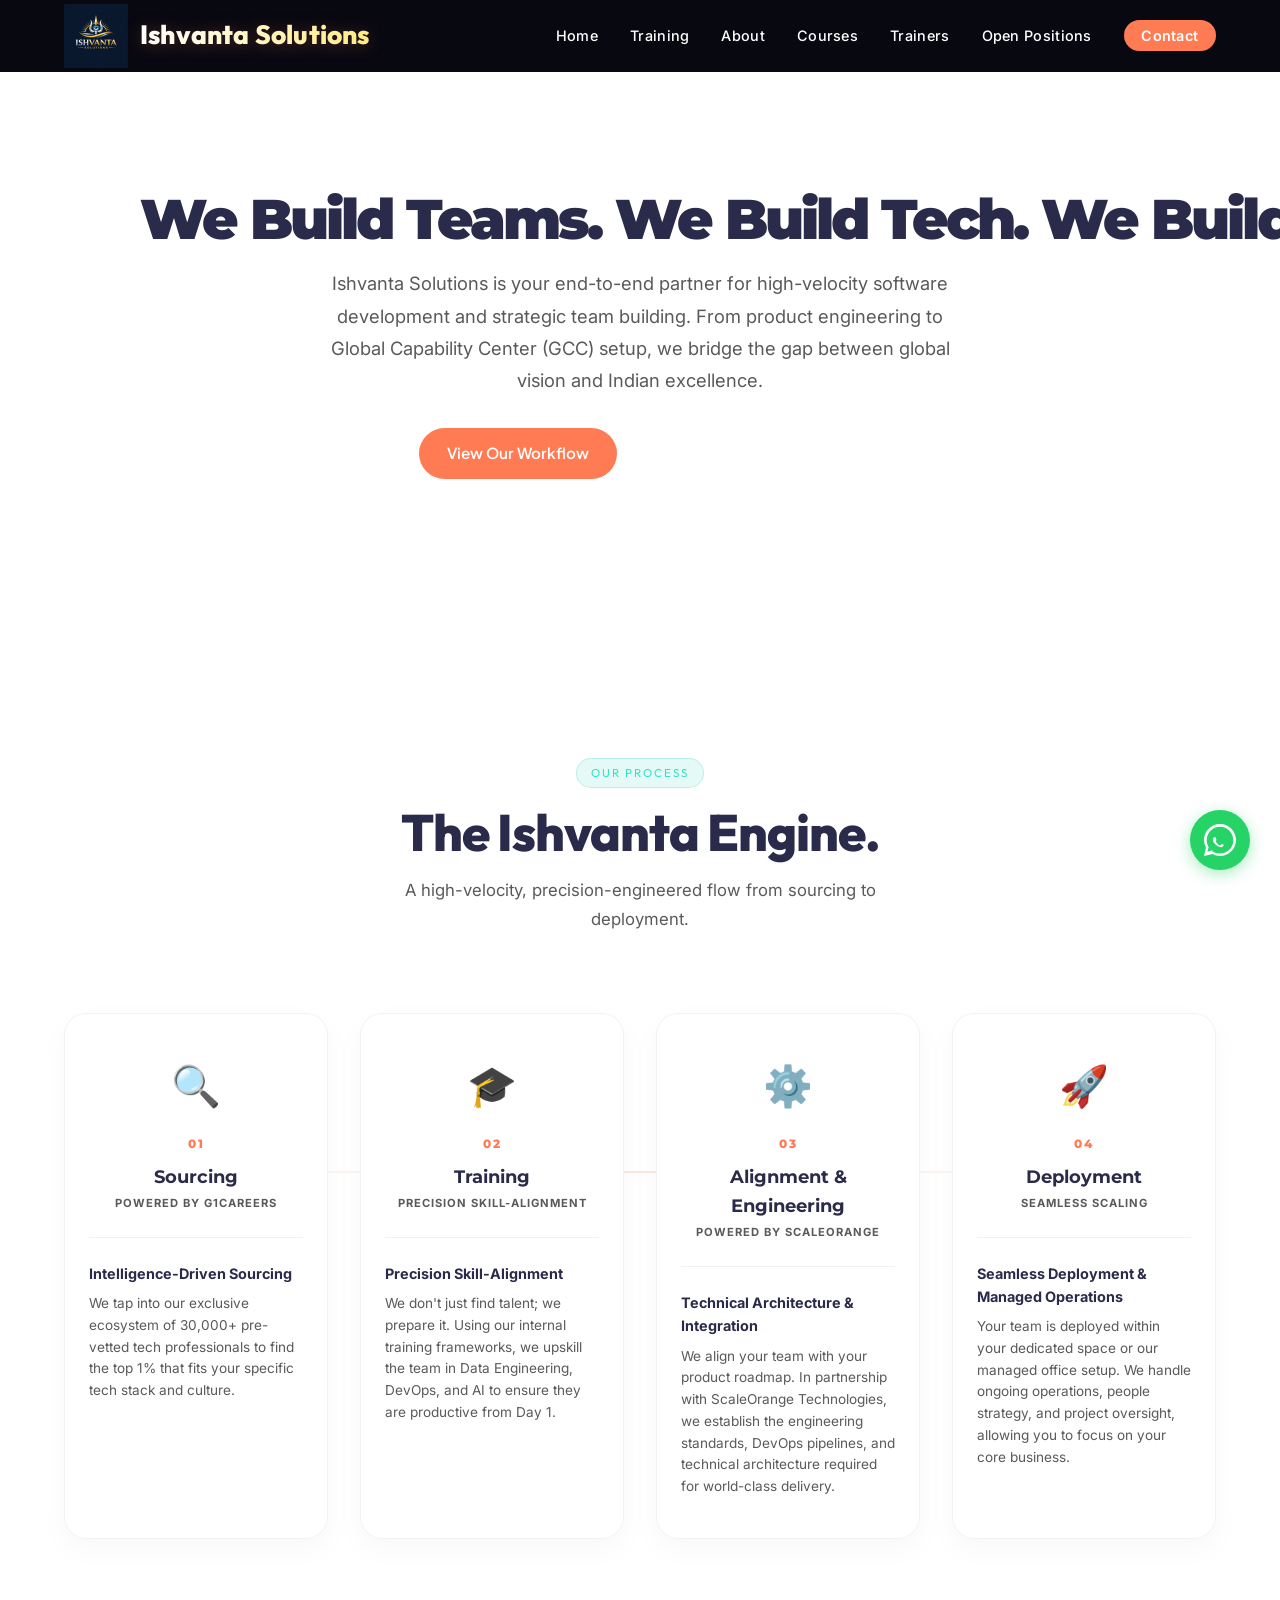
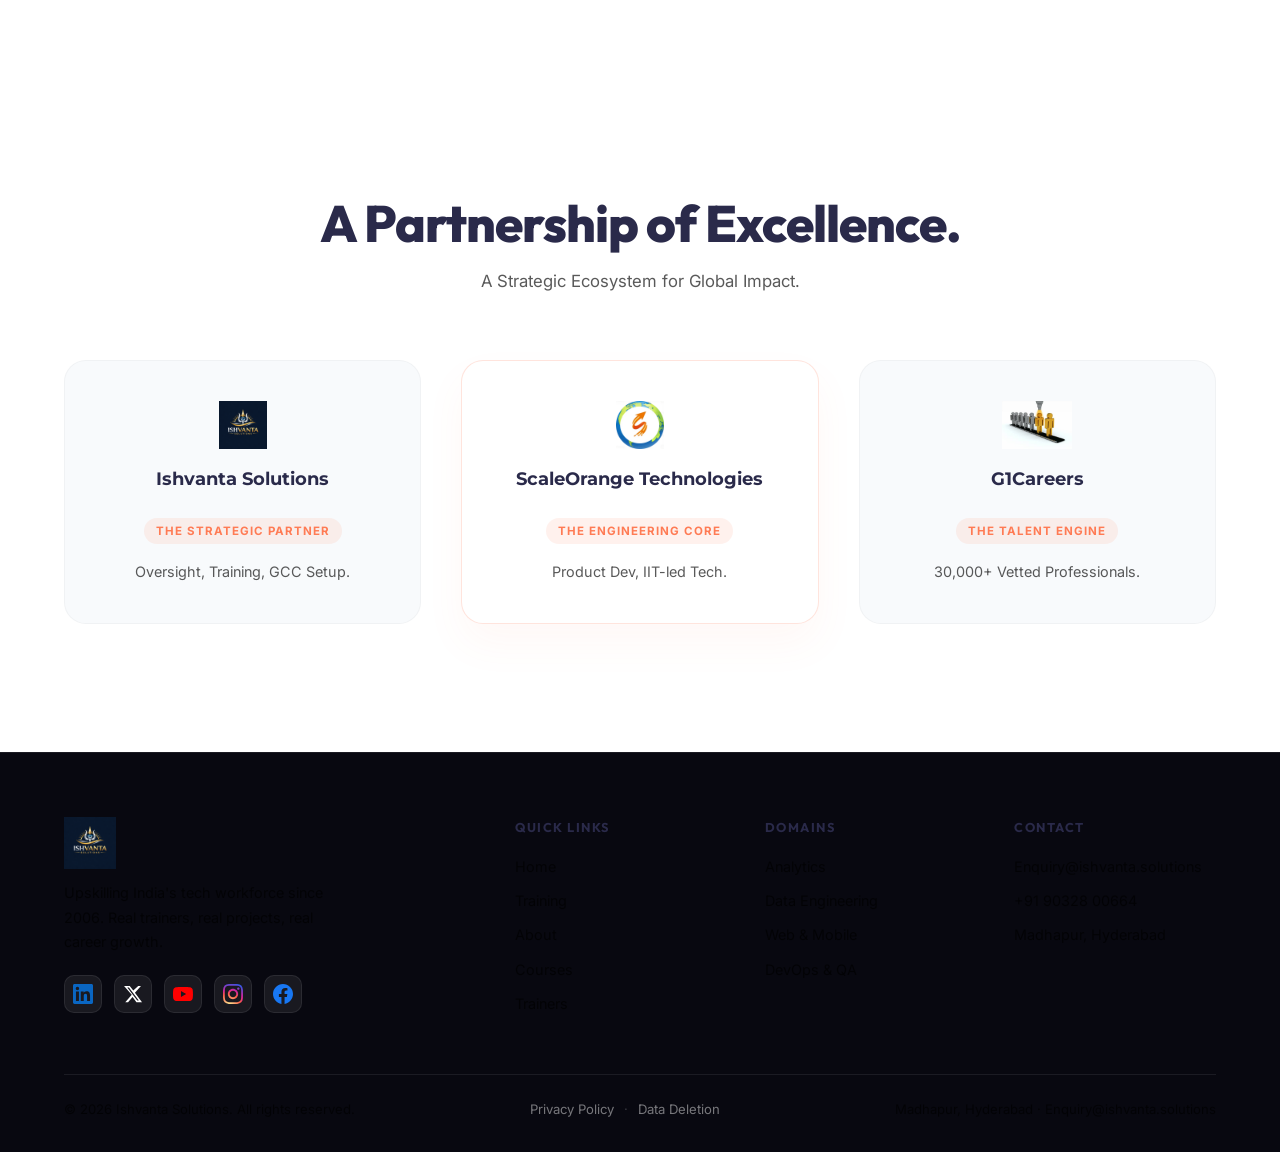
==== ishvanta/index.html @ e95a3961 "Remove video background, add float-left-right animation to headline, and set dark header/footer with" ====
<!DOCTYPE html>
<html lang="en">
<head>
  <meta charset="UTF-8" />
  <meta name="viewport" content="width=device-width, initial-scale=1.0" />

  <!-- Primary SEO -->
  <title>Ishvanta Solutions — We Build Teams. We Build Tech. We Build Success.</title>
  <meta name="description" content="Ishvanta Solutions is your end-to-end partner for high-velocity software development and strategic team building. From product engineering to GCC setup." />
  
  <link rel="icon" type="image/png" href="images/Logo.png" />
  <link rel="stylesheet" href="css/style.css" />
  <link rel="stylesheet" href="css/home.css" />
</head>
<body class="light-theme">
  <div id="nav-placeholder"></div>

  <!-- HERO -->
  <section class="hero b2b-hero">
    <div class="hero-content reveal">
      <h1 class="hero-title b2b-title centered-headline float-left-right">
        We Build Teams. We Build Tech. We Build Success.
      </h1>
      <p class="hero-sub b2b-sub reveal reveal-delay-1 mx-auto">
        Ishvanta Solutions is your end-to-end partner for high-velocity software development and strategic team building. From product engineering to Global Capability Center (GCC) setup, we bridge the gap between global vision and Indian excellence.
      </p>
      <div class="hero-actions reveal reveal-delay-2 flex-center">
        <a href="#workflow" class="btn btn-primary">View Our Workflow</a>
        <a href="pages/contact.html" class="btn btn-outline b2b-outline">Start Your Partnership</a>
      </div>
    </div>
  </section>


  <!-- THE ISHVANTA ENGINE (WORKFLOW) -->
  <section id="workflow" class="section workflow-section reveal">
    <div class="section-center">
      <div class="section-tag">Our Process</div>
      <h2 class="section-title">The Ishvanta Engine.</h2>
      <p class="section-subtitle">A high-velocity, precision-engineered flow from sourcing to deployment.</p>
    </div>
    
    <div class="workflow-container">
      <div class="workflow-step reveal reveal-delay-1">
        <div class="step-icon">🔍</div>
        <div class="step-num">01</div>
        <h4>Sourcing</h4>
        <p class="step-label">Powered by G1Careers</p>
        <div class="step-detail">
          <strong>Intelligence-Driven Sourcing</strong>
          <p>We tap into our exclusive ecosystem of 30,000+ pre-vetted tech professionals to find the top 1% that fits your specific tech stack and culture.</p>
        </div>
      </div>

      <div class="workflow-step reveal reveal-delay-2">
        <div class="step-icon">🎓</div>
        <div class="step-num">02</div>
        <h4>Training</h4>
        <p class="step-label">Precision Skill-Alignment</p>
        <div class="step-detail">
          <strong>Precision Skill-Alignment</strong>
          <p>We don't just find talent; we prepare it. Using our internal training frameworks, we upskill the team in Data Engineering, DevOps, and AI to ensure they are productive from Day 1.</p>
        </div>
      </div>

      <div class="workflow-step reveal reveal-delay-3">
        <div class="step-icon">⚙️</div>
        <div class="step-num">03</div>
        <h4>Alignment & Engineering</h4>
        <p class="step-label">Powered by ScaleOrange</p>
        <div class="step-detail">
          <strong>Technical Architecture & Integration</strong>
          <p>We align your team with your product roadmap. In partnership with ScaleOrange Technologies, we establish the engineering standards, DevOps pipelines, and technical architecture required for world-class delivery.</p>
        </div>
      </div>

      <div class="workflow-step reveal reveal-delay-1">
        <div class="step-icon">🚀</div>
        <div class="step-num">04</div>
        <h4>Deployment</h4>
        <p class="step-label">Seamless Scaling</p>
        <div class="step-detail">
          <strong>Seamless Deployment & Managed Operations</strong>
          <p>Your team is deployed within your dedicated space or our managed office setup. We handle ongoing operations, people strategy, and project oversight, allowing you to focus on your core business.</p>
        </div>
      </div>
      
      <div class="workflow-line"></div>
    </div>
  </section>

  <!-- POWER TRIANGLE (ECOSYSTEM) -->
  <section class="section ecosystem-section reveal">
    <div class="section-center">
      <h2 class="section-title">A Partnership of Excellence.</h2>
      <p class="section-subtitle">A Strategic Ecosystem for Global Impact.</p>
    </div>
    <div class="ecosystem-grid">
      <div class="ecosystem-card reveal reveal-delay-1">
        <div class="ec-header">
          <img src="images/Logo.png" alt="Ishvanta Solutions">
          <h4>Ishvanta Solutions</h4>
        </div>
        <span class="ec-tag">The Strategic Partner</span>
        <p>Oversight, Training, GCC Setup.</p>
      </div>
      
      <div class="ecosystem-card highlight reveal reveal-delay-2">
        <div class="ec-header">
          <img src="images/SO.png" alt="ScaleOrange Technologies">
          <h4>ScaleOrange Technologies</h4>
        </div>
        <span class="ec-tag">The Engineering Core</span>
        <p>Product Dev, IIT-led Tech.</p>
      </div>

      <div class="ecosystem-card reveal reveal-delay-3">
        <div class="ec-header">
          <img src="images/G1.png" alt="G1Careers">
          <h4>G1Careers</h4>
        </div>
        <span class="ec-tag">The Talent Engine</span>
        <p>30,000+ Vetted Professionals.</p>
      </div>
    </div>
  </section>

  <div id="footer-placeholder"></div>
  <script src="js/main.js"></script>
</body>
</html>
---- ishvanta/css/style.css ----
@import url('https://fonts.googleapis.com/css2?family=Inter:wght@300;400;500;600;700;800;900&family=Montserrat:wght@300;400;500;600;700;800;900&family=Outfit:wght@400;500;600;700;800;900&family=Plus+Jakarta+Sans:ital,wght@0,300;0,400;0,500;0,600;1,400&display=swap');

:root {
  --brand-primary: #FF7B54;
  --brand-secondary: #2A2A4A;
  --brand-accent: #2EE5C2;
  --brand-electric: #FFE44D;
  --bg-dark: #1F1F33;
  --bg-card: #282846;
  --bg-light: #FFFFFF;
  --text-main: #1A1A2E;
  --text-muted: #6B6B8A;
  --text-light: #FFFFFF;
  --border-color: rgba(255,255,255,0.08);
  --radius-sm: 8px;
  --radius-md: 14px;
  --radius-lg: 22px;
  --font-display: 'Outfit', sans-serif;
  --font-body: 'Plus Jakarta Sans', sans-serif;
  --nav-height: 72px;
  --transition: 0.25s ease;
}

*, *::before, *::after { box-sizing: border-box; margin: 0; padding: 0; }

html { scroll-behavior: smooth; }

body {
  font-family: var(--font-body);
  background: var(--bg-dark);
  color: var(--text-light);
  line-height: 1.6;
  font-size: 16px;
  overflow-x: hidden;
}

body.light-theme {
  background: #ffffff;
  color: var(--text-main);
  font-family: 'Inter', sans-serif;
}

/* Seamless Sections */
body.light-theme section {
  border: none !important;
  background: transparent !important;
}

/* Global Animations */
@keyframes fadeInUp {
  from { opacity: 0; transform: translateY(30px); }
  to { opacity: 1; transform: translateY(0); }
}

.reveal {
  opacity: 0;
  transform: translateY(40px);
  transition: opacity 1.2s cubic-bezier(0.22, 1, 0.36, 1), 
              transform 1.2s cubic-bezier(0.22, 1, 0.36, 1);
}

.reveal.reveal-active {
  opacity: 1;
  transform: translateY(0);
}

@keyframes floatLeftRight {
  from { opacity: 0; transform: translateX(-50px); }
  to { opacity: 1; transform: translateX(0); }
}

.float-left-right {
  animation: floatLeftRight 1.2s cubic-bezier(0.22, 1, 0.36, 1) forwards;
}



.reveal-delay-1 { transition-delay: 0.15s; }
.reveal-delay-2 { transition-delay: 0.3s; }
.reveal-delay-3 { transition-delay: 0.45s; }


body.light-theme .nav {
  background: #080810 !important;
  color: #ffffff !important;
}

body.light-theme .nav .nav-links a {
  color: #ffffff !important;
}

body.light-theme .footer {
  background: #080810 !important;
  color: #ffffff !important;
}

body.light-theme .footer-brand p,
body.light-theme .footer-col ul li a {
  color: rgba(255,255,255,0.6) !important;
}

body.light-theme .nav:not(.scrolled) .nav-links a {
  color: #ffffff !important;
}


body.light-theme p, 
body.light-theme .hero-sub, 
body.light-theme .section-subtitle, 
body.light-theme .stat-lbl,
body.light-theme .footer-brand p,
body.light-theme .footer-col ul li a,
body.light-theme .category-desc,
body.light-theme .camp-tagline,
body.light-theme .camp-highlights li,
body.light-theme .cohort-tagline,
body.light-theme .cohort-features li {
  color: rgba(0,0,0,0.65) !important;
}

body.light-theme h1,
body.light-theme h2,
body.light-theme h3,
body.light-theme h4,
body.light-theme .stat-num,
body.light-theme .camp-card h3,
body.light-theme .cohort-left h3,
body.light-theme .coming-soon-card h3 {
  color: var(--brand-secondary) !important;
}

body.light-theme .stat-num span {
  color: var(--brand-primary);
}

body.light-theme .camp-card,
body.light-theme .cohort-card,
body.light-theme .coming-soon-card,
body.light-theme .why-card,
body.light-theme .testimonial-card {
  background: rgba(255, 255, 255, 0.7) !important;
  backdrop-filter: blur(10px);
  -webkit-backdrop-filter: blur(10px);
  border: 1px solid rgba(0, 0, 0, 0.05) !important;
  box-shadow: 0 10px 30px rgba(0,0,0,0.04) !important;
}

body.light-theme .cohort-left {
  border-right: 1px solid rgba(0, 0, 0, 0.05) !important;
}

body.light-theme .cohort-meta .meta-pill {
  background: rgba(0, 0, 0, 0.05) !important;
  color: rgba(0, 0, 0, 0.6) !important;
  border-color: rgba(0, 0, 0, 0.08) !important;
}

body.light-theme .btn-enquiry-outline {
  color: var(--brand-secondary) !important;
  border-color: rgba(0, 0, 0, 0.2) !important;
}





a { text-decoration: none; color: inherit; }

img { max-width: 100%; display: block; }

/* ── NAV ── */
.nav {
  position: fixed;
  top: 0; left: 0; right: 0;
  height: var(--nav-height);
  display: flex;
  align-items: center;
  justify-content: space-between;
  padding: 0 5%;
  z-index: 100;
  background: transparent;
  backdrop-filter: none;
  border-bottom: 1px solid transparent;
  transition: background 0.35s ease, border-color 0.35s ease,
              backdrop-filter 0.35s ease, transform 0.35s ease;
}

.nav.scrolled {
  background: rgba(31,31,51,0.88);
  backdrop-filter: blur(18px);
  -webkit-backdrop-filter: blur(18px);
  border-bottom-color: var(--border-color);
}

.nav.hidden {
  transform: translateY(-100%);
}

.nav-logo {
  gap: 12px;
  font-family: var(--font-display);
  font-size: 1.35rem;
  font-weight: 800;
  letter-spacing: -0.5px;
  display: flex;
  align-items: center;
}

.nav-logo img {
  height: 64px;
  width: auto;
  object-fit: contain;
  display: block;
}

.nav-logo span { color: var(--brand-primary); }

.nav-links {
  display: flex;
  list-style: none;
  gap: 2rem;
  align-items: center;
}

.nav-links a {
  font-size: 0.9rem;
  font-weight: 500;
  color: rgba(255,255,255,0.75);
  transition: color var(--transition);
  letter-spacing: 0.3px;
}

.nav-links a:hover,
.nav-links a.active { color: var(--brand-primary); }

.nav-cta {
  background: var(--brand-primary);
  color: #fff !important;
  padding: 0.45rem 1.1rem;
  border-radius: 50px;
  font-weight: 600 !important;
  transition: opacity var(--transition) !important;
}

.nav-cta:hover { opacity: 0.88; }

.nav-toggle {
  display: none;
  flex-direction: column;
  gap: 5px;
  cursor: pointer;
  background: none;
  border: none;
  padding: 4px;
  z-index: 101;
}

.nav-toggle span {
  display: block;
  width: 24px;
  height: 2px;
  background: #fff;
  border-radius: 2px;
  transition: transform 0.3s ease, opacity 0.3s ease;
}

.nav-toggle.open span:nth-child(1) { transform: translateY(7px) rotate(45deg); }
.nav-toggle.open span:nth-child(2) { opacity: 0; transform: scaleX(0); }
.nav-toggle.open span:nth-child(3) { transform: translateY(-7px) rotate(-45deg); }

/* ── FOOTER ── */
.footer {
  background: #080810;
  border-top: 1px solid var(--border-color);
  padding: 4rem 5% 2rem;
}

.footer-grid {
  display: grid;
  grid-template-columns: 2fr 1fr 1fr 1fr;
  gap: 3rem;
  margin-bottom: 3rem;
}

.footer-brand p {
  color: rgba(255,255,255,0.55);
  font-size: 0.9rem;
  max-width: 280px;
  margin-top: 0.75rem;
  line-height: 1.7;
}

.footer-logo {
  font-family: var(--font-display);
  font-size: 1.3rem;
  font-weight: 800;
}

.footer-logo span { color: var(--brand-primary); }

.footer-col h4 {
  font-family: var(--font-display);
  font-size: 0.8rem;
  letter-spacing: 1.5px;
  text-transform: uppercase;
  color: var(--brand-accent);
  margin-bottom: 1rem;
}

.footer-col ul { list-style: none; }

.footer-col ul li {
  margin-bottom: 0.55rem;
}

.footer-col ul li a {
  color: rgba(255,255,255,0.55);
  font-size: 0.9rem;
  transition: color var(--transition);
}

.footer-col ul li a:hover { color: #fff; }

.footer-social {
  display: flex;
  flex-wrap: wrap;
  gap: 0.75rem;
  margin-top: 1.25rem;
}

.social-icon {
  width: 38px;
  height: 38px;
  border-radius: 10px;
  background: rgba(255,255,255,0.07);
  border: 1px solid rgba(255,255,255,0.08);
  display: flex;
  align-items: center;
  justify-content: center;
  transition: all var(--transition);
  cursor: pointer;
  flex-shrink: 0;
}

.social-icon svg { display: block; }

.social-icon:hover {
  background: rgba(255,255,255,0.15);
  border-color: rgba(255,255,255,0.2);
  transform: translateY(-2px);
}

.footer-bottom {
  border-top: 1px solid var(--border-color);
  padding-top: 1.5rem;
  display: flex;
  justify-content: space-between;
  align-items: center;
  flex-wrap: wrap;
  gap: 1rem;
}

.footer-bottom p {
  color: rgba(255,255,255,0.35);
  font-size: 0.82rem;
}

.footer-legal-links {
  display: flex;
  align-items: center;
  gap: 0.6rem;
  font-size: 0.82rem;
}

.footer-legal-links a {
  color: rgba(255,255,255,0.45);
  transition: color var(--transition);
}

.footer-legal-links a:hover { color: var(--brand-primary); }

.footer-legal-links span { color: rgba(255,255,255,0.2); }

/* ── SHARED PAGE STYLES ── */
.page-hero {
  padding: calc(var(--nav-height) + 4rem) 5% 4rem;
  text-align: center;
}

.section-tag {
  display: inline-block;
  font-family: var(--font-display);
  font-size: 0.72rem;
  letter-spacing: 2px;
  text-transform: uppercase;
  color: var(--brand-accent);
  margin-bottom: 1rem;
  background: rgba(0,201,167,0.1);
  padding: 0.3rem 0.85rem;
  border-radius: 50px;
  border: 1px solid rgba(0,201,167,0.2);
}

.section-title {
  font-family: var(--font-display);
  font-size: clamp(2rem, 5vw, 3.2rem);
  font-weight: 800;
  line-height: 1.1;
  letter-spacing: -1px;
}

.section-title .highlight { color: var(--brand-primary); }

.section-subtitle {
  color: rgba(255,255,255,0.6);
  max-width: 560px;
  margin: 1rem auto 0;
  font-size: 1.05rem;
  line-height: 1.7;
}

.btn {
  display: inline-flex;
  align-items: center;
  gap: 0.5rem;
  padding: 0.75rem 1.75rem;
  border-radius: 50px;
  font-family: var(--font-body);
  font-weight: 600;
  font-size: 0.95rem;
  cursor: pointer;
  transition: all var(--transition);
  border: none;
  text-decoration: none;
}

.btn-primary {
  background: var(--brand-primary);
  color: #fff;
}

.btn-primary:hover {
  background: #FF9B7D;
  transform: translateY(-2px);
  box-shadow: 0 4px 15px rgba(255, 123, 84, 0.4);
}

.btn-outline {
  background: transparent;
  color: #fff;
  border: 1.5px solid rgba(255,255,255,0.3);
}

.btn-outline:hover {
  border-color: #fff;
  background: rgba(255,255,255,0.06);
}

.btn-accent {
  background: var(--brand-accent);
  color: var(--bg-dark);
}

.btn-accent:hover { opacity: 0.88; }

.container { padding: 0 5%; }

.section { padding: 5rem 5%; }

/* ── STAT PILL ── */
.stats-row {
  display: flex;
  gap: 1rem;
  flex-wrap: wrap;
  justify-content: center;
  margin-top: 3rem;
}

.stat-pill {
  background: rgba(255,255,255,0.05);
  border: 1px solid var(--border-color);
  border-radius: var(--radius-md);
  padding: 1rem 1.75rem;
  text-align: center;
  min-width: 130px;
}

.stat-pill .num {
  font-family: var(--font-display);
  font-size: 1.9rem;
  font-weight: 800;
  color: var(--brand-primary);
  line-height: 1;
}

.stat-pill .label {
  font-size: 0.78rem;
  color: rgba(255,255,255,0.5);
  margin-top: 0.3rem;
  letter-spacing: 0.5px;
}

/* ── CARDS ── */
.card {
  background: var(--bg-card);
  border: 1px solid var(--border-color);
  border-radius: var(--radius-md);
  padding: 1.5rem;
  transition: border-color var(--transition), transform var(--transition);
}

.card:hover {
  border-color: rgba(255,123,84,0.5);
  transform: translateY(-3px);
  box-shadow: 0 8px 25px rgba(255, 123, 84, 0.15);
}

/* ── GRID LAYOUTS ── */
.grid-3 {
  display: grid;
  grid-template-columns: repeat(auto-fill, minmax(280px, 1fr));
  gap: 1.5rem;
}

.grid-4 {
  display: grid;
  grid-template-columns: repeat(auto-fill, minmax(220px, 1fr));
  gap: 1.25rem;
}

/* ── BADGE ── */
.badge {
  display: inline-block;
  padding: 0.25rem 0.7rem;
  border-radius: 50px;
  font-size: 0.75rem;
  font-weight: 600;
  letter-spacing: 0.3px;
}

.badge-orange { background: rgba(255,92,43,0.15); color: #FF8C6B; }
.badge-teal   { background: rgba(0,201,167,0.12); color: #00C9A7; }
.badge-gold   { background: rgba(255,215,0,0.12);  color: #FFD700; }
.badge-purple { background: rgba(139,92,246,0.15); color: #A78BFA; }

/* ── RESPONSIVE ── */
@media (max-width: 900px) {
  .footer-grid { grid-template-columns: 1fr 1fr; }
  .section { padding: 4rem 5%; }
}

@media (max-width: 768px) {
  .nav-links {
    display: none;
    flex-direction: column;
    position: fixed;
    top: var(--nav-height);
    left: 0; right: 0;
    background: rgba(15,15,26,0.98);
    backdrop-filter: blur(20px);
    padding: 1.5rem 5% 2rem;
    border-bottom: 1px solid var(--border-color);
    gap: 0.25rem;
    z-index: 99;
  }
  .nav-links.open { display: flex; }
  .nav-links li { width: 100%; }
  .nav-links a {
    display: block;
    padding: 0.75rem 0;
    font-size: 1rem;
    border-bottom: 1px solid var(--border-color);
  }
  .nav-links li:last-child a { border-bottom: none; }
  .nav-cta {
    margin-top: 0.5rem;
    text-align: center;
    border-radius: var(--radius-sm) !important;
    padding: 0.65rem 1rem !important;
    display: block;
  }
  .nav-toggle { display: flex; }
}

@media (max-width: 640px) {
  :root { --nav-height: 64px; }
  .footer-grid { grid-template-columns: 1fr 1fr; gap: 2rem; }
  .footer-bottom { flex-direction: column; text-align: center; }
  .section { padding: 3rem 5%; }
  .btn { font-size: 0.88rem; padding: 0.65rem 1.4rem; }
  .section-subtitle { font-size: 0.95rem; }
  .grid-3 { grid-template-columns: 1fr; }
  .grid-4 { grid-template-columns: 1fr 1fr; }
  .nav-logo img { height: 40px; }
  .footer-logo img { height: 38px !important; }
}

@media (max-width: 420px) {
  .footer-grid { grid-template-columns: 1fr; }
  .grid-4 { grid-template-columns: 1fr; }
  .stat-pill { min-width: 100px; }
  .footer-social { gap: 0.5rem; }
}

/* ── FLOATING WHATSAPP WIDGET ── */
.wa-float {
  position: fixed;
  bottom: 30px;
  right: 30px;
  width: 60px;
  height: 60px;
  background-color: #25d366;
  color: #fff;
  border-radius: 50%;
  display: flex;
  align-items: center;
  justify-content: center;
  box-shadow: 0px 4px 15px rgba(37, 211, 102, 0.4);
  z-index: 1000;
  transition: all 0.3s ease;
}

.wa-float:hover {
  background-color: #20b858;
  transform: translateY(-4px);
  box-shadow: 0px 8px 20px rgba(37, 211, 102, 0.5);
}

@media (max-width: 768px) {
  .wa-float {
    bottom: 20px;
    right: 20px;
    width: 50px;
    height: 50px;
  }
  .wa-float svg {
    width: 26px;
    height: 26px;
  }
}

.brand-text {
  font-family: 'Outfit', sans-serif;
  font-size: 1.65rem;
  font-weight: 800;
  background: linear-gradient(90deg, #ffffff 0%, #ffeb85 50%, #FF7B54 100%);
  background-size: 200% auto;
  -webkit-background-clip: text;
  -webkit-text-fill-color: transparent;
  animation: shine 5s linear infinite;
  display: inline-block;
  letter-spacing: 0.2px;
  filter: drop-shadow(0 2px 8px rgba(255, 123, 84, 0.25));
}

@keyframes shine {
  to {
    background-position: 200% center;
  }
}

@media (max-width: 768px) {
  .brand-text {
    font-size: 1.35rem;
  }
}

@media (max-width: 640px) {
  .brand-text {
    font-size: 1.15rem;
  }
}
---- ishvanta/css/home.css ----
/* ── HERO ── */
.hero {
  min-height: 100vh;
  display: flex;
  align-items: center;
  padding: calc(var(--nav-height) + 3rem) 5% 5rem;
  position: relative;
  overflow: hidden;
  gap: 3rem;
}

.hero-noise {
  position: absolute;
  inset: 0;
  background:
    radial-gradient(ellipse 70% 60% at 65% 50%, rgba(255,92,43,0.10) 0%, transparent 70%),
    radial-gradient(ellipse 40% 40% at 20% 80%, rgba(0,201,167,0.07) 0%, transparent 60%);
  pointer-events: none;
}

.hero-content {
  flex: 1;
  max-width: 580px;
  position: relative;
  z-index: 1;
}

.hero-badge {
  display: inline-flex;
  align-items: center;
  gap: 0.5rem;
  font-size: 0.82rem;
  font-weight: 500;
  color: rgba(255,255,255,0.7);
  background: rgba(255,255,255,0.06);
  border: 1px solid var(--border-color);
  border-radius: 50px;
  padding: 0.35rem 0.9rem;
  margin-bottom: 1.75rem;
}

.pulse-dot {
  width: 8px;
  height: 8px;
  border-radius: 50%;
  background: var(--brand-accent);
  animation: pulse 2s infinite;
}

@keyframes pulse {
  0%, 100% { opacity: 1; transform: scale(1); }
  50%       { opacity: 0.5; transform: scale(1.3); }
}

.hero-title {
  font-family: var(--font-display);
  font-size: clamp(2.8rem, 7vw, 5rem);
  font-weight: 800;
  line-height: 1.0;
  letter-spacing: -2px;
}

.hero-title-accent {
  color: var(--brand-primary);
  display: block;
}

.hero-sub {
  color: rgba(255,255,255,0.6);
  font-size: 1.05rem;
  line-height: 1.75;
  max-width: 480px;
  margin-top: 1.25rem;
}

.hero-actions {
  display: flex;
  gap: 1rem;
  flex-wrap: wrap;
  margin-top: 2rem;
}

/* Hero visual */
.hero-visual {
  flex: 1;
  position: relative;
  min-height: 380px;
  display: flex;
  align-items: center;
  justify-content: center;
}

.hero-globe {
  width: 300px;
  height: 300px;
  border-radius: 50%;
  border: 1px solid rgba(255,92,43,0.2);
  position: relative;
}

.hero-globe::before {
  content: '';
  position: absolute;
  inset: 15px;
  border-radius: 50%;
  border: 1px solid rgba(255,92,43,0.12);
}

.hero-globe::after {
  content: '';
  position: absolute;
  inset: 40px;
  border-radius: 50%;
  background: radial-gradient(circle at 40% 40%, rgba(255,92,43,0.18), rgba(0,201,167,0.08));
  border: 1px solid rgba(255,92,43,0.08);
}

.floating-card {
  position: absolute;
  background: var(--bg-card);
  border: 1px solid var(--border-color);
  border-radius: var(--radius-md);
  padding: 0.75rem 1rem;
  display: flex;
  align-items: center;
  gap: 0.75rem;
  min-width: 170px;
  animation: float 4s ease-in-out infinite;
}

.fc-icon { font-size: 1.4rem; }

.fc-title {
  font-weight: 600;
  font-size: 0.85rem;
  color: #fff;
}

.fc-sub {
  font-size: 0.72rem;
  color: rgba(255,255,255,0.45);
  margin-top: 1px;
}

.fc1 { top: 5%; right: 5%; animation-delay: 0s; }
.fc2 { top: 42%; left: 0; animation-delay: 1.3s; }
.fc3 { bottom: 5%; right: 8%; animation-delay: 2.5s; }

@keyframes float {
  0%, 100% { transform: translateY(0px);  }
  50%       { transform: translateY(-8px); }
}

/* ── TRUST BANNER ── */
.trust-banner {
  padding: 3rem 5%;
  background: rgba(255,255,255,0.02);
  border-top: 1px solid var(--border-color);
  border-bottom: 1px solid var(--border-color);
  text-align: center;
  position: relative;
  overflow: hidden;
  margin-top: -2rem;
}

.trust-title {
  font-family: var(--font-display);
  font-size: 0.85rem;
  font-weight: 600;
  letter-spacing: 3px;
  text-transform: uppercase;
  color: rgba(255,255,255,0.4);
  margin-bottom: 2.5rem;
}

.trust-logos {
  display: flex;
  justify-content: center;
  gap: 2rem;
  flex-wrap: wrap;
}

.trust-logo-card {
  background: linear-gradient(135deg, rgba(255,255,255,0.05) 0%, rgba(255,255,255,0.01) 100%);
  border: 1px solid rgba(255,255,255,0.08);
  border-radius: var(--radius-md);
  padding: 1.5rem 3rem;
  display: flex;
  align-items: center;
  justify-content: center;
  min-width: 260px;
  backdrop-filter: blur(10px);
  -webkit-backdrop-filter: blur(10px);
  box-shadow: 0 10px 30px rgba(0,0,0,0.15), inset 0 1px 0 rgba(255,255,255,0.1);
  transition: all 0.4s ease;
  position: relative;
  overflow: hidden;
}

.trust-logo-card::before {
  content: '';
  position: absolute;
  top: 0; left: -100%;
  width: 50%; height: 100%;
  background: linear-gradient(to right, transparent, rgba(255,255,255,0.1), transparent);
  transform: skewX(-20deg);
  transition: all 0.6s ease;
}

.trust-logo-card:hover {
  transform: translateY(-5px);
  border-color: rgba(255, 123, 84, 0.4);
  box-shadow: 0 15px 35px rgba(255, 123, 84, 0.15), inset 0 1px 0 rgba(255,255,255,0.15);
}

.trust-logo-card:hover::before {
  left: 200%;
}

.trust-logo-text {
  font-family: var(--font-display);
  font-weight: 800;
  font-size: 1.35rem;
  line-height: 1.2;
  background: linear-gradient(135deg, #ffffff 0%, #d1d5db 100%);
  -webkit-background-clip: text;
  -webkit-text-fill-color: transparent;
  letter-spacing: -0.5px;
}

/* ── STATS STRIP ── */
.stats-strip {
  display: flex;
  align-items: center;
  justify-content: center;
  flex-wrap: wrap;
  gap: 0;
  background: rgba(255,255,255,0.03);
  border-top: 1px solid var(--border-color);
  border-bottom: 1px solid var(--border-color);
  padding: 2rem 5%;
}

.stat-item {
  display: flex;
  flex-direction: column;
  align-items: center;
  padding: 0 3rem;
}

.stat-num {
  font-family: var(--font-display);
  font-size: 2.4rem;
  font-weight: 800;
  color: #fff;
  line-height: 1;
}

.stat-num span {
  color: var(--brand-primary);
}

.stat-lbl {
  font-size: 0.8rem;
  color: rgba(255,255,255,0.45);
  margin-top: 0.3rem;
  letter-spacing: 0.5px;
}

.stat-divider {
  width: 1px;
  height: 50px;
  background: var(--border-color);
}

/* ── DOMAINS ── */
.domains-section { background: rgba(255,255,255,0.01); }

.section-center { text-align: center; margin-bottom: 3rem; }

.domains-grid {
  display: grid;
  grid-template-columns: repeat(5, 1fr);
  gap: 1.25rem;
}

.domain-card {
  background: var(--bg-card);
  border: 1px solid var(--border-color);
  border-radius: var(--radius-md);
  padding: 2rem 1.5rem 1.5rem;
  position: relative;
  overflow: hidden;
  transition: all var(--transition);
  display: block;
  cursor: pointer;
}

.domain-card:hover {
  transform: translateY(-4px);
  border-color: var(--brand-primary);
}

.domain-card:hover .dc-arrow { color: var(--brand-primary); }

.dc-number {
  position: absolute;
  top: 1rem;
  right: 1rem;
  font-family: var(--font-display);
  font-size: 0.7rem;
  color: rgba(255,255,255,0.15);
  font-weight: 800;
  letter-spacing: 1px;
}

.dc-icon { font-size: 2rem; margin-bottom: 1rem; }

.domain-card h3 {
  font-family: var(--font-display);
  font-size: 1rem;
  font-weight: 700;
  margin-bottom: 0.5rem;
  color: #fff;
}

.domain-card p {
  font-size: 0.82rem;
  color: rgba(255,255,255,0.5);
  line-height: 1.6;
}

.dc-arrow {
  margin-top: 1.25rem;
  font-size: 1.1rem;
  color: rgba(255,255,255,0.25);
  transition: color var(--transition);
}

.dc-analytics:hover { border-color: #8b5cf6; }
.dc-data:hover      { border-color: #00C9A7; }
.dc-web:hover       { border-color: #FF5C2B; }
.dc-devops:hover    { border-color: #FFD700; }
.dc-qa:hover        { border-color: #ec4899; }

/* ── WHY US ── */
.why-inner {
  display: grid;
  grid-template-columns: 1fr 1fr;
  gap: 5rem;
  align-items: center;
}

.why-right {
  display: grid;
  grid-template-columns: 1fr 1fr;
  gap: 1rem;
}

.why-card {
  background: var(--bg-card);
  border: 1px solid var(--border-color);
  border-radius: var(--radius-md);
  padding: 1.25rem;
  display: flex;
  flex-direction: column;
  gap: 0.75rem;
  transition: border-color var(--transition);
}

.why-card:hover { border-color: rgba(255,92,43,0.3); }

.wc-icon { font-size: 1.6rem; }

.why-card h4 {
  font-family: var(--font-display);
  font-size: 0.95rem;
  font-weight: 700;
  color: #fff;
}

.why-card p {
  font-size: 0.83rem;
  color: rgba(255,255,255,0.5);
  line-height: 1.6;
}

/* ── TRAINER MINI CARDS ── */
.trainer-mini-card {
  background: var(--bg-card);
  border: 1px solid var(--border-color);
  border-radius: var(--radius-md);
  padding: 1.5rem 1.25rem;
  text-align: center;
  transition: all var(--transition);
}

.trainer-mini-card:hover {
  transform: translateY(-3px);
  border-color: rgba(255,92,43,0.3);
}

.tmc-avatar {
  width: 56px;
  height: 56px;
  border-radius: 50%;
  display: flex;
  align-items: center;
  justify-content: center;
  font-family: var(--font-display);
  font-weight: 800;
  font-size: 1rem;
  color: #fff;
  margin: 0 auto 0.85rem;
}

.trainer-mini-card h4 {
  font-family: var(--font-display);
  font-size: 0.95rem;
  font-weight: 700;
  margin-bottom: 0.5rem;
  color: #fff;
}

/* ── TESTIMONIALS ── */
.testimonials-section { background: rgba(255,255,255,0.01); }

.testimonial-card {
  background: var(--bg-card);
  border: 1px solid var(--border-color);
  border-radius: var(--radius-md);
  padding: 1.75rem;
  position: relative;
  transition: all var(--transition);
}

.testimonial-card:hover { border-color: rgba(255,92,43,0.25); }

.tc-quote {
  font-family: Georgia, serif;
  font-size: 3.5rem;
  color: var(--brand-primary);
  line-height: 0.5;
  margin-bottom: 1rem;
}

.testimonial-card > p {
  font-size: 0.9rem;
  color: rgba(255,255,255,0.65);
  line-height: 1.75;
  margin-bottom: 1.5rem;
}

.tc-author {
  display: flex;
  align-items: center;
  gap: 0.75rem;
}

.tc-avatar {
  width: 38px;
  height: 38px;
  border-radius: 50%;
  background: rgba(255,92,43,0.15);
  color: var(--brand-primary);
  font-size: 0.75rem;
  font-weight: 700;
  display: flex;
  align-items: center;
  justify-content: center;
}

.tc-author strong {
  display: block;
  font-size: 0.88rem;
  font-weight: 600;
  color: #fff;
}

.tc-author span {
  font-size: 0.78rem;
  color: rgba(255,255,255,0.4);
}

/* ── CTA BANNER ── */
.cta-banner {
  padding: 5rem 5%;
  text-align: center;
  background: radial-gradient(ellipse 80% 60% at 50% 50%, rgba(255,92,43,0.12) 0%, transparent 70%);
  border-top: 1px solid var(--border-color);
}

.cta-content h2 {
  font-family: var(--font-display);
  font-size: clamp(1.8rem, 4vw, 2.8rem);
  font-weight: 800;
  letter-spacing: -1px;
}

.cta-content p {
  color: rgba(255,255,255,0.55);
  margin: 0.75rem auto 2rem;
  max-width: 420px;
}

.cta-actions {
  display: flex;
  gap: 1rem;
  justify-content: center;
  flex-wrap: wrap;
}

/* ── RESPONSIVE ── */
@media (max-width: 1100px) {
  .domains-grid { grid-template-columns: repeat(3, 1fr); }
  .stat-item { padding: 0 1.8rem; }
}

@media (max-width: 900px) {
  .hero {
    flex-direction: column;
    text-align: center;
    min-height: auto;
    padding-top: calc(var(--nav-height) + 2rem);
    padding-bottom: 3.5rem;
    gap: 2rem;
  }
  .hero-sub { margin: 1rem auto 0; max-width: 100%; }
  .hero-actions { justify-content: center; }
  .hero-visual { min-height: 260px; max-width: 380px; margin: 0 auto; }
  .why-inner { grid-template-columns: 1fr; gap: 2.5rem; }
  .domains-grid { grid-template-columns: repeat(2, 1fr); }
  .why-right { grid-template-columns: 1fr 1fr; }
  .stats-strip { gap: 0.5rem; padding: 1.75rem 5%; }
  .stat-item { padding: 0 1.25rem; }
}

@media (max-width: 768px) {
  .hero-title { letter-spacing: -1px; }
  .domains-grid { grid-template-columns: repeat(2, 1fr); gap: 1rem; }
  .why-right { grid-template-columns: 1fr 1fr; gap: 0.85rem; }
  .cta-banner { padding: 3.5rem 5%; }
  .trainer-mini-card { padding: 1.25rem 1rem; }
}

@media (max-width: 640px) {
  .hero-visual { display: none; }
  .hero-badge { font-size: 0.78rem; }

  /* Stats */
  .stats-strip { flex-wrap: wrap; gap: 0; row-gap: 0; }
  .stat-item { padding: 1rem 1.5rem; width: 50%; }
  .stat-divider { display: none; }
  .stat-num { font-size: 2rem; }
  .stat-lbl { font-size: 0.75rem; }

  /* Domains */
  .domains-grid { grid-template-columns: 1fr 1fr; gap: 0.85rem; }
  .domain-card { padding: 1.5rem 1.1rem 1.1rem; }
  .domain-card p { display: none; }

  /* Why */
  .why-inner { gap: 2rem; }
  .why-right { grid-template-columns: 1fr 1fr; gap: 0.85rem; }
  .why-card { padding: 1rem; }

  /* CTA */
  .cta-banner { padding: 3rem 5%; }
  .cta-actions { flex-direction: column; align-items: center; }
  .cta-actions .btn { width: 100%; max-width: 320px; justify-content: center; }
}

@media (max-width: 420px) {
  .domains-grid { grid-template-columns: 1fr; }
  .stat-item { width: 50%; }
  .why-right { grid-template-columns: 1fr; }
  .hero-actions { flex-direction: column; align-items: center; }
  .hero-actions .btn { width: 100%; max-width: 280px; justify-content: center; }
}

/* ── B2B LIGHT THEME ── */
.light-theme .hero.b2b-hero {
  background: #ffffff;
  min-height: 70vh;
  padding-bottom: 5rem;
  display: flex;
  align-items: center;
  justify-content: center;
  text-align: center;
  position: relative;
  overflow: hidden;
}

.light-theme .hero-content {
  position: relative;
  z-index: 1;
  max-width: 1000px;
}

.centered-headline {
  text-align: center;
  white-space: nowrap;
  font-size: clamp(2rem, 5vw, 3.5rem) !important;
}


.mx-auto { margin-left: auto; margin-right: auto; }
.flex-center { display: flex; justify-content: center; gap: 1.5rem; }

.light-theme .hero-title {
  color: var(--brand-secondary);
  font-family: 'Montserrat', sans-serif;
  letter-spacing: -3px;
  font-weight: 900;
}

.light-theme .hero-sub {
  color: var(--text-muted);
  font-size: 1.15rem;
  max-width: 650px;
}

/* Workflow Section */
.workflow-section {
  background: #fdfdfd;
  padding: 8rem 5%;
  position: relative;
}

.workflow-container {
  display: grid;
  grid-template-columns: repeat(4, 1fr);
  gap: 2rem;
  margin-top: 5rem;
  position: relative;
}

.workflow-step {
  background: #ffffff;
  border: 1px solid rgba(0,0,0,0.05);
  border-radius: var(--radius-lg);
  padding: 2.5rem 1.5rem;
  text-align: center;
  box-shadow: 0 10px 30px rgba(0,0,0,0.03);
  transition: all 0.4s ease;
  z-index: 1;
}

.workflow-step:hover {
  transform: translateY(-10px);
  border-color: var(--brand-primary);
  box-shadow: 0 20px 50px rgba(255, 123, 84, 0.1);
}

.step-icon {
  font-size: 2.5rem;
  margin-bottom: 1rem;
  display: inline-block;
}

.step-num {
  font-family: 'Montserrat', sans-serif;
  font-weight: 800;
  font-size: 0.75rem;
  color: var(--brand-primary);
  letter-spacing: 2px;
  margin-bottom: 0.5rem;
}

.workflow-step h4 {
  font-family: 'Montserrat', sans-serif;
  font-size: 1.15rem;
  color: var(--brand-secondary);
  margin-bottom: 0.25rem;
}

.step-label {
  font-size: 0.7rem;
  font-weight: 700;
  text-transform: uppercase;
  color: var(--brand-primary);
  letter-spacing: 1px;
  margin-bottom: 1.5rem;
}

.step-detail {
  text-align: left;
  border-top: 1px solid rgba(0,0,0,0.05);
  padding-top: 1.5rem;
}

.step-detail strong {
  display: block;
  font-size: 0.9rem;
  color: var(--brand-secondary);
  margin-bottom: 0.5rem;
}

.step-detail p {
  font-size: 0.85rem;
  color: var(--text-muted);
  line-height: 1.6;
}

.workflow-line {
  position: absolute;
  top: 30%;
  left: 5%;
  right: 5%;
  height: 2px;
  background: linear-gradient(to right, transparent, rgba(255, 123, 84, 0.2), transparent);
  z-index: 0;
}

/* Ecosystem Section */
.ecosystem-section {
  padding: 8rem 5%;
  background: #ffffff;
}

.ecosystem-grid {
  display: grid;
  grid-template-columns: repeat(3, 1fr);
  gap: 2.5rem;
  margin-top: 4rem;
}

.ecosystem-card {
  background: #f8fafc;
  border: 1px solid rgba(0,0,0,0.03);
  border-radius: var(--radius-lg);
  padding: 2.5rem;
  text-align: center;
  transition: all 0.3s ease;
}

.ecosystem-card.highlight {
  background: #ffffff;
  border-color: rgba(255, 123, 84, 0.2);
  box-shadow: 0 20px 40px rgba(255, 123, 84, 0.05);
}

.ec-header {
  display: flex;
  flex-direction: column;
  align-items: center;
  gap: 1rem;
  margin-bottom: 1.5rem;
}

.ec-header img {
  height: 48px;
  width: auto;
  object-fit: contain;
}

.ec-header h4 {
  font-family: 'Montserrat', sans-serif;
  font-size: 1.1rem;
  color: var(--brand-secondary);
}

.ec-tag {
  display: inline-block;
  font-size: 0.72rem;
  font-weight: 700;
  text-transform: uppercase;
  color: var(--brand-primary);
  background: rgba(255, 123, 84, 0.1);
  padding: 0.25rem 0.75rem;
  border-radius: 50px;
  margin-bottom: 1rem;
  letter-spacing: 1px;
}

.ecosystem-card p {
  font-size: 0.9rem;
  color: var(--text-muted);
}

@media (max-width: 1024px) {
  .workflow-container {
    grid-template-columns: repeat(2, 1fr);
  }
  .workflow-line {
    display: none;
  }
}

@media (max-width: 768px) {
  .workflow-container, .ecosystem-grid {
    grid-template-columns: 1fr;
  }
}
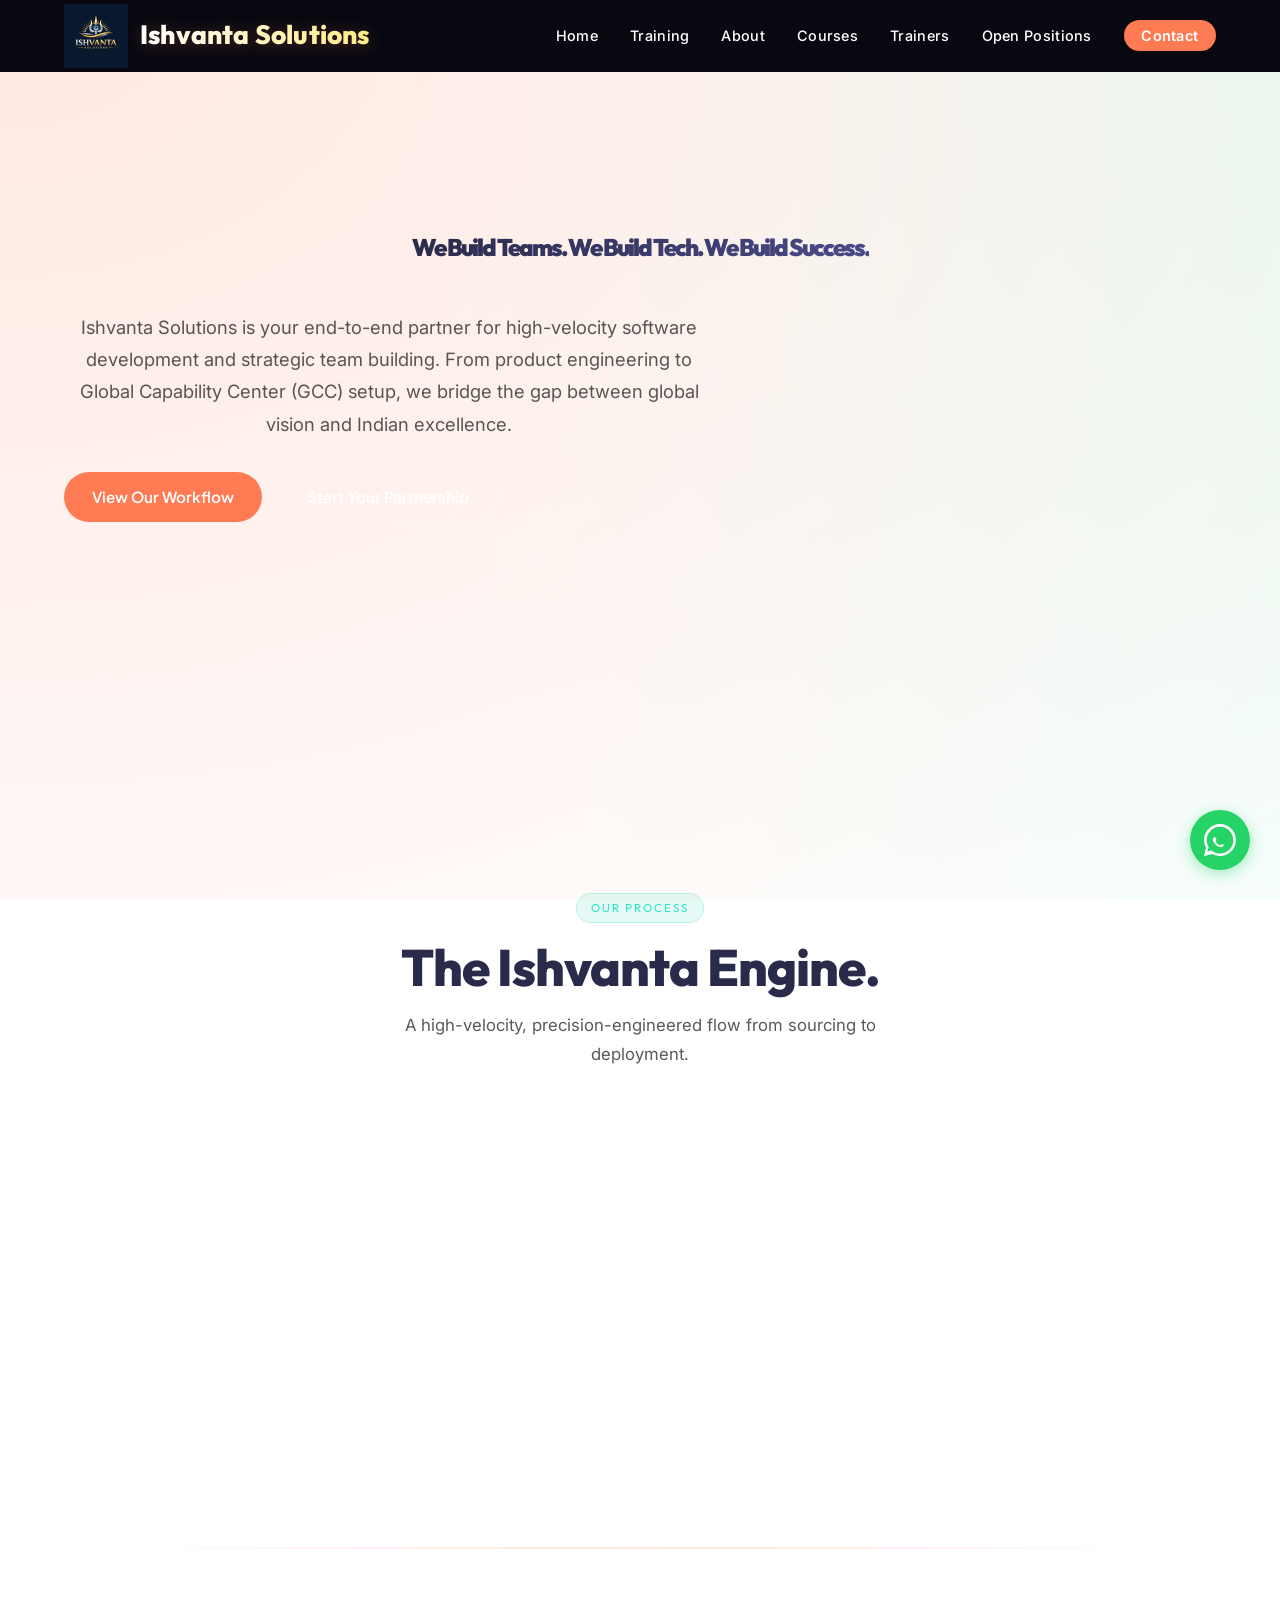
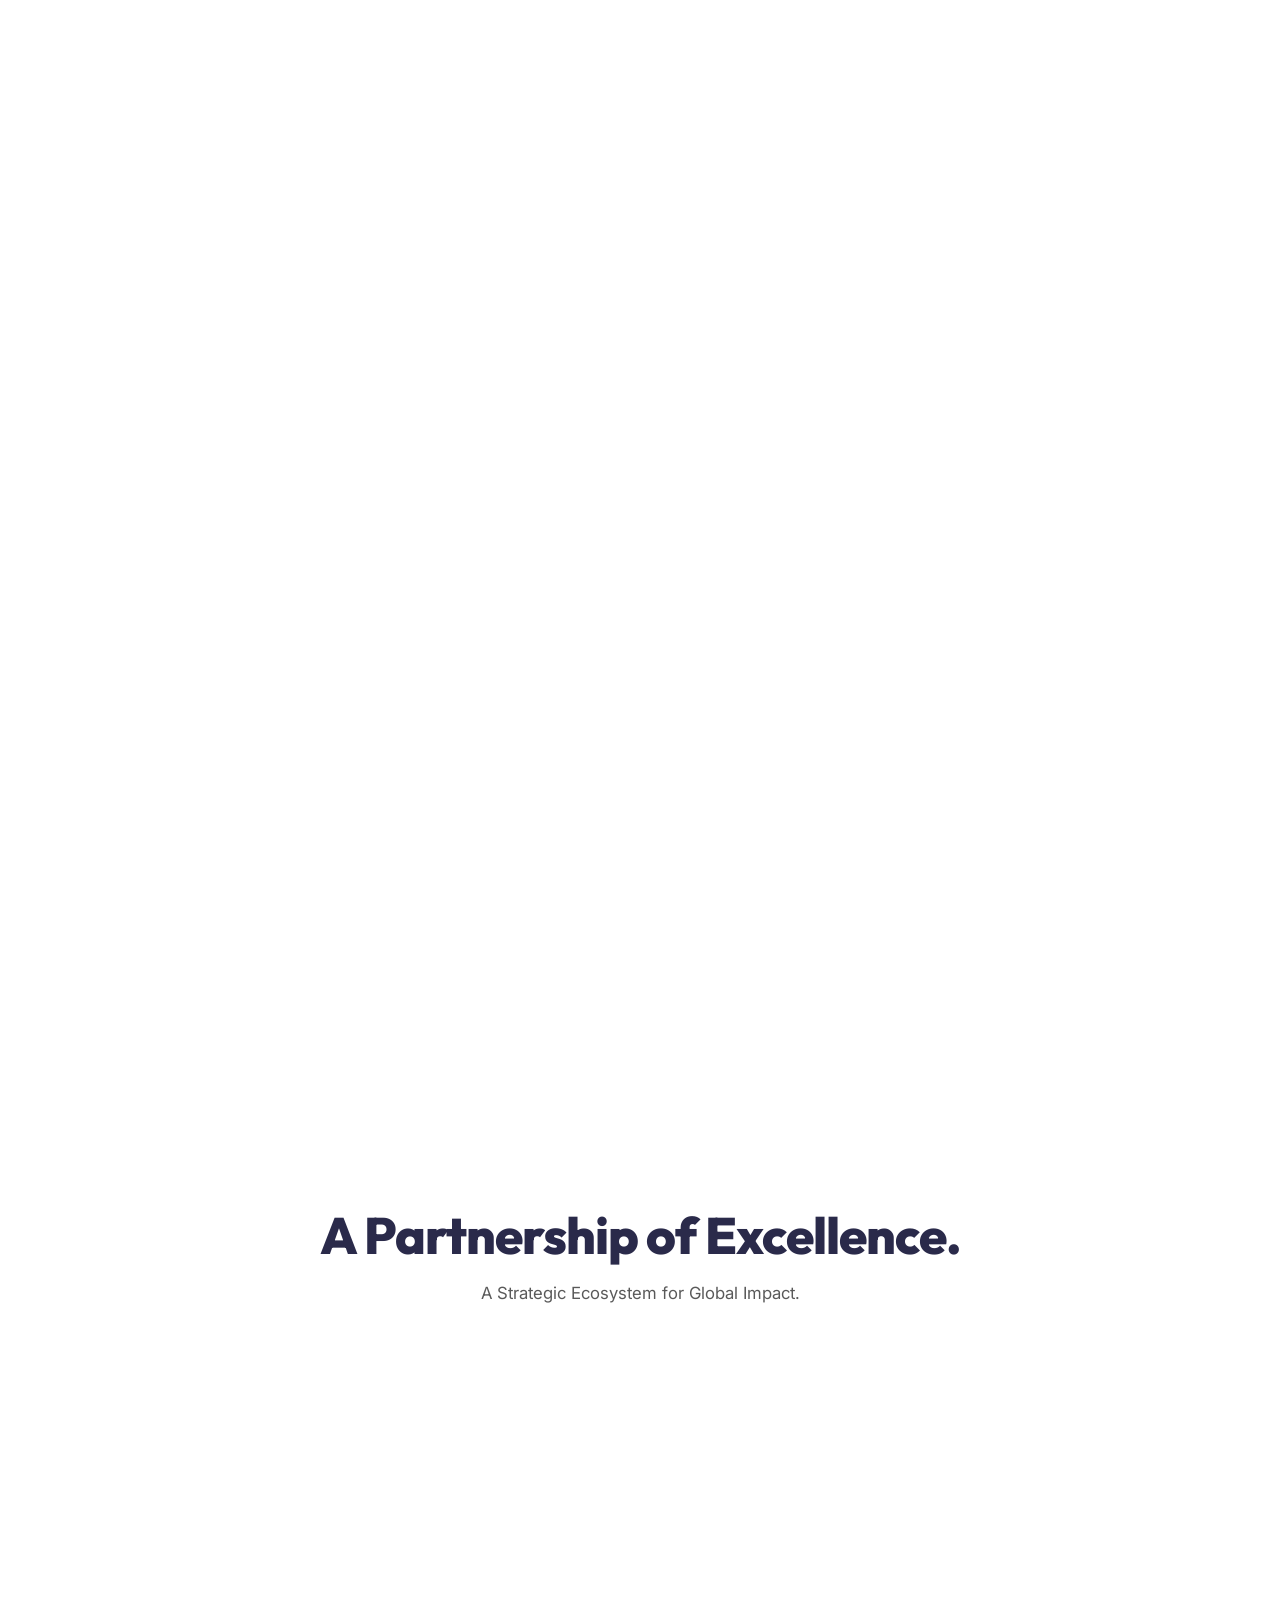
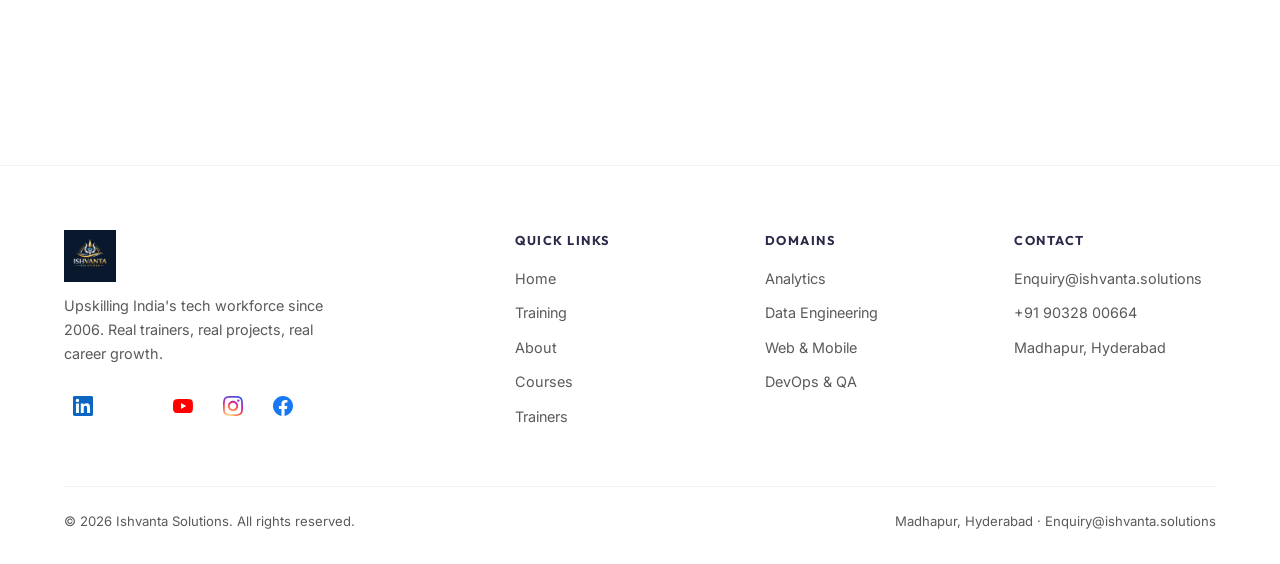
==== commit d65c485a: "Revitalize UI with animated mesh gradient, glassmorphism, and dynamic scaling transitions" ====
--- a/ishvanta/index.html
+++ b/ishvanta/index.html
@@ -18,7 +18,7 @@
   <!-- HERO -->
   <section class="hero b2b-hero">
     <div class="hero-content reveal">
-      <h1 class="hero-title b2b-title centered-headline float-left-right">
+      <h1 class="centered-headline float-left-right">
         We Build Teams. We Build Tech. We Build Success.
       </h1>
       <p class="hero-sub b2b-sub reveal reveal-delay-1 mx-auto">
@@ -40,8 +40,9 @@
       <p class="section-subtitle">A high-velocity, precision-engineered flow from sourcing to deployment.</p>
     </div>
     
-    <div class="workflow-container">
-      <div class="workflow-step reveal reveal-delay-1">
+    <div class="workflow-grid reveal reveal-delay-2">
+      <!-- Stage 01 -->
+      <div class="workflow-step glass-card">
         <div class="step-icon">🔍</div>
         <div class="step-num">01</div>
         <h4>Sourcing</h4>
@@ -52,7 +53,7 @@
         </div>
       </div>
 
-      <div class="workflow-step reveal reveal-delay-2">
+      <div class="workflow-step glass-card reveal reveal-delay-2">
         <div class="step-icon">🎓</div>
         <div class="step-num">02</div>
         <h4>Training</h4>
@@ -63,7 +64,7 @@
         </div>
       </div>
 
-      <div class="workflow-step reveal reveal-delay-3">
+      <div class="workflow-step glass-card reveal reveal-delay-3">
         <div class="step-icon">⚙️</div>
         <div class="step-num">03</div>
         <h4>Alignment & Engineering</h4>
@@ -74,7 +75,7 @@
         </div>
       </div>
 
-      <div class="workflow-step reveal reveal-delay-1">
+      <div class="workflow-step glass-card reveal reveal-delay-1">
         <div class="step-icon">🚀</div>
         <div class="step-num">04</div>
         <h4>Deployment</h4>
@@ -96,7 +97,7 @@
       <p class="section-subtitle">A Strategic Ecosystem for Global Impact.</p>
     </div>
     <div class="ecosystem-grid">
-      <div class="ecosystem-card reveal reveal-delay-1">
+      <div class="ecosystem-card glass-card reveal reveal-delay-1">
         <div class="ec-header">
           <img src="images/Logo.png" alt="Ishvanta Solutions">
           <h4>Ishvanta Solutions</h4>
@@ -105,7 +106,7 @@
         <p>Oversight, Training, GCC Setup.</p>
       </div>
       
-      <div class="ecosystem-card highlight reveal reveal-delay-2">
+      <div class="ecosystem-card glass-card highlight reveal reveal-delay-2">
         <div class="ec-header">
           <img src="images/SO.png" alt="ScaleOrange Technologies">
           <h4>ScaleOrange Technologies</h4>
@@ -114,7 +115,7 @@
         <p>Product Dev, IIT-led Tech.</p>
       </div>
 
-      <div class="ecosystem-card reveal reveal-delay-3">
+      <div class="ecosystem-card glass-card reveal reveal-delay-3">
         <div class="ec-header">
           <img src="images/G1.png" alt="G1Careers">
           <h4>G1Careers</h4>
--- a/ishvanta/css/style.css
+++ b/ishvanta/css/style.css
@@ -36,8 +36,22 @@
 
 body.light-theme {
   background: #ffffff;
+  background-image: 
+    radial-gradient(at 0% 0%, hsla(14,100%,94%,1) 0, transparent 50%), 
+    radial-gradient(at 50% 0%, hsla(167,82%,94%,1) 0, transparent 50%), 
+    radial-gradient(at 100% 0%, hsla(48,100%,94%,1) 0, transparent 50%),
+    radial-gradient(at 50% 50%, hsla(0,0%,100%,1) 0, transparent 100%);
+  background-attachment: fixed;
+  background-size: 200% 200%;
+  animation: meshGradient 20s ease infinite;
   color: var(--text-main);
   font-family: 'Inter', sans-serif;
+}
+
+@keyframes meshGradient {
+  0% { background-position: 0% 50%; }
+  50% { background-position: 100% 50%; }
+  100% { background-position: 0% 50%; }
 }
 
 /* Seamless Sections */
@@ -47,22 +61,18 @@
 }
 
 /* Global Animations */
-@keyframes fadeInUp {
-  from { opacity: 0; transform: translateY(30px); }
-  to { opacity: 1; transform: translateY(0); }
-}
-
 .reveal {
   opacity: 0;
-  transform: translateY(40px);
-  transition: opacity 1.2s cubic-bezier(0.22, 1, 0.36, 1), 
-              transform 1.2s cubic-bezier(0.22, 1, 0.36, 1);
+  transform: translateY(30px) scale(0.98);
+  transition: opacity 1.2s cubic-bezier(0.16, 1, 0.3, 1), 
+              transform 1.2s cubic-bezier(0.16, 1, 0.3, 1);
 }
 
 .reveal.reveal-active {
   opacity: 1;
-  transform: translateY(0);
-}
+  transform: translateY(0) scale(1);
+}
+
 
 @keyframes floatLeftRight {
   from { opacity: 0; transform: translateX(-50px); }
@@ -90,14 +100,30 @@
 }
 
 body.light-theme .footer {
-  background: #080810 !important;
-  color: #ffffff !important;
+  background: #ffffff !important;
+  color: var(--text-main) !important;
+  border-top: 1px solid rgba(0,0,0,0.05) !important;
 }
 
 body.light-theme .footer-brand p,
-body.light-theme .footer-col ul li a {
-  color: rgba(255,255,255,0.6) !important;
-}
+body.light-theme .footer-col ul li a,
+body.light-theme .footer-col h4,
+body.light-theme .footer-logo,
+body.light-theme .footer-logo span {
+  color: rgba(0,0,0,0.7) !important;
+}
+
+body.light-theme .footer-col h4 {
+  color: var(--brand-secondary) !important;
+  opacity: 1;
+}
+
+body.light-theme .footer-bottom {
+  border-top: 1px solid rgba(0,0,0,0.05) !important;
+  color: rgba(0,0,0,0.5) !important;
+}
+
+
 
 body.light-theme .nav:not(.scrolled) .nav-links a {
   color: #ffffff !important;
@@ -114,7 +140,18 @@
 body.light-theme .camp-tagline,
 body.light-theme .camp-highlights li,
 body.light-theme .cohort-tagline,
-body.light-theme .cohort-features li {
+body.light-theme .cohort-features li,
+body.light-theme .domain-card p,
+body.light-theme .why-card p,
+body.light-theme .testimonial-card p,
+body.light-theme .contact-info p,
+body.light-theme .contact-detail .cd-info span,
+body.light-theme .contact-detail .cd-info a,
+body.light-theme .founder-info p,
+body.light-theme .values-card p,
+body.light-theme .ec-tag,
+body.light-theme .ecosystem-card p,
+body.light-theme .step-detail p {
   color: rgba(0,0,0,0.65) !important;
 }
 
@@ -125,25 +162,52 @@
 body.light-theme .stat-num,
 body.light-theme .camp-card h3,
 body.light-theme .cohort-left h3,
-body.light-theme .coming-soon-card h3 {
+body.light-theme .coming-soon-card h3,
+body.light-theme .domain-card h3,
+body.light-theme .why-card h4,
+body.light-theme .testimonial-card .tc-author strong,
+body.light-theme .contact-info h2,
+body.light-theme .contact-detail .cd-info strong,
+body.light-theme .founder-info h2,
+body.light-theme .values-card h3,
+body.light-theme .ecosystem-card h4,
+body.light-theme .step-num,
+body.light-theme .workflow-step h4,
+body.light-theme .step-detail strong {
   color: var(--brand-secondary) !important;
 }
 
 body.light-theme .stat-num span {
   color: var(--brand-primary);
+}
+
+body.light-theme .domain-card {
+  background: #ffffff !important;
+  border: 1px solid rgba(0,0,0,0.05) !important;
+  box-shadow: 0 4px 20px rgba(0,0,0,0.02) !important;
+}
+
+body.light-theme .domain-card:hover {
+  border-color: var(--brand-primary) !important;
+  box-shadow: 0 10px 30px rgba(255, 123, 84, 0.1) !important;
 }
 
 body.light-theme .camp-card,
 body.light-theme .cohort-card,
 body.light-theme .coming-soon-card,
 body.light-theme .why-card,
-body.light-theme .testimonial-card {
+body.light-theme .testimonial-card,
+body.light-theme .partner-box,
+body.light-theme .pillar-card,
+body.light-theme .workflow-step,
+body.light-theme .ecosystem-card {
   background: rgba(255, 255, 255, 0.7) !important;
   backdrop-filter: blur(10px);
   -webkit-backdrop-filter: blur(10px);
   border: 1px solid rgba(0, 0, 0, 0.05) !important;
   box-shadow: 0 10px 30px rgba(0,0,0,0.04) !important;
 }
+
 
 body.light-theme .cohort-left {
   border-right: 1px solid rgba(0, 0, 0, 0.05) !important;
--- a/ishvanta/css/home.css
+++ b/ishvanta/css/home.css
@@ -580,32 +580,61 @@
 
 /* ── B2B LIGHT THEME ── */
 .light-theme .hero.b2b-hero {
-  background: #ffffff;
-  min-height: 70vh;
-  padding-bottom: 5rem;
+  background: transparent;
+  min-height: 85vh;
   display: flex;
   align-items: center;
   justify-content: center;
   text-align: center;
   position: relative;
   overflow: hidden;
+  padding-top: var(--nav-height);
 }
 
 .light-theme .hero-content {
   position: relative;
   z-index: 1;
-  max-width: 1000px;
+  max-width: 1200px;
 }
 
 .centered-headline {
   text-align: center;
-  white-space: nowrap;
-  font-size: clamp(2rem, 5vw, 3.5rem) !important;
-}
-
-
-.mx-auto { margin-left: auto; margin-right: auto; }
-.flex-center { display: flex; justify-content: center; gap: 1.5rem; }
+  font-family: var(--font-display);
+  font-weight: 900;
+  letter-spacing: -2px;
+  line-height: 1;
+  margin-bottom: 2rem;
+  background: linear-gradient(135deg, var(--brand-secondary) 0%, #4a4a8a 100%);
+  -webkit-background-clip: text;
+  -webkit-text-fill-color: transparent;
+}
+
+@keyframes floatLeftRight {
+  0% { opacity: 0; transform: translateX(-100px) skewX(-10deg); filter: blur(10px); }
+  100% { opacity: 1; transform: translateX(0) skewX(0); filter: blur(0); }
+}
+
+.float-left-right {
+  display: inline-block;
+  animation: floatLeftRight 1.5s cubic-bezier(0.16, 1, 0.3, 1) forwards;
+}
+
+.glass-card {
+  background: rgba(255, 255, 255, 0.6) !important;
+  backdrop-filter: blur(12px);
+  -webkit-backdrop-filter: blur(12px);
+  border: 1px solid rgba(255, 255, 255, 0.7) !important;
+  box-shadow: 0 20px 40px rgba(0,0,0,0.04) !important;
+  border-radius: var(--radius-lg);
+  transition: all 0.4s cubic-bezier(0.16, 1, 0.3, 1);
+}
+
+.glass-card:hover {
+  transform: translateY(-8px) scale(1.02);
+  background: rgba(255, 255, 255, 0.8) !important;
+  box-shadow: 0 30px 60px rgba(255, 123, 84, 0.1) !important;
+}
+
 
 .light-theme .hero-title {
   color: var(--brand-secondary);
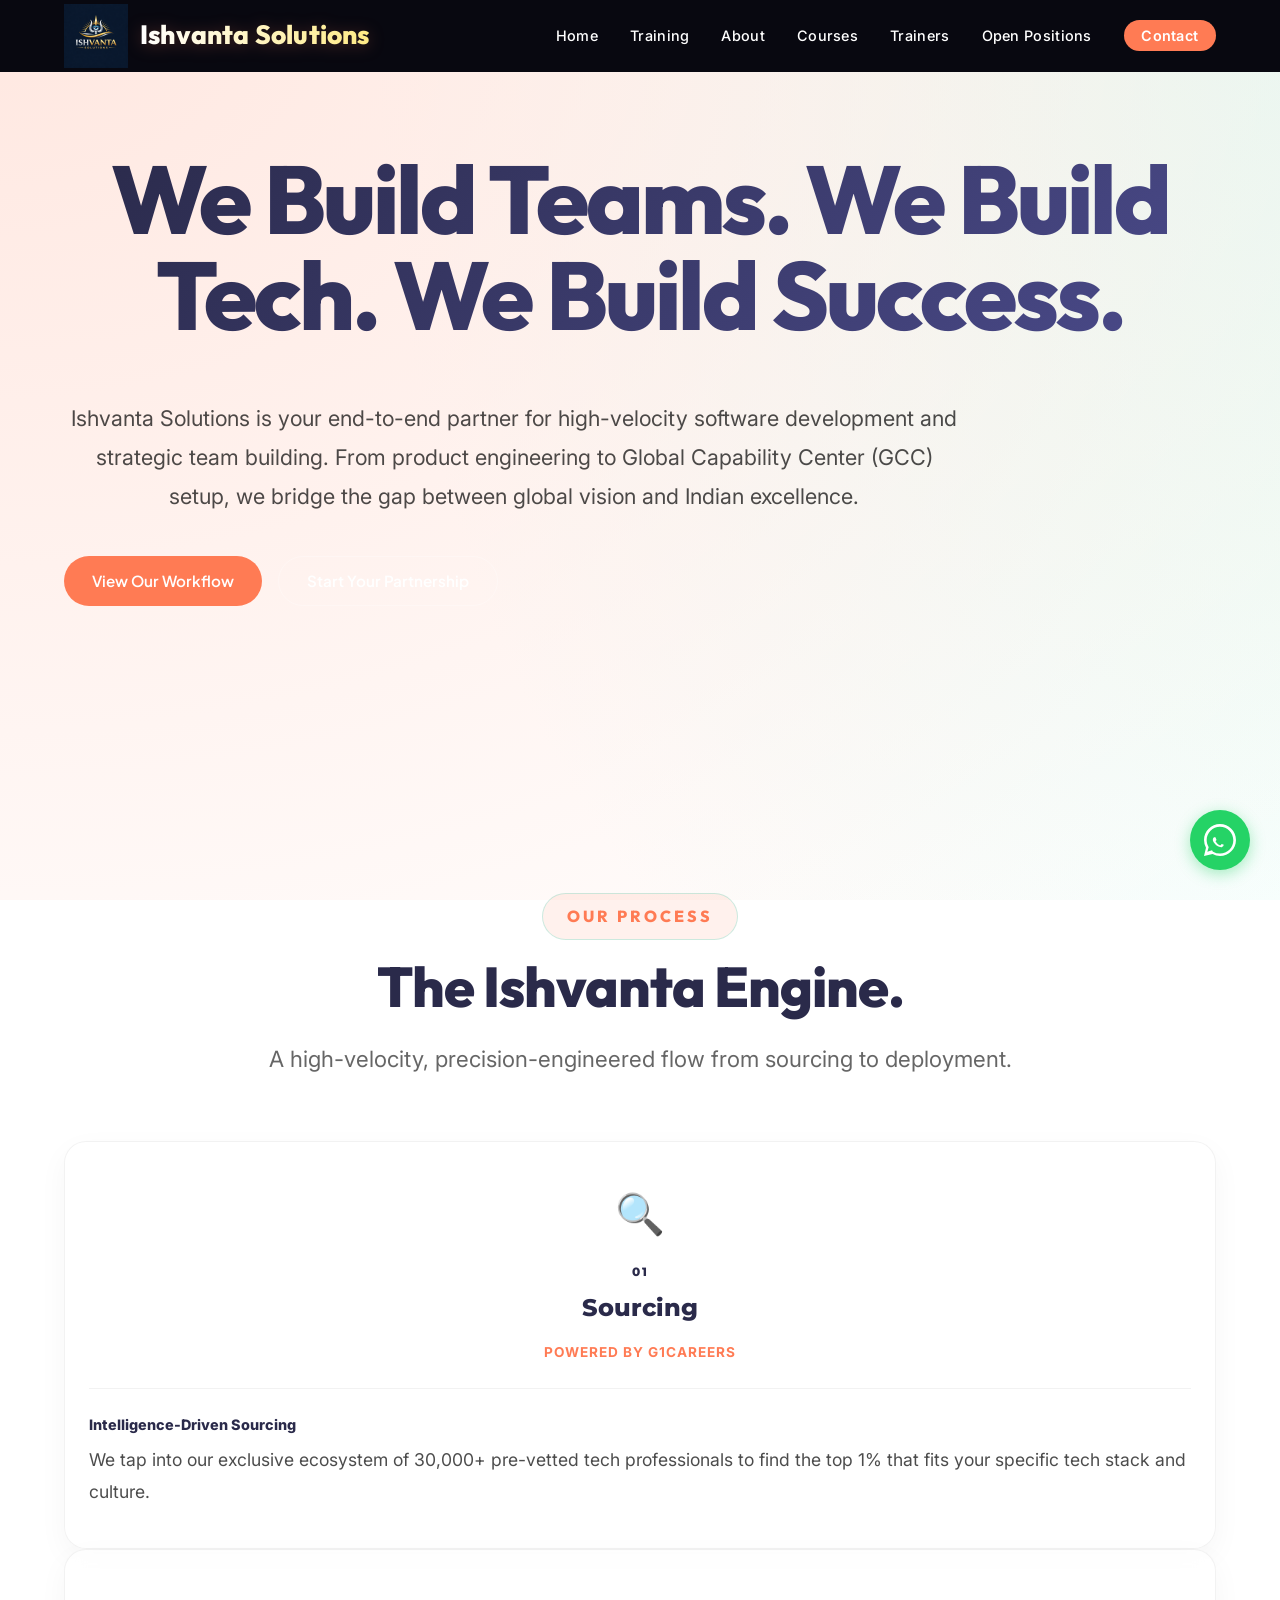
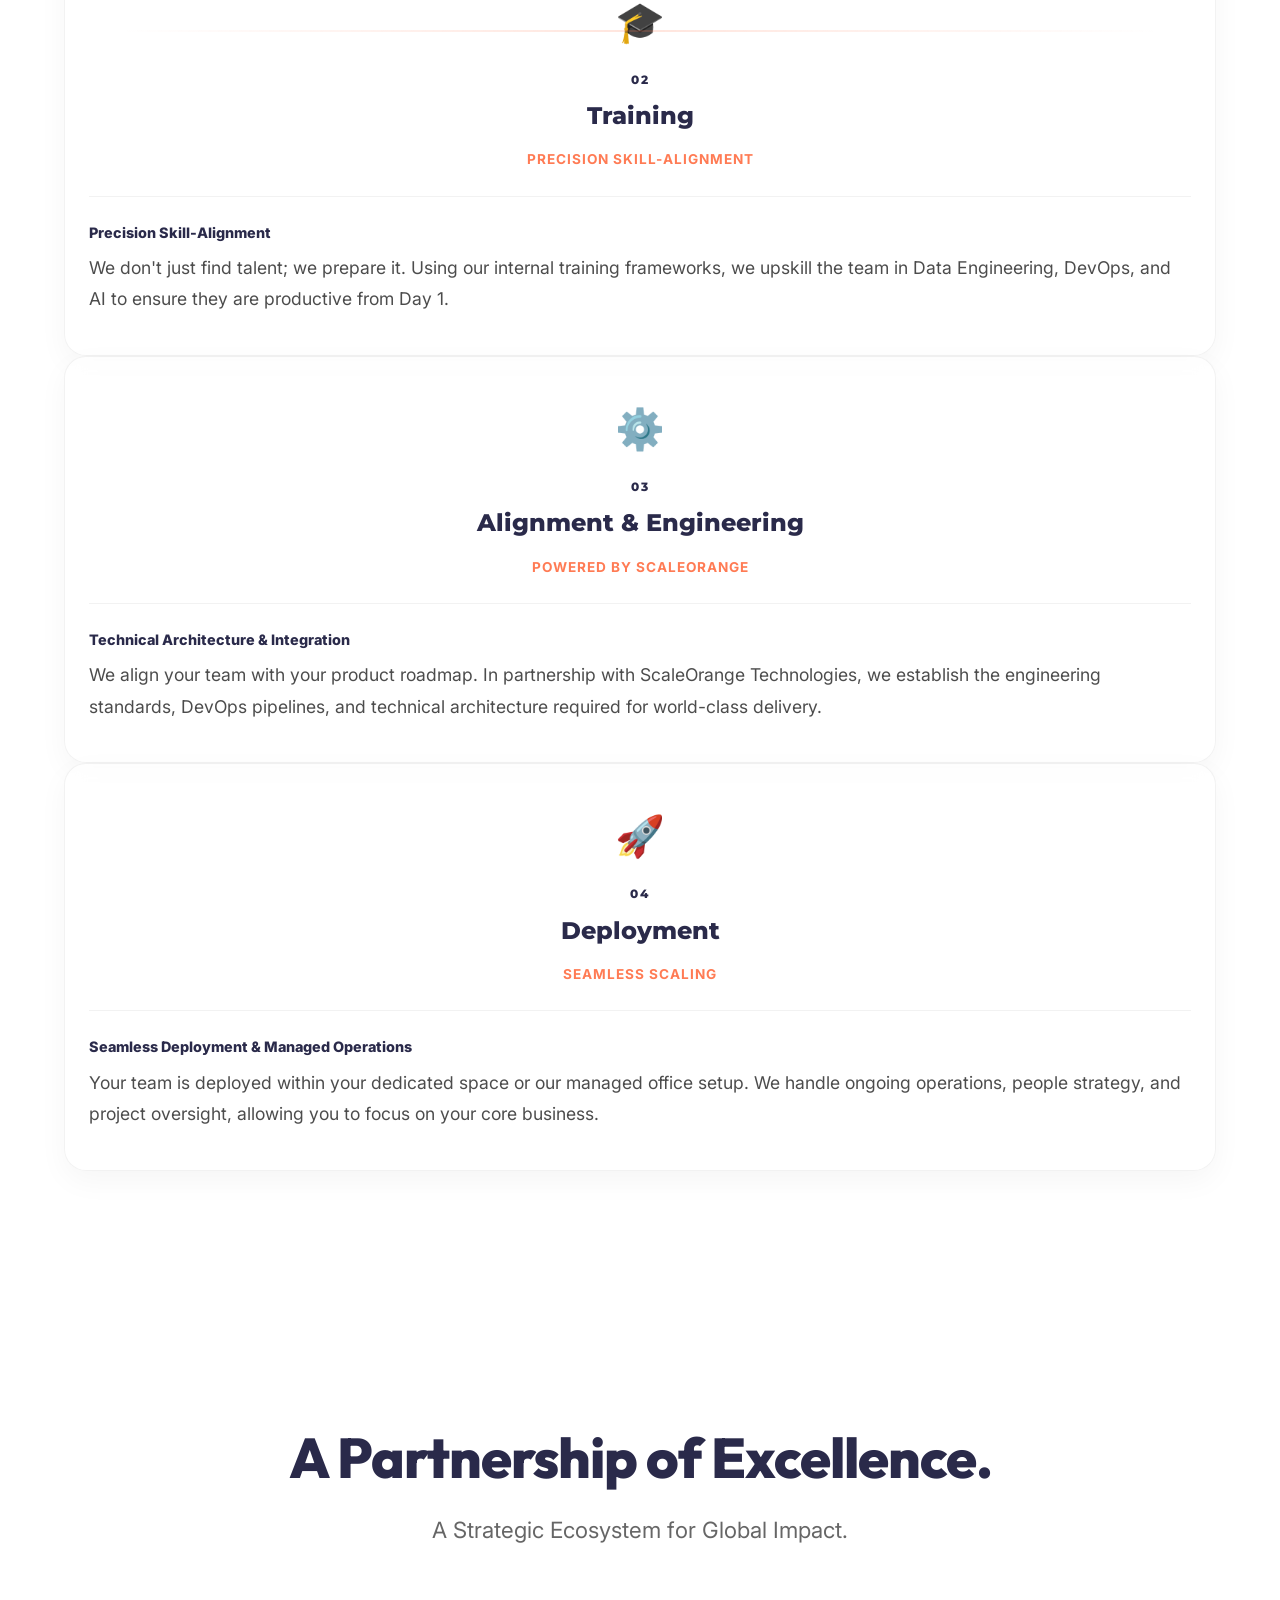
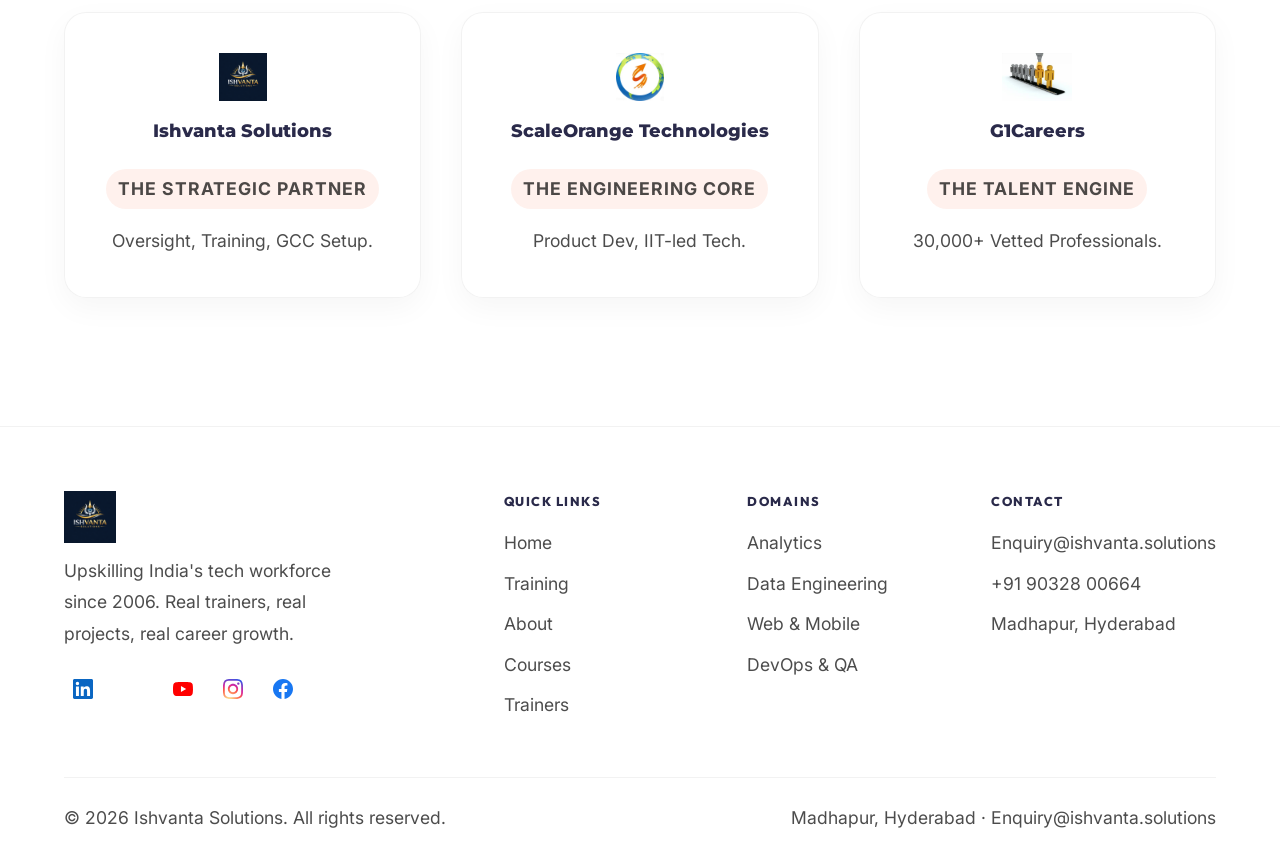
==== commit 188f79c8: "Overhaul landing page for maximum impact: massive headlines, larger body fonts, and fixed job card v" ====
--- a/ishvanta/index.html
+++ b/ishvanta/index.html
@@ -21,7 +21,7 @@
       <h1 class="centered-headline float-left-right">
         We Build Teams. We Build Tech. We Build Success.
       </h1>
-      <p class="hero-sub b2b-sub reveal reveal-delay-1 mx-auto">
+      <p class="hero-sub b2b-sub reveal reveal-delay-1 mx-auto" style="font-size: 1.35rem; max-width: 900px; margin-top: 1rem; margin-bottom: 2.5rem;">
         Ishvanta Solutions is your end-to-end partner for high-velocity software development and strategic team building. From product engineering to Global Capability Center (GCC) setup, we bridge the gap between global vision and Indian excellence.
       </p>
       <div class="hero-actions reveal reveal-delay-2 flex-center">
--- a/ishvanta/css/style.css
+++ b/ishvanta/css/style.css
@@ -152,7 +152,9 @@
 body.light-theme .ec-tag,
 body.light-theme .ecosystem-card p,
 body.light-theme .step-detail p {
-  color: rgba(0,0,0,0.65) !important;
+  color: rgba(0,0,0,0.7) !important;
+  font-size: 1.1rem;
+  line-height: 1.8;
 }
 
 body.light-theme h1,
@@ -175,7 +177,18 @@
 body.light-theme .workflow-step h4,
 body.light-theme .step-detail strong {
   color: var(--brand-secondary) !important;
-}
+  font-weight: 800;
+}
+
+body.light-theme h2 {
+  font-size: clamp(2.2rem, 5vw, 3.5rem);
+  margin-bottom: 1.5rem;
+}
+
+body.light-theme h3 {
+  font-size: clamp(1.5rem, 3vw, 2.2rem);
+}
+
 
 body.light-theme .stat-num span {
   color: var(--brand-primary);
@@ -529,7 +542,7 @@
 
 .container { padding: 0 5%; }
 
-.section { padding: 5rem 5%; }
+.section { padding: 8rem 5%; }
 
 /* ── STAT PILL ── */
 .stats-row {
@@ -734,3 +747,35 @@
     font-size: 1.15rem;
   }
 }
+
+/* ── ADDITIONAL LIGHT THEME SCALE OVERRIDES ── */
+body.light-theme .section-tag {
+  background: rgba(255, 123, 84, 0.1) !important;
+  color: var(--brand-primary) !important;
+  font-size: 1rem !important;
+  font-weight: 800 !important;
+  letter-spacing: 3px !important;
+  padding: 0.6rem 1.5rem !important;
+  text-transform: uppercase !important;
+  border-radius: 50px !important;
+}
+
+body.light-theme .section-subtitle {
+  font-size: 1.4rem !important;
+  max-width: 800px !important;
+  margin: 1.5rem auto 4rem !important;
+  line-height: 1.6 !important;
+  color: rgba(0,0,0,0.6) !important;
+}
+
+body.light-theme .workflow-step h4 {
+  font-size: 1.5rem !important;
+  margin-bottom: 0.75rem !important;
+}
+
+body.light-theme .step-label {
+  font-size: 0.85rem !important;
+  font-weight: 700 !important;
+  color: var(--brand-primary) !important;
+}
+
--- a/ishvanta/css/home.css
+++ b/ishvanta/css/home.css
@@ -601,13 +601,16 @@
   text-align: center;
   font-family: var(--font-display);
   font-weight: 900;
-  letter-spacing: -2px;
+  letter-spacing: -3px;
   line-height: 1;
-  margin-bottom: 2rem;
+  margin-bottom: 2.5rem;
+  font-size: clamp(3rem, 8vw, 6rem) !important;
   background: linear-gradient(135deg, var(--brand-secondary) 0%, #4a4a8a 100%);
   -webkit-background-clip: text;
   -webkit-text-fill-color: transparent;
-}
+  filter: drop-shadow(0 10px 20px rgba(0,0,0,0.05));
+}
+
 
 @keyframes floatLeftRight {
   0% { opacity: 0; transform: translateX(-100px) skewX(-10deg); filter: blur(10px); }
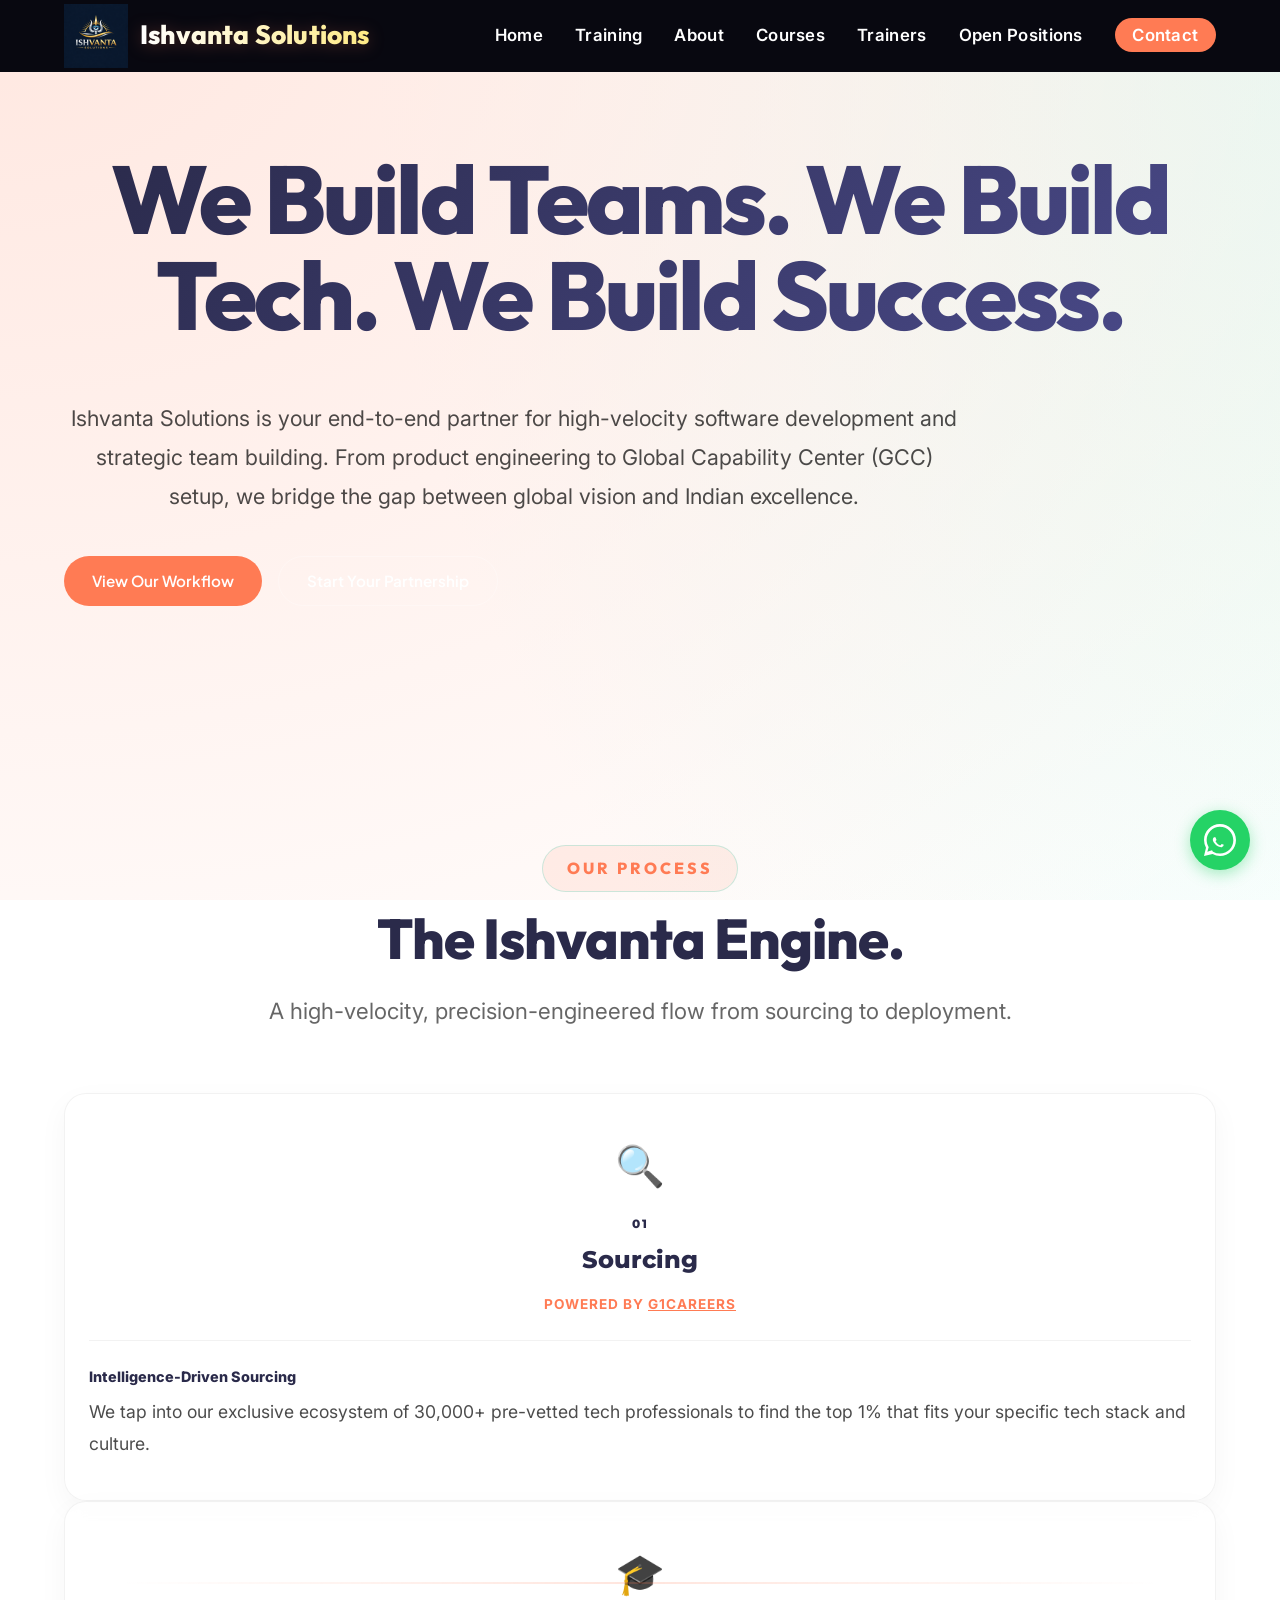
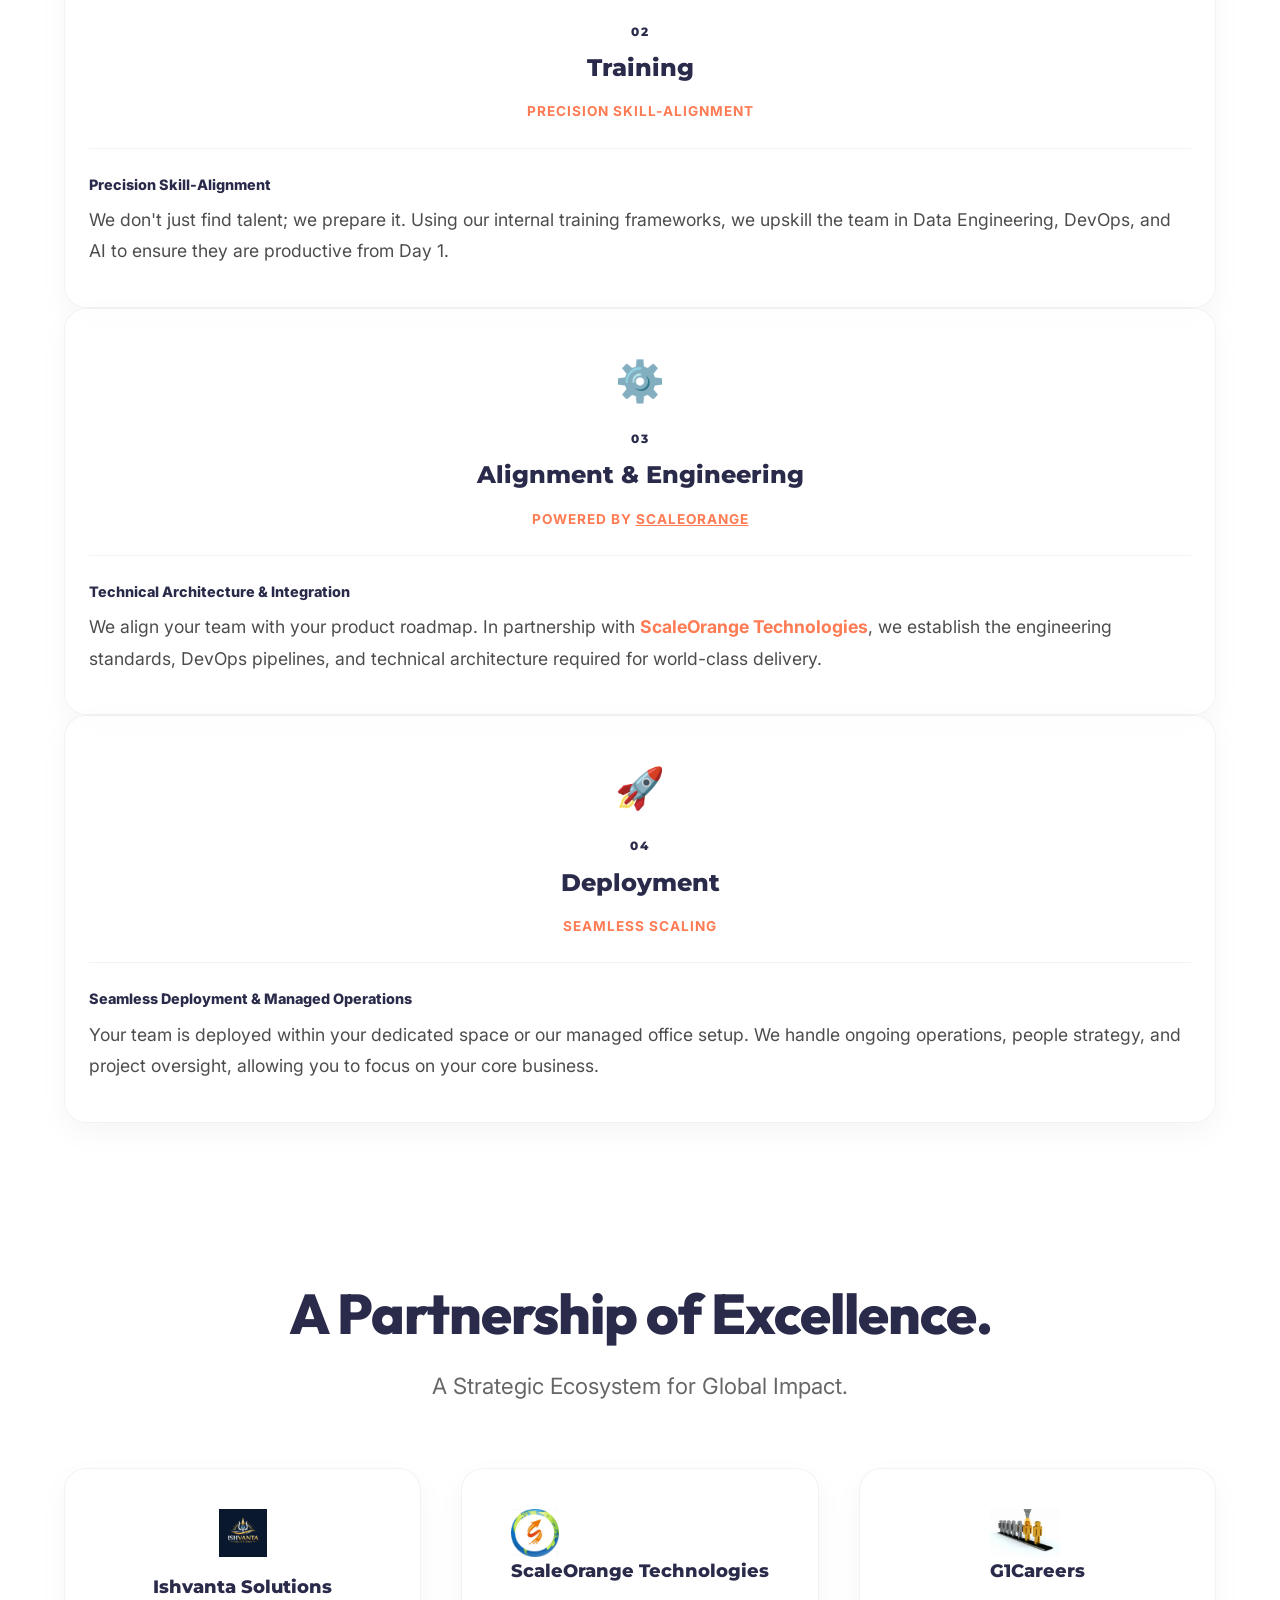
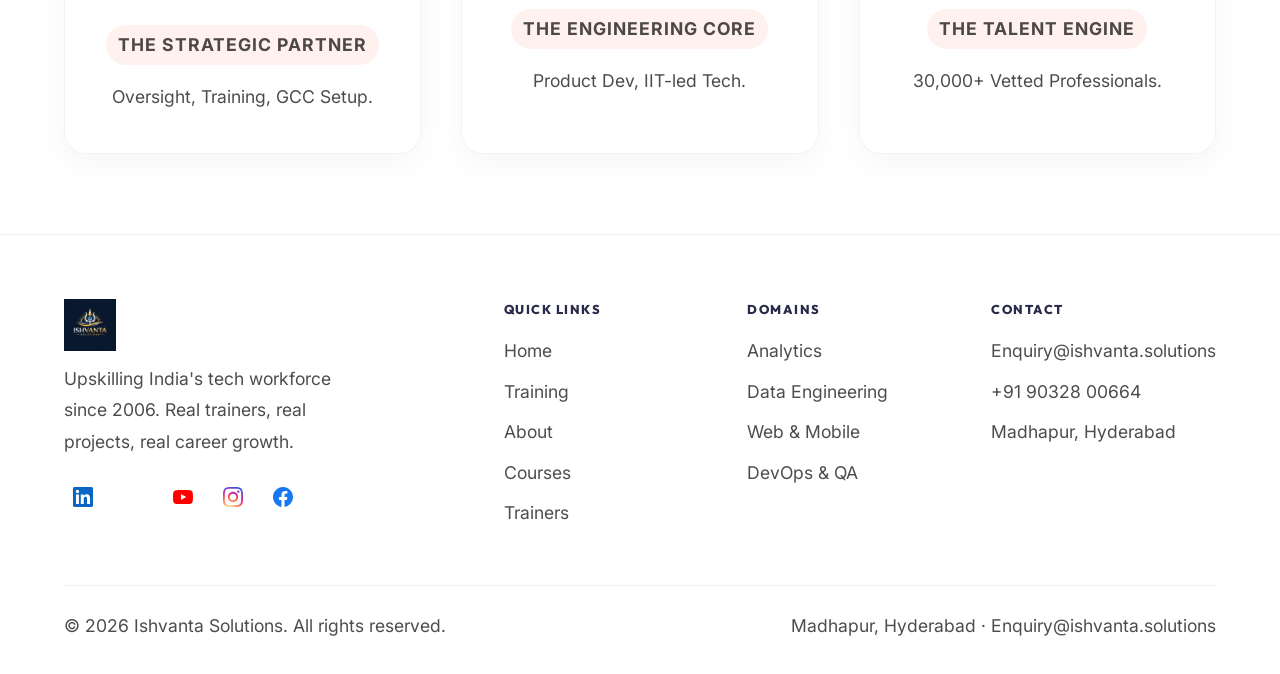
==== commit fc9a7bcb: "Add external links for ScaleOrange and G1Careers in landing page" ====
--- a/ishvanta/index.html
+++ b/ishvanta/index.html
@@ -46,7 +46,7 @@
         <div class="step-icon">🔍</div>
         <div class="step-num">01</div>
         <h4>Sourcing</h4>
-        <p class="step-label">Powered by G1Careers</p>
+        <p class="step-label">Powered by <a href="https://www.G1Careers.com" target="_blank" style="color: inherit; text-decoration: underline;">G1Careers</a></p>
         <div class="step-detail">
           <strong>Intelligence-Driven Sourcing</strong>
           <p>We tap into our exclusive ecosystem of 30,000+ pre-vetted tech professionals to find the top 1% that fits your specific tech stack and culture.</p>
@@ -68,10 +68,10 @@
         <div class="step-icon">⚙️</div>
         <div class="step-num">03</div>
         <h4>Alignment & Engineering</h4>
-        <p class="step-label">Powered by ScaleOrange</p>
+        <p class="step-label">Powered by <a href="https://www.scaleorange.com" target="_blank" style="color: inherit; text-decoration: underline;">ScaleOrange</a></p>
         <div class="step-detail">
           <strong>Technical Architecture & Integration</strong>
-          <p>We align your team with your product roadmap. In partnership with ScaleOrange Technologies, we establish the engineering standards, DevOps pipelines, and technical architecture required for world-class delivery.</p>
+          <p>We align your team with your product roadmap. In partnership with <a href="https://www.scaleorange.com" target="_blank" style="color: var(--brand-primary); text-decoration: none; font-weight: 700;">ScaleOrange Technologies</a>, we establish the engineering standards, DevOps pipelines, and technical architecture required for world-class delivery.</p>
         </div>
       </div>
 
@@ -108,8 +108,10 @@
       
       <div class="ecosystem-card glass-card highlight reveal reveal-delay-2">
         <div class="ec-header">
-          <img src="images/SO.png" alt="ScaleOrange Technologies">
-          <h4>ScaleOrange Technologies</h4>
+          <a href="https://www.scaleorange.com" target="_blank" style="text-decoration: none; color: inherit;">
+            <img src="images/SO.png" alt="ScaleOrange Technologies">
+            <h4>ScaleOrange Technologies</h4>
+          </a>
         </div>
         <span class="ec-tag">The Engineering Core</span>
         <p>Product Dev, IIT-led Tech.</p>
@@ -117,8 +119,10 @@
 
       <div class="ecosystem-card glass-card reveal reveal-delay-3">
         <div class="ec-header">
-          <img src="images/G1.png" alt="G1Careers">
-          <h4>G1Careers</h4>
+          <a href="https://www.G1Careers.com" target="_blank" style="text-decoration: none; color: inherit;">
+            <img src="images/G1.png" alt="G1Careers">
+            <h4>G1Careers</h4>
+          </a>
         </div>
         <span class="ec-tag">The Talent Engine</span>
         <p>30,000+ Vetted Professionals.</p>
--- a/ishvanta/css/style.css
+++ b/ishvanta/css/style.css
@@ -300,8 +300,8 @@
 }
 
 .nav-links a {
-  font-size: 0.9rem;
-  font-weight: 500;
+  font-size: 1.05rem;
+  font-weight: 600;
   color: rgba(255,255,255,0.75);
   transition: color var(--transition);
   letter-spacing: 0.3px;
@@ -542,7 +542,7 @@
 
 .container { padding: 0 5%; }
 
-.section { padding: 8rem 5%; }
+.section { padding: 5rem 5%; }
 
 /* ── STAT PILL ── */
 .stats-row {
--- a/ishvanta/css/home.css
+++ b/ishvanta/css/home.css
@@ -655,7 +655,7 @@
 /* Workflow Section */
 .workflow-section {
   background: #fdfdfd;
-  padding: 8rem 5%;
+  padding: 5rem 5%;
   position: relative;
 }
 
@@ -746,7 +746,7 @@
 
 /* Ecosystem Section */
 .ecosystem-section {
-  padding: 8rem 5%;
+  padding: 5rem 5%;
   background: #ffffff;
 }
 
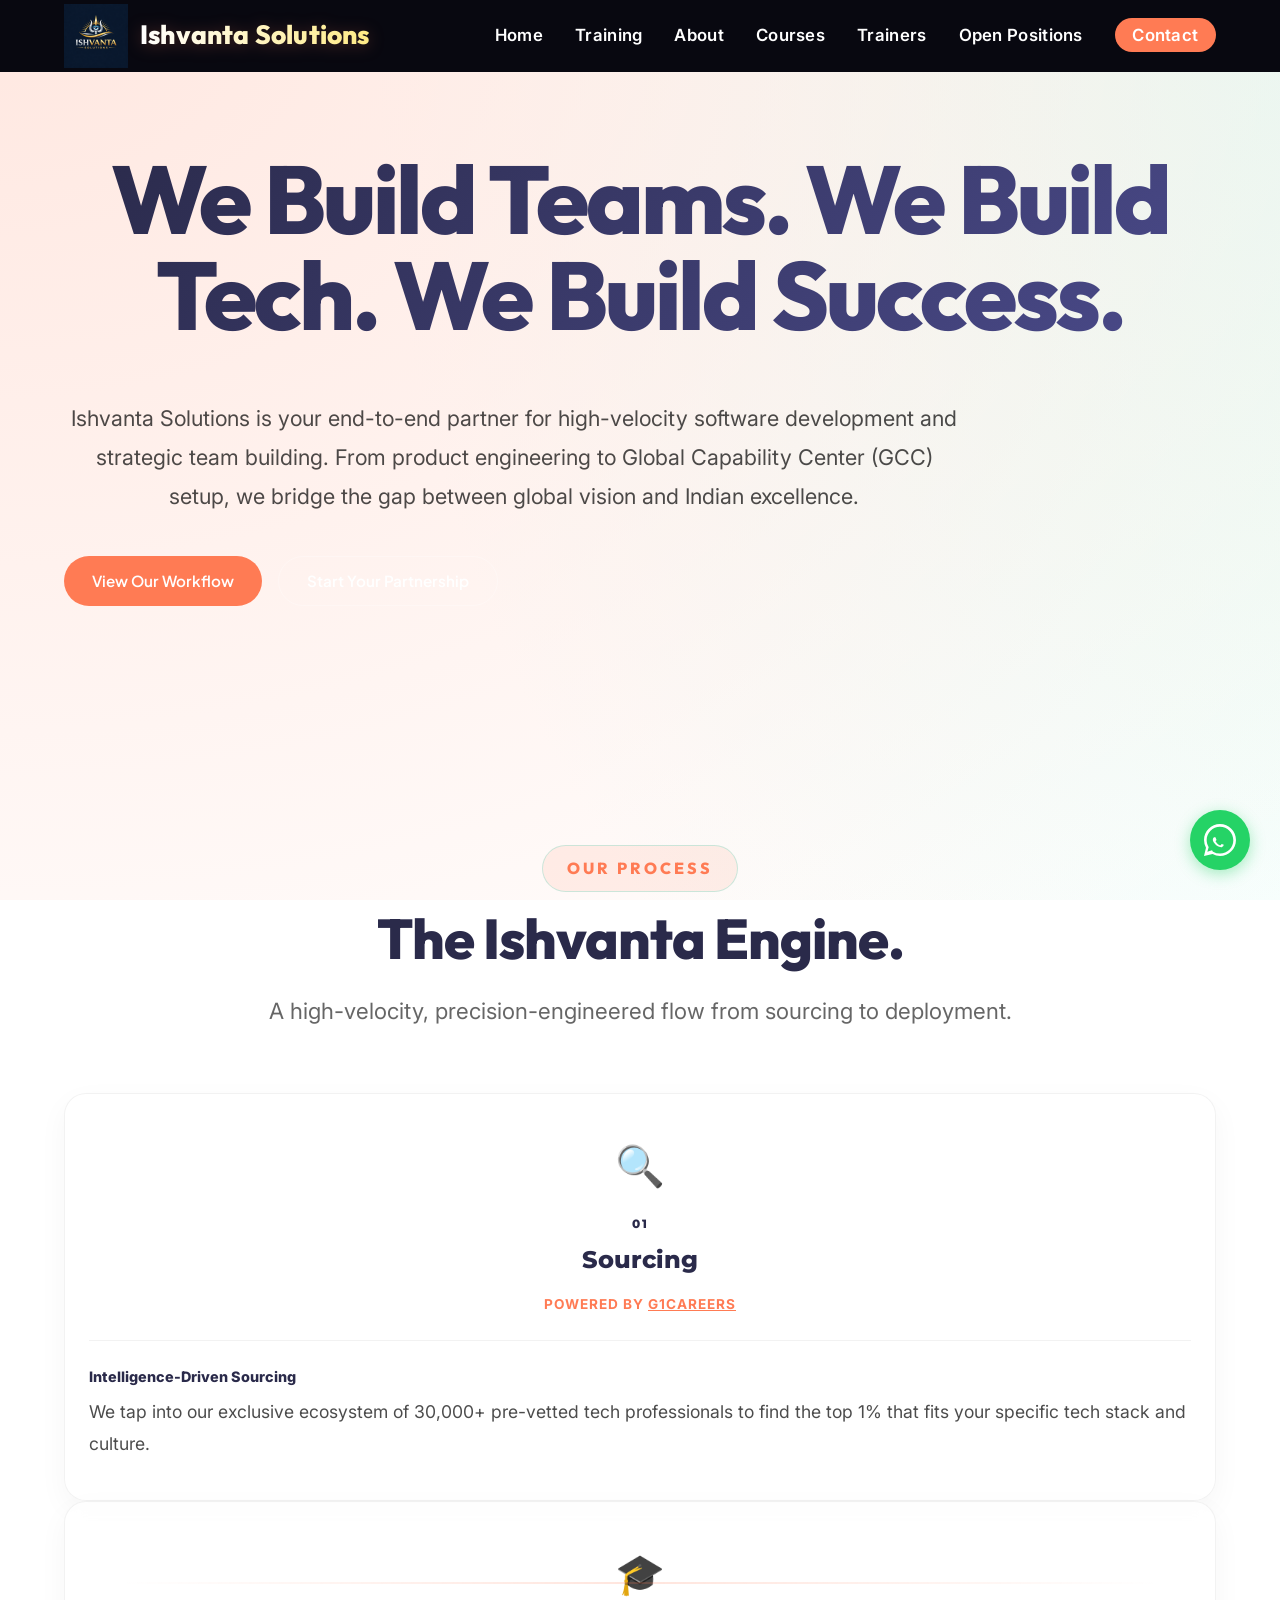
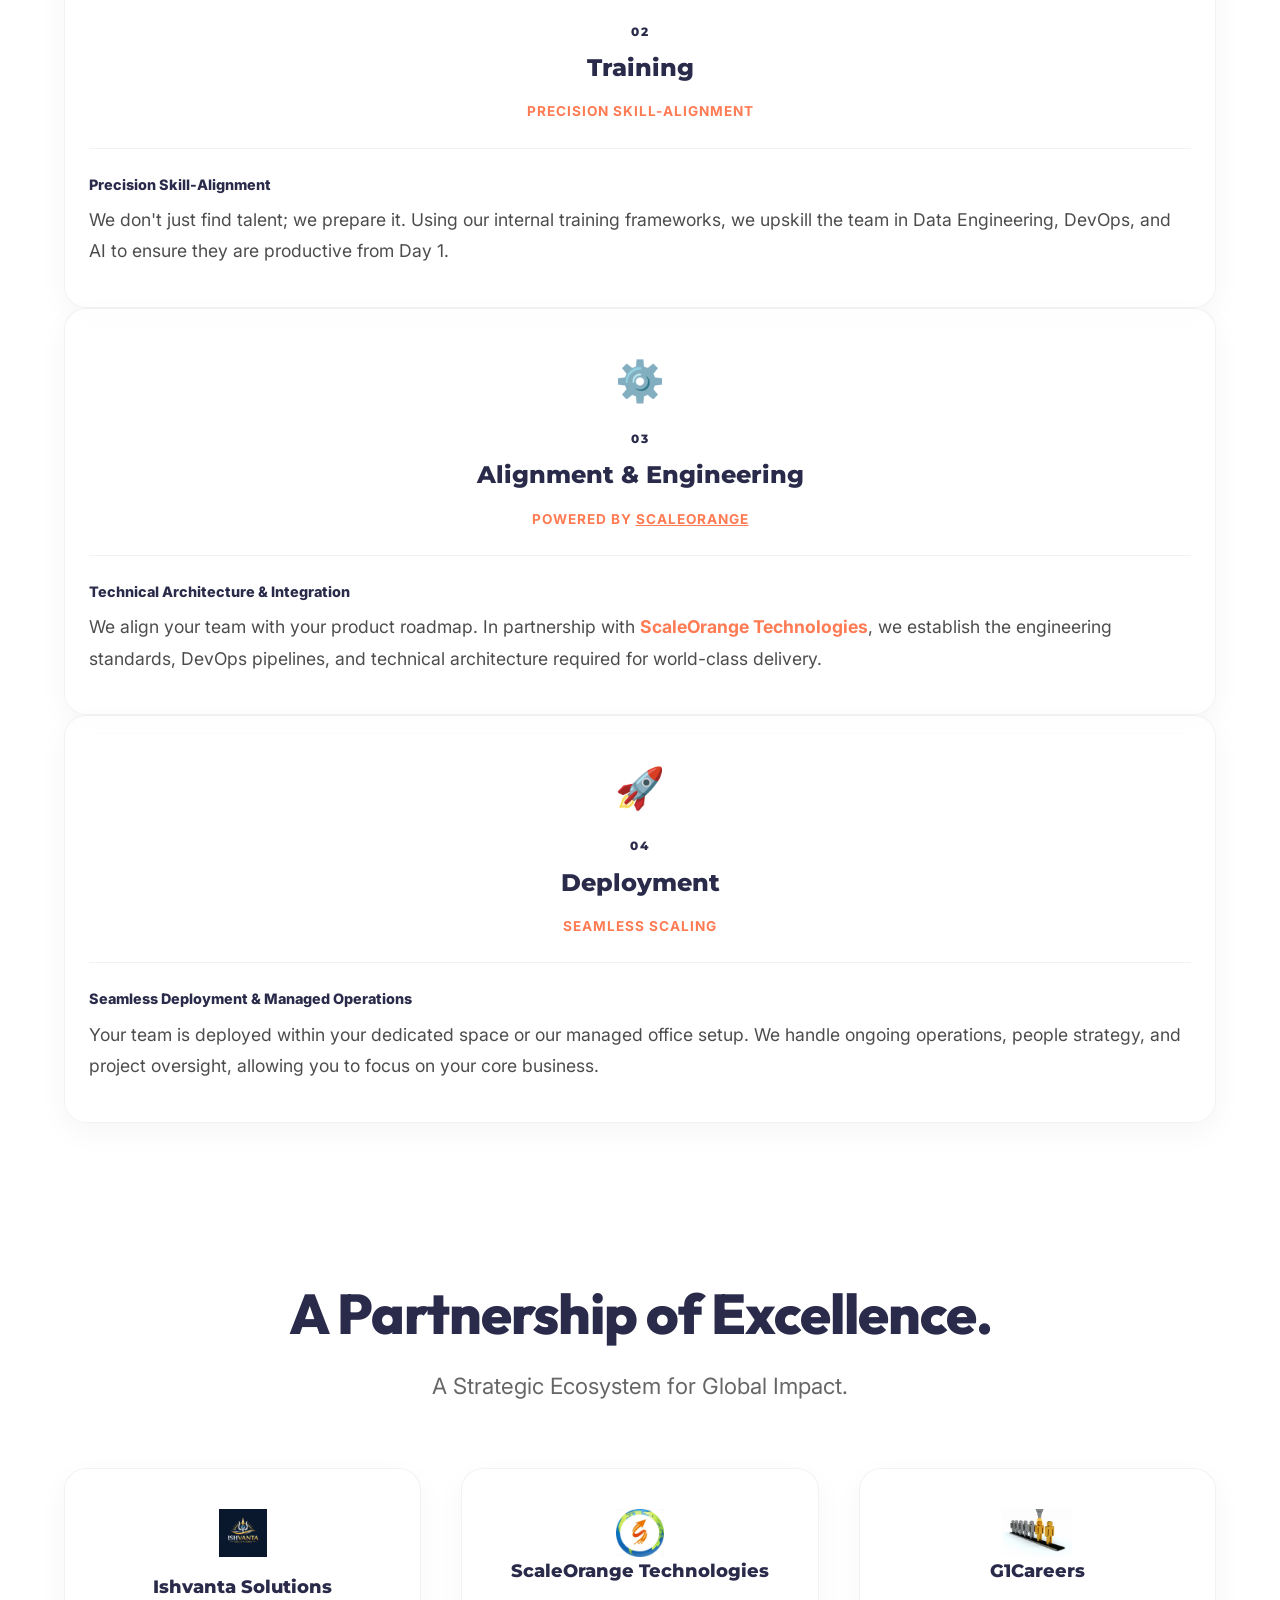
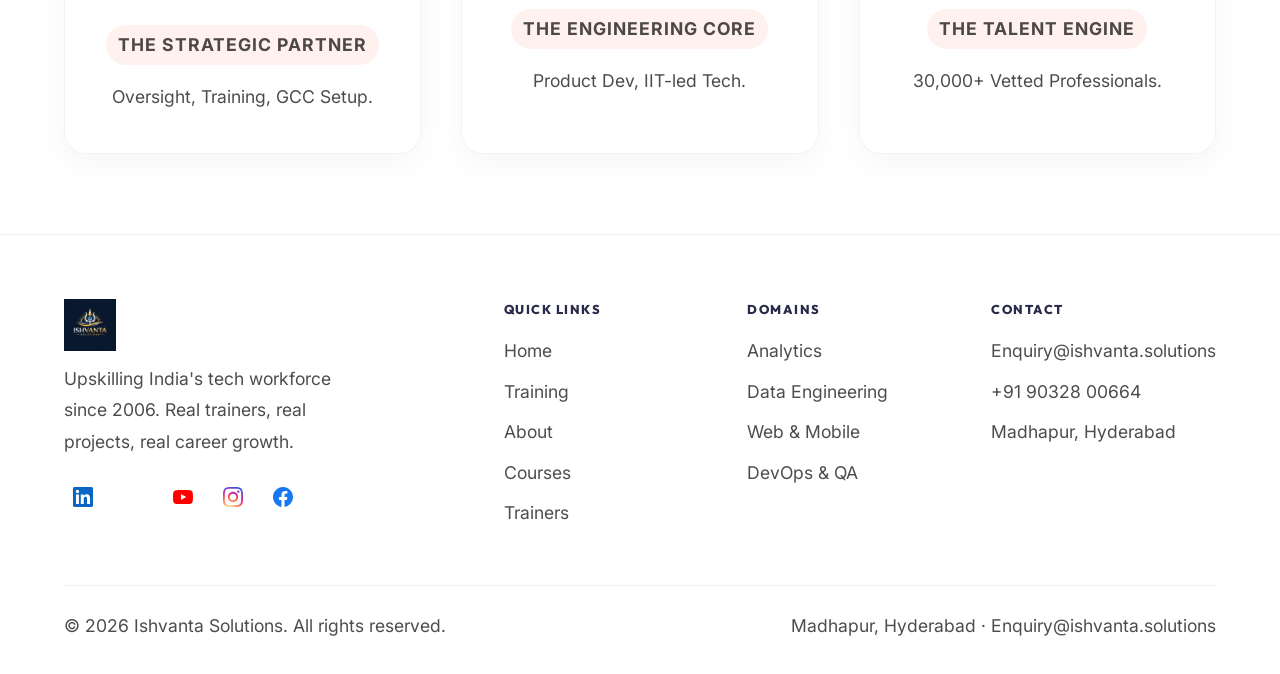
==== commit 3b2513bf: "Update ScaleOrange link and fix logo centering in Ecosystem section" ====
--- a/ishvanta/index.html
+++ b/ishvanta/index.html
@@ -68,10 +68,10 @@
         <div class="step-icon">⚙️</div>
         <div class="step-num">03</div>
         <h4>Alignment & Engineering</h4>
-        <p class="step-label">Powered by <a href="https://www.scaleorange.com" target="_blank" style="color: inherit; text-decoration: underline;">ScaleOrange</a></p>
+        <p class="step-label">Powered by <a href="https://scaleorange.com/" target="_blank" style="color: inherit; text-decoration: underline;">ScaleOrange</a></p>
         <div class="step-detail">
           <strong>Technical Architecture & Integration</strong>
-          <p>We align your team with your product roadmap. In partnership with <a href="https://www.scaleorange.com" target="_blank" style="color: var(--brand-primary); text-decoration: none; font-weight: 700;">ScaleOrange Technologies</a>, we establish the engineering standards, DevOps pipelines, and technical architecture required for world-class delivery.</p>
+          <p>We align your team with your product roadmap. In partnership with <a href="https://scaleorange.com/" target="_blank" style="color: var(--brand-primary); text-decoration: none; font-weight: 700;">ScaleOrange Technologies</a>, we establish the engineering standards, DevOps pipelines, and technical architecture required for world-class delivery.</p>
         </div>
       </div>
 
@@ -108,7 +108,7 @@
       
       <div class="ecosystem-card glass-card highlight reveal reveal-delay-2">
         <div class="ec-header">
-          <a href="https://www.scaleorange.com" target="_blank" style="text-decoration: none; color: inherit;">
+          <a href="https://scaleorange.com/" target="_blank" style="text-decoration: none; color: inherit; display: flex; flex-direction: column; align-items: center; text-align: center;">
             <img src="images/SO.png" alt="ScaleOrange Technologies">
             <h4>ScaleOrange Technologies</h4>
           </a>
@@ -119,7 +119,7 @@
 
       <div class="ecosystem-card glass-card reveal reveal-delay-3">
         <div class="ec-header">
-          <a href="https://www.G1Careers.com" target="_blank" style="text-decoration: none; color: inherit;">
+          <a href="https://www.G1Careers.com" target="_blank" style="text-decoration: none; color: inherit; display: flex; flex-direction: column; align-items: center; text-align: center;">
             <img src="images/G1.png" alt="G1Careers">
             <h4>G1Careers</h4>
           </a>
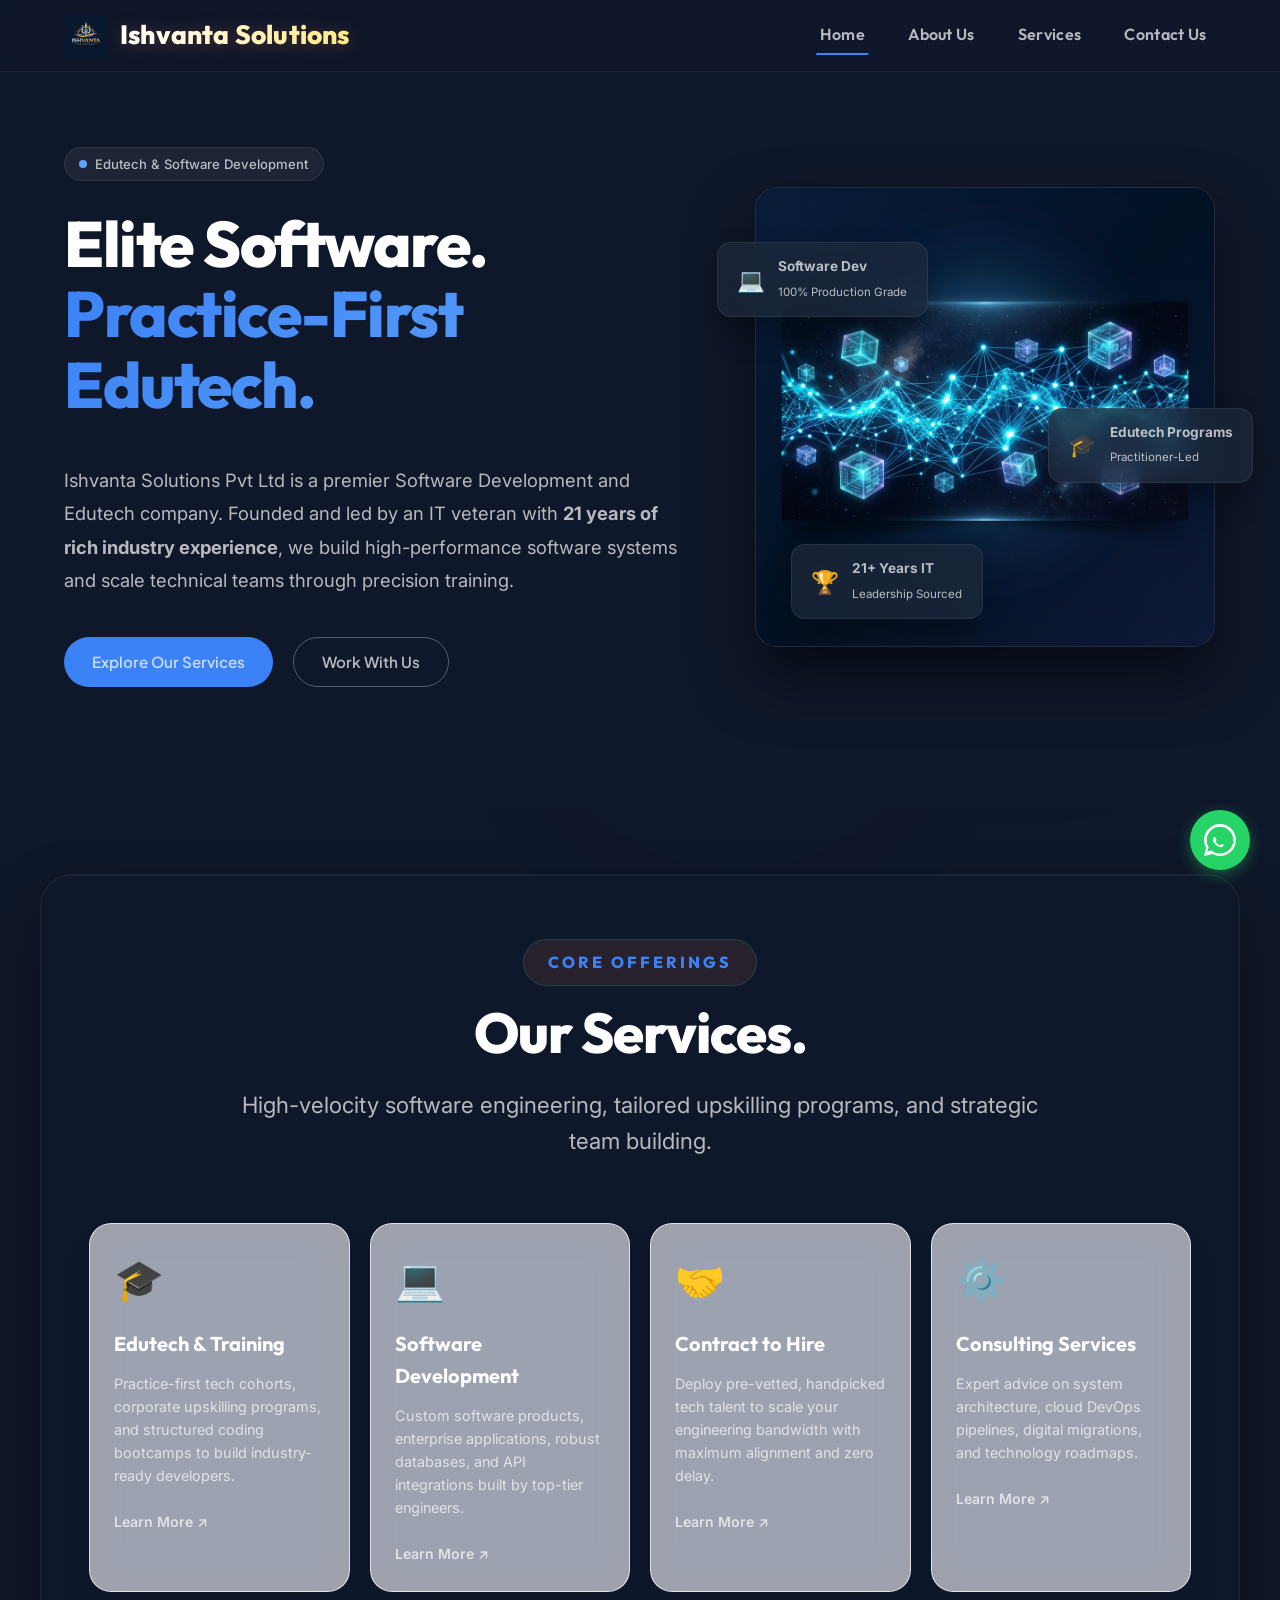
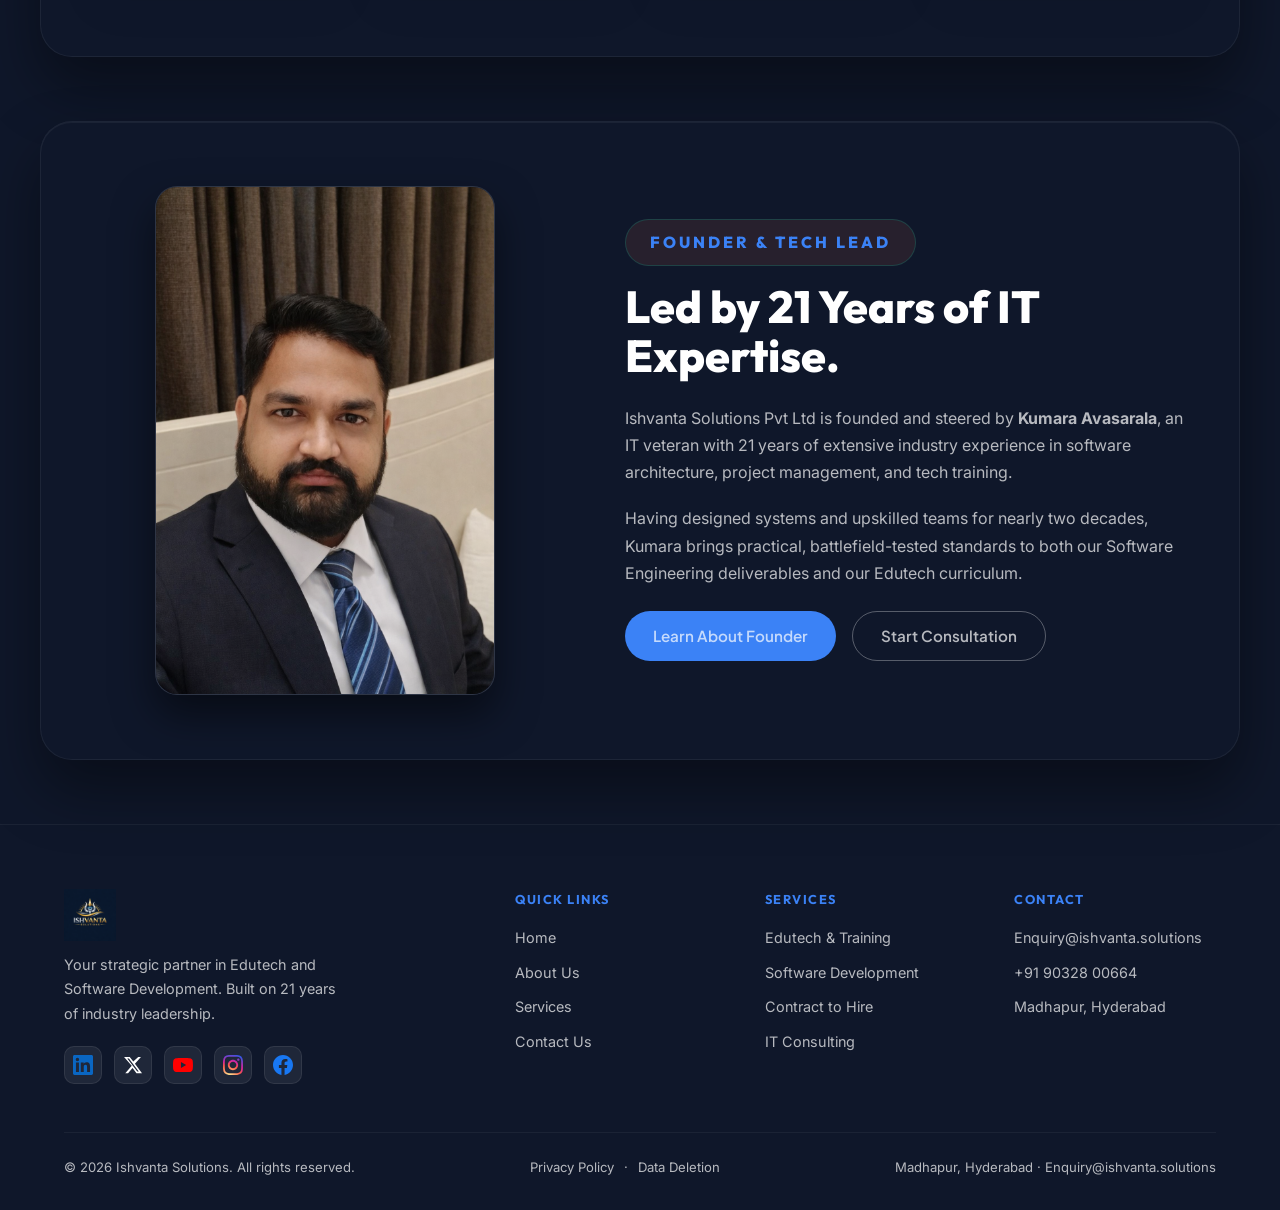
==== commit 63408ea9: "feat: premium redesign - remove ScaleOrange & G1Careers, fix nav consistency, glassmorphic overhaul " ====
--- a/ishvanta/index.html
+++ b/ishvanta/index.html
@@ -13,122 +13,134 @@
   <link rel="stylesheet" href="css/home.css" />
 </head>
 <body class="light-theme">
+  <!-- Glowing background blobs -->
+  <div class="glow-blob-container">
+    <div class="glow-blob glow-blob-1"></div>
+    <div class="glow-blob glow-blob-2"></div>
+    <div class="glow-blob glow-blob-3"></div>
+  </div>
+
   <div id="nav-placeholder"></div>
 
   <!-- HERO -->
-  <section class="hero b2b-hero">
+  <section class="hero index-hero">
     <div class="hero-content reveal">
-      <h1 class="centered-headline float-left-right">
-        We Build Teams. We Build Tech. We Build Success.
+      <div class="hero-badge reveal">
+        <span class="pulse-dot"></span>
+        <span>Edutech &amp; Software Development</span>
+      </div>
+      <h1 class="hero-title float-left-right">
+        Elite Software.<br/><span class="hero-title-accent">Practice-First Edutech.</span>
       </h1>
-      <p class="hero-sub b2b-sub reveal reveal-delay-1 mx-auto" style="font-size: 1.35rem; max-width: 900px; margin-top: 1rem; margin-bottom: 2.5rem;">
-        Ishvanta Solutions is your end-to-end partner for high-velocity software development and strategic team building. From product engineering to Global Capability Center (GCC) setup, we bridge the gap between global vision and Indian excellence.
+      <p class="hero-sub reveal reveal-delay-1">
+        Ishvanta Solutions Pvt Ltd is a premier Software Development and Edutech company. Founded and led by an IT veteran with <strong>21 years of rich industry experience</strong>, we build high-performance software systems and scale technical teams through precision training.
       </p>
-      <div class="hero-actions reveal reveal-delay-2 flex-center">
-        <a href="#workflow" class="btn btn-primary">View Our Workflow</a>
-        <a href="pages/contact.html" class="btn btn-outline b2b-outline">Start Your Partnership</a>
+      <div class="hero-actions reveal reveal-delay-2">
+        <a href="#services" class="btn btn-primary">Explore Our Services</a>
+        <a href="pages/contact.html" class="btn btn-outline">Work With Us</a>
+      </div>
+    </div>
+    
+    <!-- Hero Right visual (WOW glass showcase) -->
+    <div class="hero-visual reveal reveal-delay-1">
+      <div class="visual-wrapper">
+        <img src="images/ai_hero_visual.png" alt="Futuristic Tech Visual" class="main-hero-img">
+        <div class="glow-overlay"></div>
+      </div>
+      <!-- Floating Badges -->
+      <div class="floating-badge fb-1">
+        <div class="fb-icon">💻</div>
+        <div class="fb-text">
+          <strong>Software Dev</strong>
+          <span>100% Production Grade</span>
+        </div>
+      </div>
+      <div class="floating-badge fb-2">
+        <div class="fb-icon">🎓</div>
+        <div class="fb-text">
+          <strong>Edutech Programs</strong>
+          <span>Practitioner-Led</span>
+        </div>
+      </div>
+      <div class="floating-badge fb-3">
+        <div class="fb-icon">🏆</div>
+        <div class="fb-text">
+          <strong>21+ Years IT</strong>
+          <span>Leadership Sourced</span>
+        </div>
+      </div>
+    </div>
+  </section>
+
+  <!-- CORE SERVICES -->
+  <section id="services" class="floating-section services-section reveal">
+    <div class="section-center">
+      <div class="section-tag">Core Offerings</div>
+      <h2 class="section-title">Our Services.</h2>
+      <p class="section-subtitle">High-velocity software engineering, tailored upskilling programs, and strategic team building.</p>
+    </div>
+    
+    <div class="grid-4 reveal reveal-delay-2" style="margin-top: 3rem;">
+      <!-- Service 1 -->
+      <div class="card glass-card">
+        <div style="font-size: 2.5rem; margin-bottom: 1rem;">🎓</div>
+        <h4 style="font-family: var(--font-display); font-size: 1.25rem; font-weight: 700; margin-bottom: 0.75rem;">Edutech &amp; Training</h4>
+        <p style="font-size: 0.9rem; line-height: 1.6; color: rgba(255,255,255,0.7);">Practice-first tech cohorts, corporate upskilling programs, and structured coding bootcamps to build industry-ready developers.</p>
+        <a href="pages/services.html#edutech" style="display: inline-block; margin-top: 1.5rem; font-weight: 600; color: var(--brand-primary); font-size: 0.88rem;">Learn More ↗</a>
+      </div>
+
+      <!-- Service 2 -->
+      <div class="card glass-card">
+        <div style="font-size: 2.5rem; margin-bottom: 1rem;">💻</div>
+        <h4 style="font-family: var(--font-display); font-size: 1.25rem; font-weight: 700; margin-bottom: 0.75rem;">Software Development</h4>
+        <p style="font-size: 0.9rem; line-height: 1.6; color: rgba(255,255,255,0.7);">Custom software products, enterprise applications, robust databases, and API integrations built by top-tier engineers.</p>
+        <a href="pages/services.html#software" style="display: inline-block; margin-top: 1.5rem; font-weight: 600; color: var(--brand-primary); font-size: 0.88rem;">Learn More ↗</a>
+      </div>
+
+      <!-- Service 3 -->
+      <div class="card glass-card">
+        <div style="font-size: 2.5rem; margin-bottom: 1rem;">🤝</div>
+        <h4 style="font-family: var(--font-display); font-size: 1.25rem; font-weight: 700; margin-bottom: 0.75rem;">Contract to Hire</h4>
+        <p style="font-size: 0.9rem; line-height: 1.6; color: rgba(255,255,255,0.7);">Deploy pre-vetted, handpicked tech talent to scale your engineering bandwidth with maximum alignment and zero delay.</p>
+        <a href="pages/services.html#contract-to-hire" style="display: inline-block; margin-top: 1.5rem; font-weight: 600; color: var(--brand-primary); font-size: 0.88rem;">Learn More ↗</a>
+      </div>
+
+      <!-- Service 4 -->
+      <div class="card glass-card">
+        <div style="font-size: 2.5rem; margin-bottom: 1rem;">⚙️</div>
+        <h4 style="font-family: var(--font-display); font-size: 1.25rem; font-weight: 700; margin-bottom: 0.75rem;">Consulting Services</h4>
+        <p style="font-size: 0.9rem; line-height: 1.6; color: rgba(255,255,255,0.7);">Expert advice on system architecture, cloud DevOps pipelines, digital migrations, and technology roadmaps.</p>
+        <a href="pages/services.html#consulting" style="display: inline-block; margin-top: 1.5rem; font-weight: 600; color: var(--brand-primary); font-size: 0.88rem;">Learn More ↗</a>
+      </div>
+    </div>
+  </section>
+
+  <!-- FOUNDER SECTION -->
+  <section id="founder" class="floating-section founder-section reveal">
+    <div class="about-grid" style="display: grid; grid-template-columns: 1fr 1.2fr; gap: 4rem; align-items: center;">
+      <div class="founder-visual" style="position: relative; display: flex; justify-content: center;">
+        <div style="border-radius: var(--radius-lg); overflow: hidden; border: 1.5px solid rgba(255,255,255,0.1); background: rgba(255,255,255,0.03); max-width: 340px; box-shadow: 0 20px 40px rgba(0,0,0,0.5);">
+          <img src="images/Kumara.png" alt="Kumara Avasarala" style="width: 100%; height: auto; display: block; object-fit: cover;">
+        </div>
+      </div>
+      <div class="founder-info">
+        <div class="section-tag">Founder &amp; Tech Lead</div>
+        <h2 style="font-family: var(--font-display); font-weight: 800; font-size: clamp(2rem, 4vw, 2.8rem); line-height: 1.1; margin-bottom: 1.5rem;">Led by 21 Years of IT Expertise.</h2>
+        <p style="margin-bottom: 1.2rem; line-height: 1.7; color: rgba(255,255,255,0.75);">
+          Ishvanta Solutions Pvt Ltd is founded and steered by <strong>Kumara Avasarala</strong>, an IT veteran with 21 years of extensive industry experience in software architecture, project management, and tech training.
+        </p>
+        <p style="margin-bottom: 1.5rem; line-height: 1.7; color: rgba(255,255,255,0.75);">
+          Having designed systems and upskilled teams for nearly two decades, Kumara brings practical, battlefield-tested standards to both our Software Engineering deliverables and our Edutech curriculum.
+        </p>
+        <div style="display: flex; gap: 1rem; flex-wrap: wrap;">
+          <a href="pages/about.html" class="btn btn-primary">Learn About Founder</a>
+          <a href="pages/contact.html" class="btn btn-outline">Start Consultation</a>
+        </div>
       </div>
     </div>
   </section>
 
 
-  <!-- THE ISHVANTA ENGINE (WORKFLOW) -->
-  <section id="workflow" class="section workflow-section reveal">
-    <div class="section-center">
-      <div class="section-tag">Our Process</div>
-      <h2 class="section-title">The Ishvanta Engine.</h2>
-      <p class="section-subtitle">A high-velocity, precision-engineered flow from sourcing to deployment.</p>
-    </div>
-    
-    <div class="workflow-grid reveal reveal-delay-2">
-      <!-- Stage 01 -->
-      <div class="workflow-step glass-card">
-        <div class="step-icon">🔍</div>
-        <div class="step-num">01</div>
-        <h4>Sourcing</h4>
-        <p class="step-label">Powered by <a href="https://www.G1Careers.com" target="_blank" style="color: inherit; text-decoration: underline;">G1Careers</a></p>
-        <div class="step-detail">
-          <strong>Intelligence-Driven Sourcing</strong>
-          <p>We tap into our exclusive ecosystem of 30,000+ pre-vetted tech professionals to find the top 1% that fits your specific tech stack and culture.</p>
-        </div>
-      </div>
-
-      <div class="workflow-step glass-card reveal reveal-delay-2">
-        <div class="step-icon">🎓</div>
-        <div class="step-num">02</div>
-        <h4>Training</h4>
-        <p class="step-label">Precision Skill-Alignment</p>
-        <div class="step-detail">
-          <strong>Precision Skill-Alignment</strong>
-          <p>We don't just find talent; we prepare it. Using our internal training frameworks, we upskill the team in Data Engineering, DevOps, and AI to ensure they are productive from Day 1.</p>
-        </div>
-      </div>
-
-      <div class="workflow-step glass-card reveal reveal-delay-3">
-        <div class="step-icon">⚙️</div>
-        <div class="step-num">03</div>
-        <h4>Alignment & Engineering</h4>
-        <p class="step-label">Powered by <a href="https://scaleorange.com/" target="_blank" style="color: inherit; text-decoration: underline;">ScaleOrange</a></p>
-        <div class="step-detail">
-          <strong>Technical Architecture & Integration</strong>
-          <p>We align your team with your product roadmap. In partnership with <a href="https://scaleorange.com/" target="_blank" style="color: var(--brand-primary); text-decoration: none; font-weight: 700;">ScaleOrange Technologies</a>, we establish the engineering standards, DevOps pipelines, and technical architecture required for world-class delivery.</p>
-        </div>
-      </div>
-
-      <div class="workflow-step glass-card reveal reveal-delay-1">
-        <div class="step-icon">🚀</div>
-        <div class="step-num">04</div>
-        <h4>Deployment</h4>
-        <p class="step-label">Seamless Scaling</p>
-        <div class="step-detail">
-          <strong>Seamless Deployment & Managed Operations</strong>
-          <p>Your team is deployed within your dedicated space or our managed office setup. We handle ongoing operations, people strategy, and project oversight, allowing you to focus on your core business.</p>
-        </div>
-      </div>
-      
-      <div class="workflow-line"></div>
-    </div>
-  </section>
-
-  <!-- POWER TRIANGLE (ECOSYSTEM) -->
-  <section class="section ecosystem-section reveal">
-    <div class="section-center">
-      <h2 class="section-title">A Partnership of Excellence.</h2>
-      <p class="section-subtitle">A Strategic Ecosystem for Global Impact.</p>
-    </div>
-    <div class="ecosystem-grid">
-      <div class="ecosystem-card glass-card reveal reveal-delay-1">
-        <div class="ec-header">
-          <img src="images/Logo.png" alt="Ishvanta Solutions">
-          <h4>Ishvanta Solutions</h4>
-        </div>
-        <span class="ec-tag">The Strategic Partner</span>
-        <p>Oversight, Training, GCC Setup.</p>
-      </div>
-      
-      <div class="ecosystem-card glass-card highlight reveal reveal-delay-2">
-        <div class="ec-header">
-          <a href="https://scaleorange.com/" target="_blank" style="text-decoration: none; color: inherit; display: flex; flex-direction: column; align-items: center; text-align: center;">
-            <img src="images/SO.png" alt="ScaleOrange Technologies">
-            <h4>ScaleOrange Technologies</h4>
-          </a>
-        </div>
-        <span class="ec-tag">The Engineering Core</span>
-        <p>Product Dev, IIT-led Tech.</p>
-      </div>
-
-      <div class="ecosystem-card glass-card reveal reveal-delay-3">
-        <div class="ec-header">
-          <a href="https://www.G1Careers.com" target="_blank" style="text-decoration: none; color: inherit; display: flex; flex-direction: column; align-items: center; text-align: center;">
-            <img src="images/G1.png" alt="G1Careers">
-            <h4>G1Careers</h4>
-          </a>
-        </div>
-        <span class="ec-tag">The Talent Engine</span>
-        <p>30,000+ Vetted Professionals.</p>
-      </div>
-    </div>
-  </section>
 
   <div id="footer-placeholder"></div>
   <script src="js/main.js"></script>
--- a/ishvanta/css/style.css
+++ b/ishvanta/css/style.css
@@ -1,14 +1,14 @@
 @import url('https://fonts.googleapis.com/css2?family=Inter:wght@300;400;500;600;700;800;900&family=Montserrat:wght@300;400;500;600;700;800;900&family=Outfit:wght@400;500;600;700;800;900&family=Plus+Jakarta+Sans:ital,wght@0,300;0,400;0,500;0,600;1,400&display=swap');
 
 :root {
-  --brand-primary: #FF7B54;
-  --brand-secondary: #2A2A4A;
-  --brand-accent: #2EE5C2;
-  --brand-electric: #FFE44D;
-  --bg-dark: #1F1F33;
-  --bg-card: #282846;
-  --bg-light: #FFFFFF;
-  --text-main: #1A1A2E;
+  --brand-primary: #3B82F6;
+  --brand-secondary: #FFFFFF;
+  --brand-accent: #60A5FA;
+  --brand-electric: #3B82F6;
+  --bg-dark: #0F172A;
+  --bg-card: #1E293B;
+  --bg-light: #0F172A;
+  --text-main: #FFFFFF;
   --text-muted: #6B6B8A;
   --text-light: #FFFFFF;
   --border-color: rgba(255,255,255,0.08);
@@ -35,30 +35,16 @@
 }
 
 body.light-theme {
-  background: #ffffff;
-  background-image: 
-    radial-gradient(at 0% 0%, hsla(14,100%,94%,1) 0, transparent 50%), 
-    radial-gradient(at 50% 0%, hsla(167,82%,94%,1) 0, transparent 50%), 
-    radial-gradient(at 100% 0%, hsla(48,100%,94%,1) 0, transparent 50%),
-    radial-gradient(at 50% 50%, hsla(0,0%,100%,1) 0, transparent 100%);
-  background-attachment: fixed;
-  background-size: 200% 200%;
-  animation: meshGradient 20s ease infinite;
-  color: var(--text-main);
+  background: #0F172A;
+  color: #FFFFFF;
   font-family: 'Inter', sans-serif;
 }
 
-@keyframes meshGradient {
-  0% { background-position: 0% 50%; }
-  50% { background-position: 100% 50%; }
-  100% { background-position: 0% 50%; }
-}
-
-/* Seamless Sections */
 body.light-theme section {
-  border: none !important;
-  background: transparent !important;
-}
+  background: #0F172A !important;
+  color: #FFFFFF !important;
+}
+
 
 /* Global Animations */
 .reveal {
@@ -91,18 +77,16 @@
 
 
 body.light-theme .nav {
-  background: #080810 !important;
+  background: rgba(15, 23, 42, 0.8) !important;
+  backdrop-filter: blur(10px);
   color: #ffffff !important;
-}
-
-body.light-theme .nav .nav-links a {
-  color: #ffffff !important;
+  border-bottom: 1px solid rgba(255,255,255,0.05) !important;
 }
 
 body.light-theme .footer {
-  background: #ffffff !important;
-  color: var(--text-main) !important;
-  border-top: 1px solid rgba(0,0,0,0.05) !important;
+  background: #0F172A !important;
+  color: #FFFFFF !important;
+  border-top: 1px solid rgba(255,255,255,0.05) !important;
 }
 
 body.light-theme .footer-brand p,
@@ -110,52 +94,24 @@
 body.light-theme .footer-col h4,
 body.light-theme .footer-logo,
 body.light-theme .footer-logo span {
-  color: rgba(0,0,0,0.7) !important;
+  color: rgba(255,255,255,0.7) !important;
 }
 
 body.light-theme .footer-col h4 {
-  color: var(--brand-secondary) !important;
-  opacity: 1;
-}
+  color: #3B82F6 !important;
+}
+
 
 body.light-theme .footer-bottom {
-  border-top: 1px solid rgba(0,0,0,0.05) !important;
-  color: rgba(0,0,0,0.5) !important;
-}
-
-
-
-body.light-theme .nav:not(.scrolled) .nav-links a {
-  color: #ffffff !important;
-}
-
-
-body.light-theme p, 
-body.light-theme .hero-sub, 
-body.light-theme .section-subtitle, 
-body.light-theme .stat-lbl,
-body.light-theme .footer-brand p,
-body.light-theme .footer-col ul li a,
-body.light-theme .category-desc,
-body.light-theme .camp-tagline,
-body.light-theme .camp-highlights li,
-body.light-theme .cohort-tagline,
-body.light-theme .cohort-features li,
-body.light-theme .domain-card p,
-body.light-theme .why-card p,
-body.light-theme .testimonial-card p,
-body.light-theme .contact-info p,
-body.light-theme .contact-detail .cd-info span,
-body.light-theme .contact-detail .cd-info a,
-body.light-theme .founder-info p,
-body.light-theme .values-card p,
-body.light-theme .ec-tag,
-body.light-theme .ecosystem-card p,
-body.light-theme .step-detail p {
-  color: rgba(0,0,0,0.7) !important;
-  font-size: 1.1rem;
-  line-height: 1.8;
-}
+  border-top: 1px solid rgba(255,255,255,0.05) !important;
+  color: rgba(255,255,255,0.5) !important;
+}
+
+
+
+/* Removed nav link overrides to unify style */
+
+
 
 body.light-theme h1,
 body.light-theme h2,
@@ -176,9 +132,41 @@
 body.light-theme .step-num,
 body.light-theme .workflow-step h4,
 body.light-theme .step-detail strong {
-  color: var(--brand-secondary) !important;
-  font-weight: 800;
-}
+  color: #FFFFFF !important;
+}
+
+body.light-theme p, 
+body.light-theme span,
+body.light-theme a,
+body.light-theme li,
+body.light-theme strong,
+body.light-theme label,
+body.light-theme .hero-sub, 
+body.light-theme .section-subtitle, 
+body.light-theme .stat-lbl,
+body.light-theme .footer-brand p,
+body.light-theme .footer-col ul li a,
+body.light-theme .footer-bottom,
+body.light-theme .category-desc,
+body.light-theme .camp-tagline,
+body.light-theme .camp-highlights li,
+body.light-theme .cohort-tagline,
+body.light-theme .cohort-features li,
+body.light-theme .domain-card p,
+body.light-theme .why-card p,
+body.light-theme .testimonial-card p,
+body.light-theme .contact-info p,
+body.light-theme .contact-detail .cd-info span,
+body.light-theme .contact-detail .cd-info a,
+body.light-theme .founder-info p,
+body.light-theme .values-card p,
+body.light-theme .ec-tag,
+body.light-theme .ecosystem-card p,
+body.light-theme .step-detail p {
+  color: rgba(255,255,255,0.7) !important;
+}
+
+
 
 body.light-theme h2 {
   font-size: clamp(2.2rem, 5vw, 3.5rem);
@@ -195,14 +183,14 @@
 }
 
 body.light-theme .domain-card {
-  background: #ffffff !important;
-  border: 1px solid rgba(0,0,0,0.05) !important;
-  box-shadow: 0 4px 20px rgba(0,0,0,0.02) !important;
+  background: #1E293B !important;
+  border: 1px solid rgba(255,255,255,0.05) !important;
+  box-shadow: 0 4px 20px rgba(0,0,0,0.2) !important;
 }
 
 body.light-theme .domain-card:hover {
-  border-color: var(--brand-primary) !important;
-  box-shadow: 0 10px 30px rgba(255, 123, 84, 0.1) !important;
+  border-color: #3B82F6 !important;
+  box-shadow: 0 10px 30px rgba(59, 130, 246, 0.1) !important;
 }
 
 body.light-theme .camp-card,
@@ -214,17 +202,19 @@
 body.light-theme .pillar-card,
 body.light-theme .workflow-step,
 body.light-theme .ecosystem-card {
-  background: rgba(255, 255, 255, 0.7) !important;
+  background: rgba(30, 41, 59, 0.7) !important;
   backdrop-filter: blur(10px);
   -webkit-backdrop-filter: blur(10px);
-  border: 1px solid rgba(0, 0, 0, 0.05) !important;
-  box-shadow: 0 10px 30px rgba(0,0,0,0.04) !important;
-}
+  border: 1px solid rgba(255, 255, 255, 0.05) !important;
+  box-shadow: 0 10px 30px rgba(0,0,0,0.2) !important;
+}
+
 
 
 body.light-theme .cohort-left {
-  border-right: 1px solid rgba(0, 0, 0, 0.05) !important;
-}
+  border-right: 1px solid rgba(255, 255, 255, 0.05) !important;
+}
+
 
 body.light-theme .cohort-meta .meta-pill {
   background: rgba(0, 0, 0, 0.05) !important;
@@ -249,7 +239,8 @@
 .nav {
   position: fixed;
   top: 0; left: 0; right: 0;
-  height: var(--nav-height);
+  height: 72px !important;
+  min-height: 72px !important;
   display: flex;
   align-items: center;
   justify-content: space-between;
@@ -275,19 +266,21 @@
 
 .nav-logo {
   gap: 12px;
-  font-family: var(--font-display);
-  font-size: 1.35rem;
+  font-family: 'Outfit', sans-serif;
+  font-size: 1.2rem;
   font-weight: 800;
   letter-spacing: -0.5px;
   display: flex;
   align-items: center;
+  flex-shrink: 0;
 }
 
 .nav-logo img {
-  height: 64px;
+  height: 44px !important;
   width: auto;
   object-fit: contain;
   display: block;
+  flex-shrink: 0;
 }
 
 .nav-logo span { color: var(--brand-primary); }
@@ -295,31 +288,42 @@
 .nav-links {
   display: flex;
   list-style: none;
-  gap: 2rem;
+  gap: 1.5rem;
   align-items: center;
 }
 
 .nav-links a {
-  font-size: 1.05rem;
-  font-weight: 600;
-  color: rgba(255,255,255,0.75);
-  transition: color var(--transition);
+  font-family: 'Outfit', sans-serif !important;
+  font-size: 1rem !important;
+  font-weight: 600 !important;
+  color: rgba(255, 255, 255, 0.75);
+  transition: all var(--transition);
   letter-spacing: 0.3px;
+  position: relative;
+  padding: 0.4rem 0.6rem;
+  white-space: nowrap;
+  text-decoration: none !important;
 }
 
 .nav-links a:hover,
-.nav-links a.active { color: var(--brand-primary); }
-
-.nav-cta {
+.nav-links a.active {
+  color: var(--brand-primary);
+}
+
+.nav-links a::after {
+  content: '';
+  position: absolute;
+  bottom: -4px; left: 50%;
+  width: 0; height: 2px;
   background: var(--brand-primary);
-  color: #fff !important;
-  padding: 0.45rem 1.1rem;
-  border-radius: 50px;
-  font-weight: 600 !important;
-  transition: opacity var(--transition) !important;
-}
-
-.nav-cta:hover { opacity: 0.88; }
+  transition: all 0.3s ease;
+  transform: translateX(-50%);
+}
+
+.nav-links a:hover::after,
+.nav-links a.active::after {
+  width: 80%;
+}
 
 .nav-toggle {
   display: none;
@@ -648,14 +652,6 @@
     font-size: 1rem;
     border-bottom: 1px solid var(--border-color);
   }
-  .nav-links li:last-child a { border-bottom: none; }
-  .nav-cta {
-    margin-top: 0.5rem;
-    text-align: center;
-    border-radius: var(--radius-sm) !important;
-    padding: 0.65rem 1rem !important;
-    display: block;
-  }
   .nav-toggle { display: flex; }
 }
 
@@ -765,8 +761,9 @@
   max-width: 800px !important;
   margin: 1.5rem auto 4rem !important;
   line-height: 1.6 !important;
-  color: rgba(0,0,0,0.6) !important;
-}
+  color: rgba(255,255,255,0.7) !important;
+}
+
 
 body.light-theme .workflow-step h4 {
   font-size: 1.5rem !important;
@@ -779,3 +776,114 @@
   color: var(--brand-primary) !important;
 }
 
+/* ── GLOW BLOBS & FLOAT STYLES ── */
+
+:root {
+  --glow-1: rgba(59, 130, 246, 0.15);
+  --glow-2: rgba(99, 102, 241, 0.12);
+  --glow-3: rgba(139, 92, 246, 0.1);
+}
+
+.glow-blob-container {
+  position: fixed;
+  inset: 0;
+  width: 100%;
+  height: 100%;
+  overflow: hidden;
+  z-index: -1;
+  pointer-events: none;
+}
+
+.glow-blob {
+  position: absolute;
+  border-radius: 50%;
+  filter: blur(120px);
+  opacity: 0.6;
+  pointer-events: none;
+}
+
+.glow-blob-1 {
+  top: 10%; left: -5%;
+  width: 45vw; height: 45vw;
+  background: radial-gradient(circle, var(--glow-1) 0%, transparent 70%);
+  animation: moveBlob1 25s ease-in-out infinite alternate;
+}
+
+.glow-blob-2 {
+  bottom: 15%; right: -5%;
+  width: 50vw; height: 50vw;
+  background: radial-gradient(circle, var(--glow-2) 0%, transparent 70%);
+  animation: moveBlob2 30s ease-in-out infinite alternate;
+}
+
+.glow-blob-3 {
+  top: 50%; left: 40%;
+  width: 35vw; height: 35vw;
+  background: radial-gradient(circle, var(--glow-3) 0%, transparent 70%);
+  animation: moveBlob3 20s ease-in-out infinite alternate;
+}
+
+@keyframes moveBlob1 {
+  0% { transform: translate(0, 0) scale(1); }
+  50% { transform: translate(8vw, 12vh) scale(1.1); }
+  100% { transform: translate(-3vw, 5vh) scale(0.95); }
+}
+
+@keyframes moveBlob2 {
+  0% { transform: translate(0, 0) scale(1); }
+  50% { transform: translate(-10vw, -10vh) scale(0.9); }
+  100% { transform: translate(5vw, 6vh) scale(1.15); }
+}
+
+@keyframes moveBlob3 {
+  0% { transform: translate(0, 0) scale(1); }
+  50% { transform: translate(-5vw, 15vh) scale(1.05); }
+  100% { transform: translate(8vw, -8vh) scale(0.9); }
+}
+
+/* Redefine global glass card to dark premium glass */
+.glass-card {
+  background: rgba(30, 41, 59, 0.45) !important;
+  backdrop-filter: blur(20px) saturate(180%) !important;
+  -webkit-backdrop-filter: blur(20px) saturate(180%) !important;
+  border: 1px solid rgba(255, 255, 255, 0.08) !important;
+  border-radius: var(--radius-lg) !important;
+  box-shadow: 0 15px 35px rgba(0, 0, 0, 0.3), inset 0 1px 1px rgba(255, 255, 255, 0.12) !important;
+  transition: all 0.4s cubic-bezier(0.16, 1, 0.3, 1) !important;
+}
+
+.glass-card:hover {
+  transform: translateY(-6px) scale(1.01) !important;
+  background: rgba(30, 41, 59, 0.6) !important;
+  border-color: rgba(59, 130, 246, 0.4) !important;
+  box-shadow: 0 25px 50px rgba(59, 130, 246, 0.15), inset 0 1px 1px rgba(255, 255, 255, 0.2) !important;
+}
+
+/* Floating panel section layout utility */
+.floating-section {
+  max-width: 1200px;
+  margin: 4rem auto;
+  padding: 4rem 3rem;
+  background: rgba(30, 41, 59, 0.25) !important;
+  backdrop-filter: blur(16px);
+  -webkit-backdrop-filter: blur(16px);
+  border: 1px solid rgba(255, 255, 255, 0.06);
+  border-radius: 32px;
+  box-shadow: 0 30px 60px rgba(0, 0, 0, 0.4), inset 0 1px 0 rgba(255,255,255,0.05);
+  position: relative;
+  overflow: hidden;
+  transition: transform 0.4s ease, box-shadow 0.4s ease;
+}
+
+.floating-section:hover {
+  box-shadow: 0 35px 70px rgba(0, 0, 0, 0.5), inset 0 1px 0 rgba(255,255,255,0.08);
+}
+
+@media (max-width: 900px) {
+  .floating-section {
+    margin: 2rem 5% !important;
+    padding: 3rem 1.5rem !important;
+    border-radius: 24px !important;
+  }
+}
+
--- a/ishvanta/css/home.css
+++ b/ishvanta/css/home.css
@@ -824,3 +824,160 @@
     grid-template-columns: 1fr;
   }
 }
+
+/* ── PREMIUM SPLIT HERO & SHOWCASE ── */
+
+.index-hero {
+  min-height: 90vh;
+  display: grid;
+  grid-template-columns: 1.15fr 0.85fr;
+  align-items: center;
+  gap: 4rem;
+  position: relative;
+  padding-top: calc(var(--nav-height) + 2rem);
+}
+
+.index-hero .hero-content {
+  max-width: 100%;
+}
+
+.index-hero .hero-title {
+  font-family: var(--font-display);
+  font-size: clamp(2.5rem, 5vw, 4rem);
+  font-weight: 800;
+  line-height: 1.1;
+  letter-spacing: -1.5px;
+  color: #ffffff;
+  margin-bottom: 1.5rem;
+}
+
+.index-hero .hero-title-accent {
+  background: linear-gradient(135deg, var(--brand-primary) 0%, #60A5FA 100%);
+  -webkit-background-clip: text;
+  -webkit-text-fill-color: transparent;
+}
+
+.index-hero .hero-sub {
+  font-size: 1.15rem;
+  line-height: 1.8;
+  color: rgba(255, 255, 255, 0.7);
+  margin-bottom: 2.5rem;
+  max-width: 620px;
+}
+
+.index-hero .hero-actions {
+  display: flex;
+  gap: 1.25rem;
+}
+
+/* Visual frame with glass border and shadow */
+.visual-wrapper {
+  position: relative;
+  border-radius: var(--radius-lg);
+  overflow: hidden;
+  border: 1px solid rgba(255, 255, 255, 0.08);
+  box-shadow: 0 30px 60px rgba(0, 0, 0, 0.5);
+  background: rgba(30, 41, 59, 0.3);
+  backdrop-filter: blur(12px);
+  max-width: 460px;
+  width: 100%;
+}
+
+.main-hero-img {
+  width: 100%;
+  height: auto;
+  display: block;
+  object-fit: cover;
+  transition: transform 0.8s cubic-bezier(0.16, 1, 0.3, 1);
+}
+
+.visual-wrapper:hover .main-hero-img {
+  transform: scale(1.03);
+}
+
+.glow-overlay {
+  position: absolute;
+  inset: 0;
+  background: linear-gradient(135deg, rgba(59, 130, 246, 0.1) 0%, transparent 50%, rgba(99, 102, 241, 0.1) 100%);
+  pointer-events: none;
+}
+
+/* Custom Floating Badge/Card */
+.floating-badge {
+  position: absolute;
+  background: rgba(30, 41, 59, 0.75);
+  backdrop-filter: blur(12px);
+  -webkit-backdrop-filter: blur(12px);
+  border: 1px solid rgba(255, 255, 255, 0.08);
+  border-radius: var(--radius-md);
+  padding: 0.8rem 1.2rem;
+  display: flex;
+  align-items: center;
+  gap: 0.85rem;
+  box-shadow: 0 15px 30px rgba(0,0,0,0.3);
+  animation: floatBadge 6s ease-in-out infinite;
+}
+
+.floating-badge strong {
+  display: block;
+  font-size: 0.85rem;
+  color: #ffffff;
+  font-weight: 700;
+}
+
+.floating-badge span {
+  font-size: 0.72rem;
+  color: rgba(255,255,255,0.55);
+}
+
+.floating-badge .fb-icon {
+  font-size: 1.4rem;
+}
+
+.fb-1 { top: 12%; left: -8%; animation-delay: 0s; }
+.fb-2 { top: 48%; right: -8%; animation-delay: 2s; }
+.fb-3 { bottom: 6%; left: 8%; animation-delay: 4s; }
+
+@keyframes floatBadge {
+  0%, 100% { transform: translateY(0px); }
+  50% { transform: translateY(-12px); }
+}
+
+@media (max-width: 1024px) {
+  .index-hero {
+    grid-template-columns: 1.2fr 0.8fr;
+    gap: 2rem;
+  }
+}
+
+@media (max-width: 900px) {
+  .index-hero {
+    grid-template-columns: 1fr;
+    text-align: center;
+    padding-bottom: 4rem;
+  }
+  .index-hero .hero-sub {
+    margin-left: auto;
+    margin-right: auto;
+  }
+  .index-hero .hero-actions {
+    justify-content: center;
+  }
+  .hero-visual {
+    margin: 3rem auto 0;
+    max-width: 400px;
+  }
+  .fb-1 { left: -3%; }
+  .fb-2 { right: -3%; }
+}
+
+@media (max-width: 480px) {
+  .floating-badge {
+    padding: 0.6rem 0.8rem;
+    gap: 0.5rem;
+  }
+  .floating-badge strong { font-size: 0.75rem; }
+  .floating-badge span { font-size: 0.65rem; }
+  .fb-1 { top: 5%; left: -5%; }
+  .fb-2 { top: 50%; right: -5%; }
+}
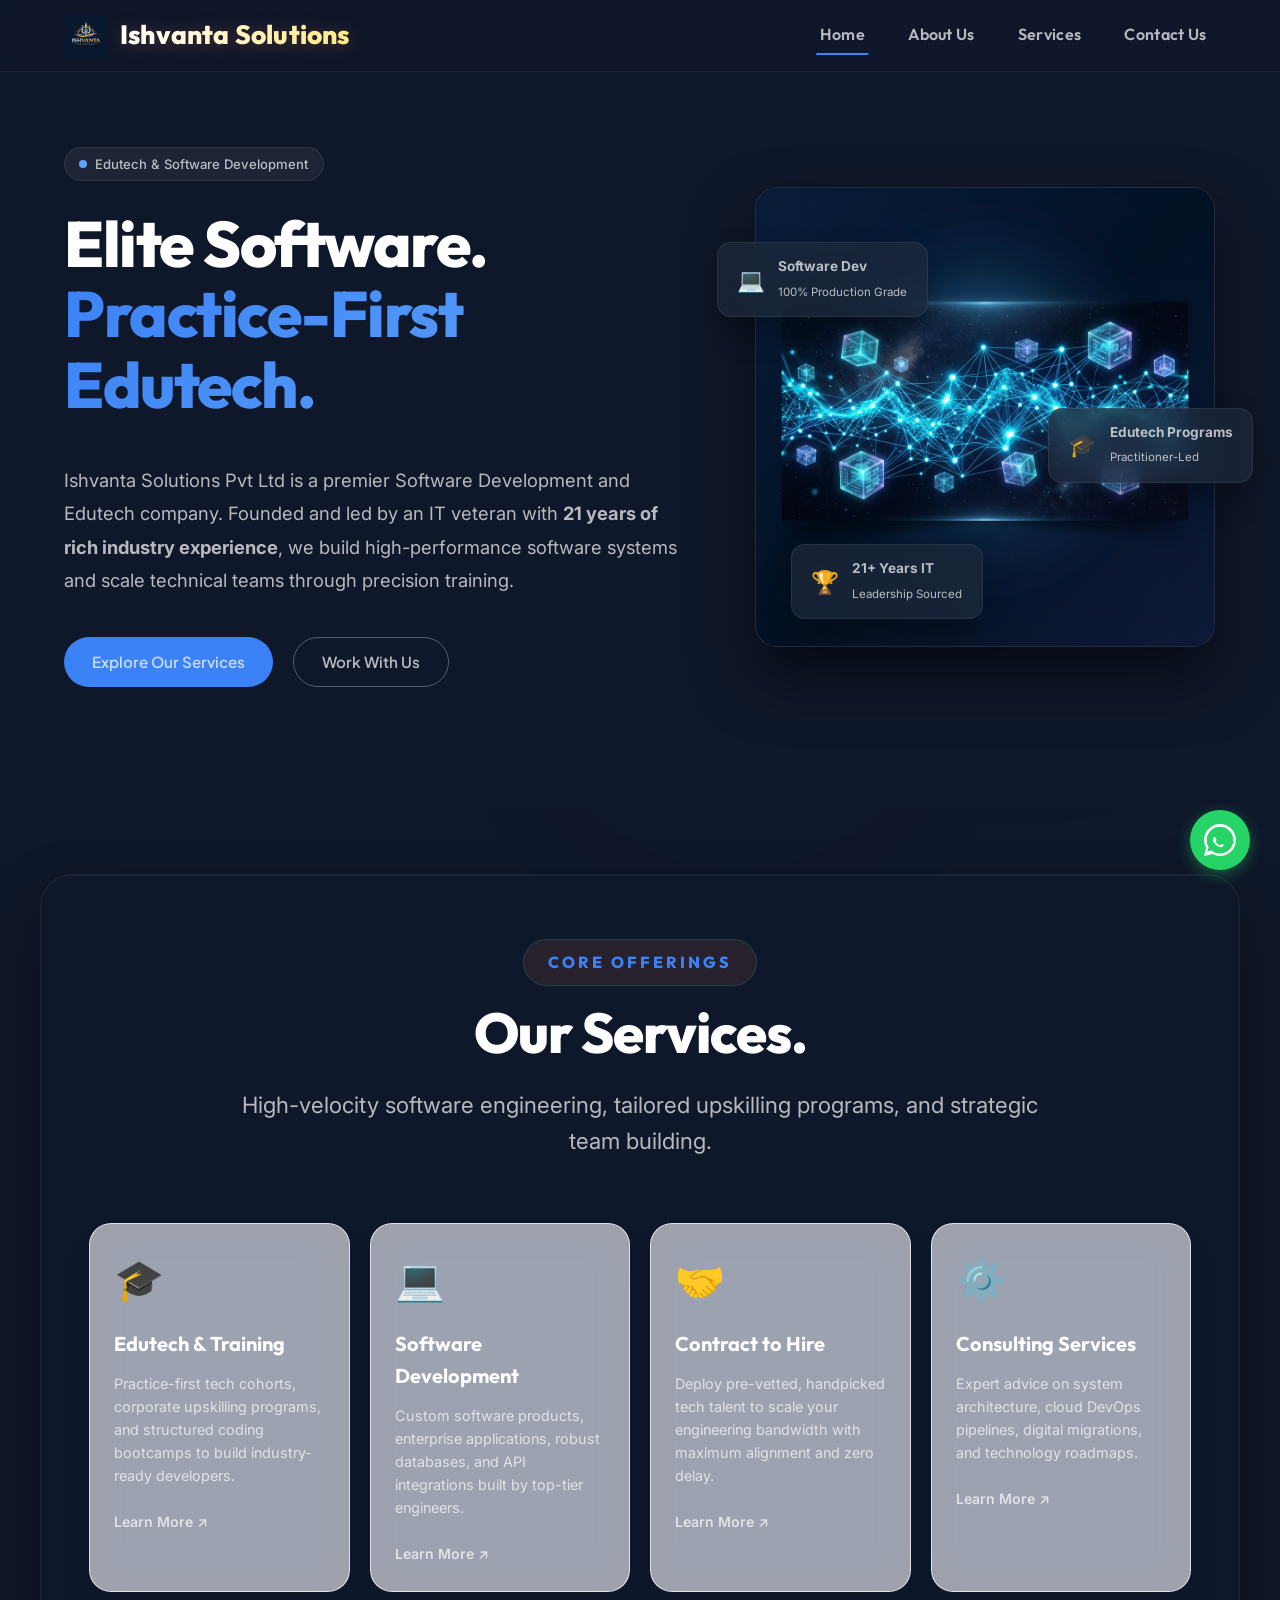
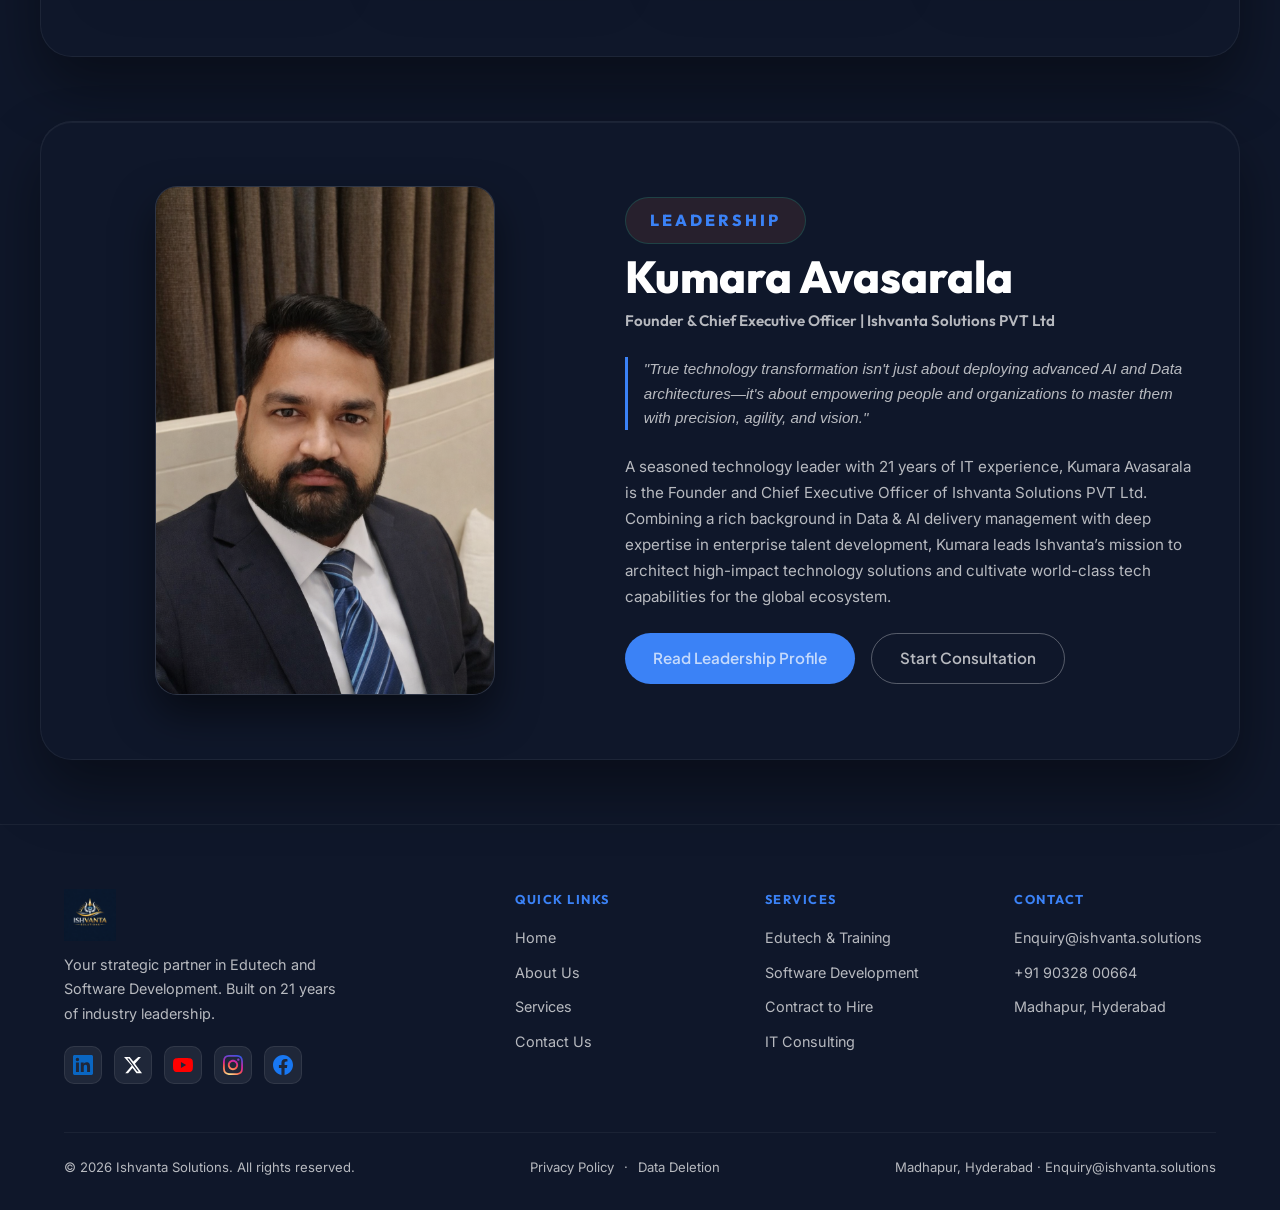
==== commit d226ce9d: "feat: update CEO founder title, quote, executive summary, and leadership profile in index and about " ====
--- a/ishvanta/index.html
+++ b/ishvanta/index.html
@@ -124,16 +124,19 @@
         </div>
       </div>
       <div class="founder-info">
-        <div class="section-tag">Founder &amp; Tech Lead</div>
-        <h2 style="font-family: var(--font-display); font-weight: 800; font-size: clamp(2rem, 4vw, 2.8rem); line-height: 1.1; margin-bottom: 1.5rem;">Led by 21 Years of IT Expertise.</h2>
-        <p style="margin-bottom: 1.2rem; line-height: 1.7; color: rgba(255,255,255,0.75);">
-          Ishvanta Solutions Pvt Ltd is founded and steered by <strong>Kumara Avasarala</strong>, an IT veteran with 21 years of extensive industry experience in software architecture, project management, and tech training.
+        <div class="section-tag" style="margin-bottom: 0.5rem;">Leadership</div>
+        <h2 style="font-family: var(--font-display); font-weight: 800; font-size: clamp(2rem, 4vw, 2.8rem); line-height: 1.1; margin-bottom: 0.5rem; color: #fff;">Kumara Avasarala</h2>
+        <p style="font-size: 0.95rem; color: var(--brand-primary); font-weight: 600; margin-bottom: 1.5rem; font-family: var(--font-display);">Founder &amp; Chief Executive Officer | Ishvanta Solutions PVT Ltd</p>
+        
+        <p style="font-style: italic; color: rgba(255,255,255,0.85); border-left: 3px solid var(--brand-primary); padding-left: 1rem; margin-bottom: 1.5rem; line-height: 1.6; font-size: 0.95rem;">
+          "True technology transformation isn't just about deploying advanced AI and Data architectures—it's about empowering people and organizations to master them with precision, agility, and vision."
         </p>
-        <p style="margin-bottom: 1.5rem; line-height: 1.7; color: rgba(255,255,255,0.75);">
-          Having designed systems and upskilled teams for nearly two decades, Kumara brings practical, battlefield-tested standards to both our Software Engineering deliverables and our Edutech curriculum.
+
+        <p style="margin-bottom: 1.5rem; line-height: 1.7; color: rgba(255,255,255,0.75); font-size: 0.95rem;">
+          A seasoned technology leader with 21 years of IT experience, Kumara Avasarala is the Founder and Chief Executive Officer of Ishvanta Solutions PVT Ltd. Combining a rich background in Data &amp; AI delivery management with deep expertise in enterprise talent development, Kumara leads Ishvanta’s mission to architect high-impact technology solutions and cultivate world-class tech capabilities for the global ecosystem.
         </p>
         <div style="display: flex; gap: 1rem; flex-wrap: wrap;">
-          <a href="pages/about.html" class="btn btn-primary">Learn About Founder</a>
+          <a href="pages/about.html" class="btn btn-primary">Read Leadership Profile</a>
           <a href="pages/contact.html" class="btn btn-outline">Start Consultation</a>
         </div>
       </div>
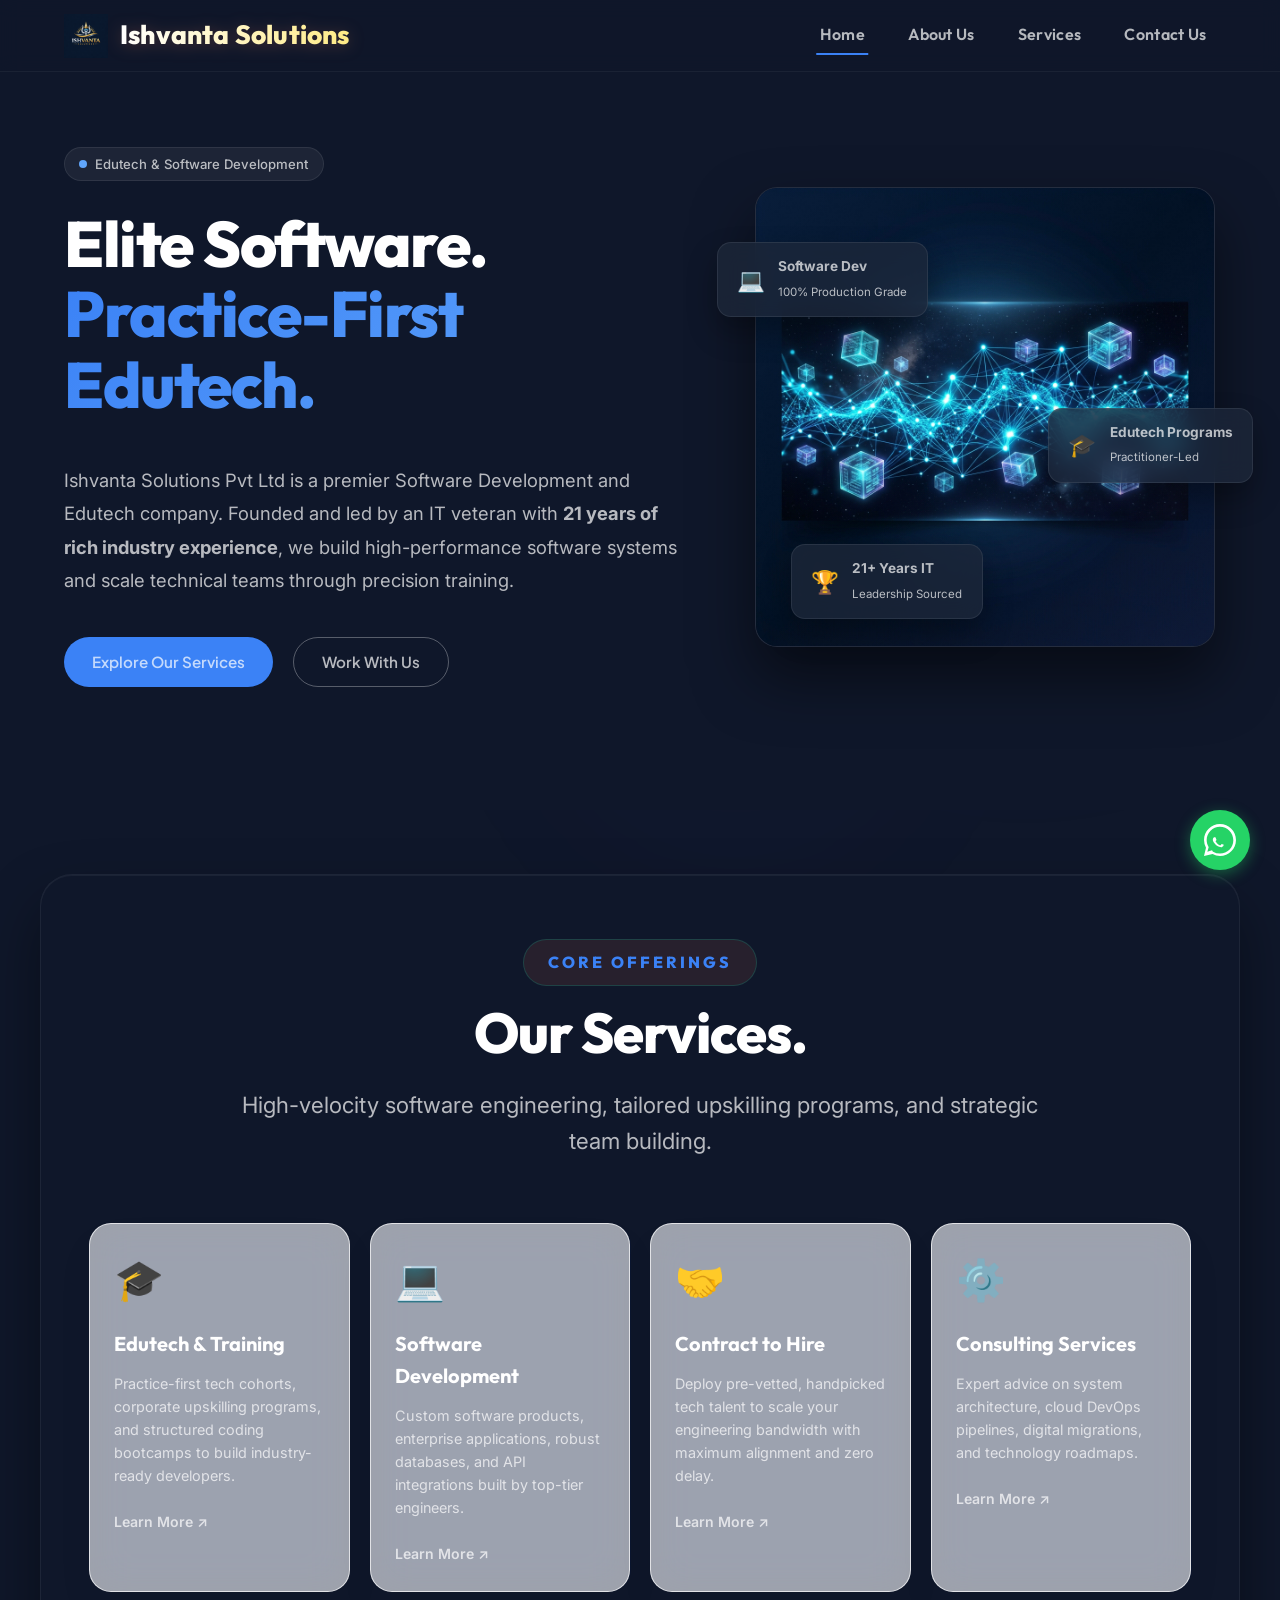
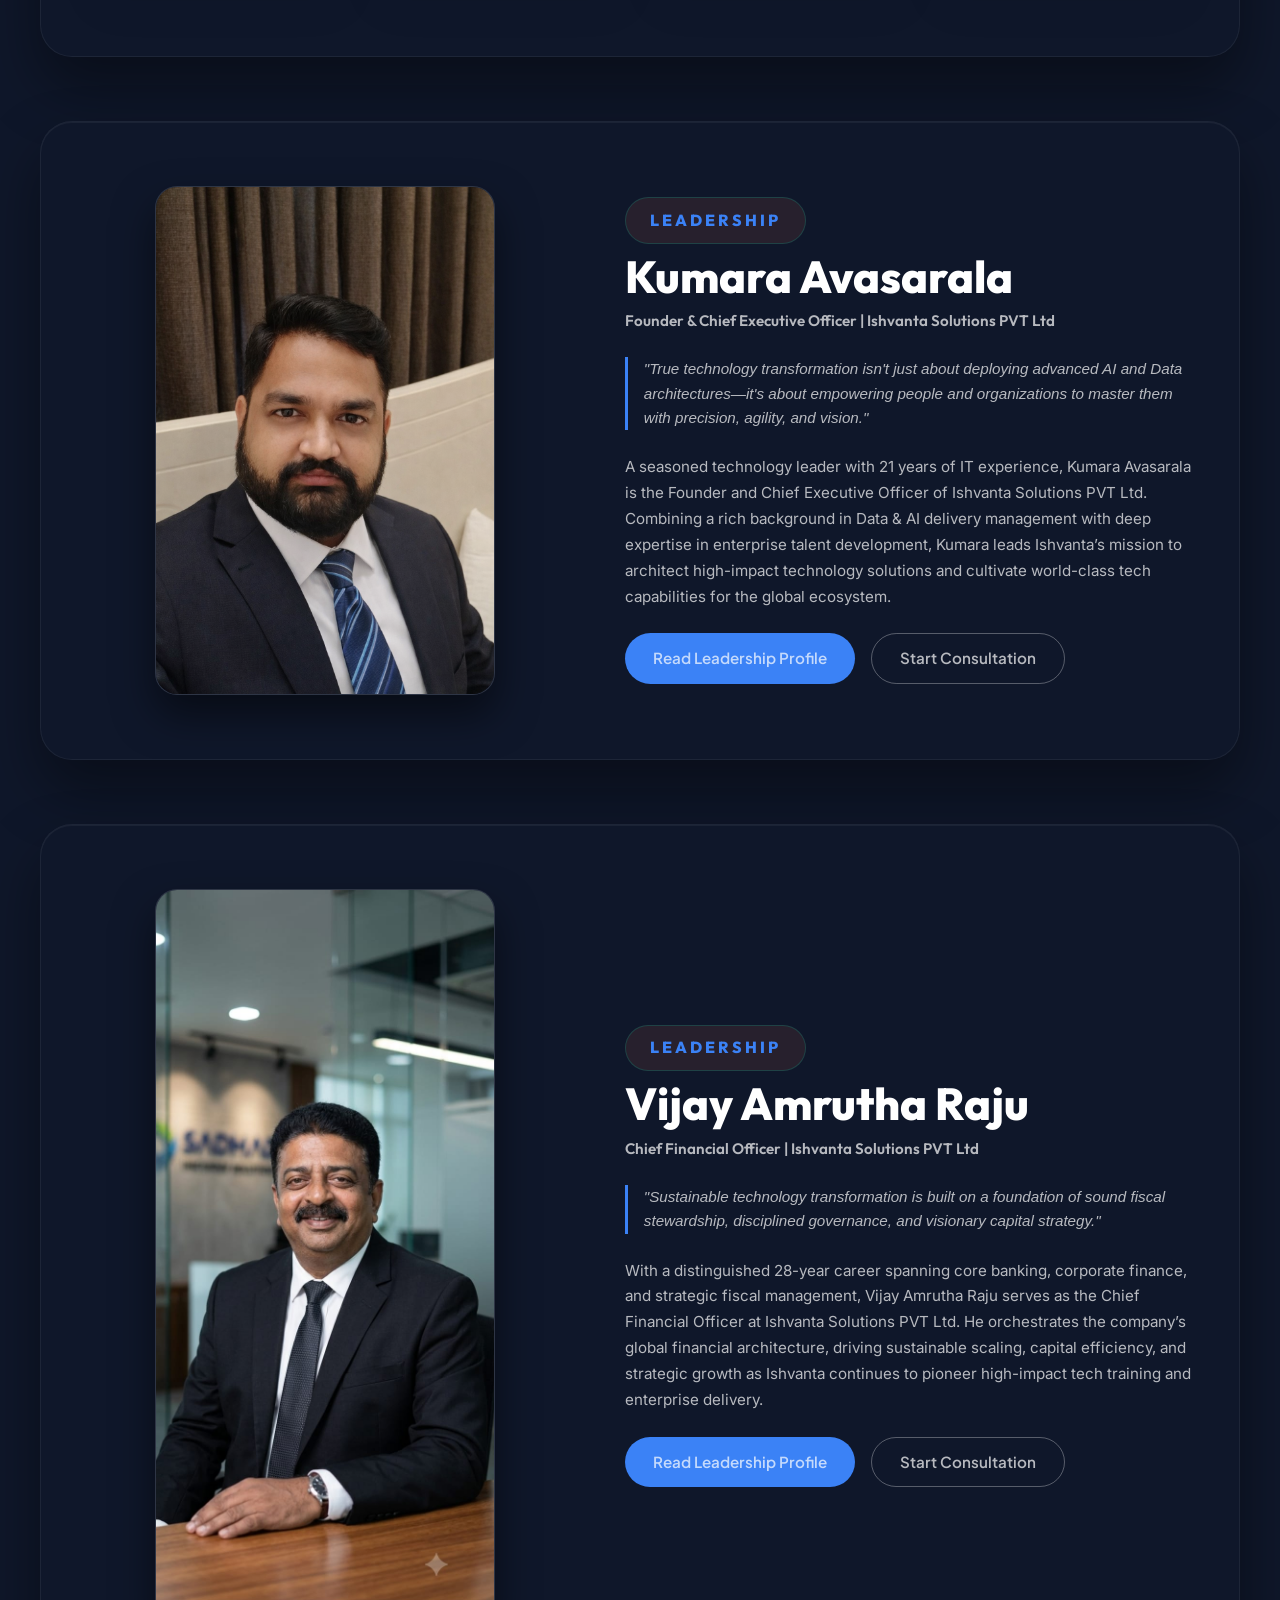
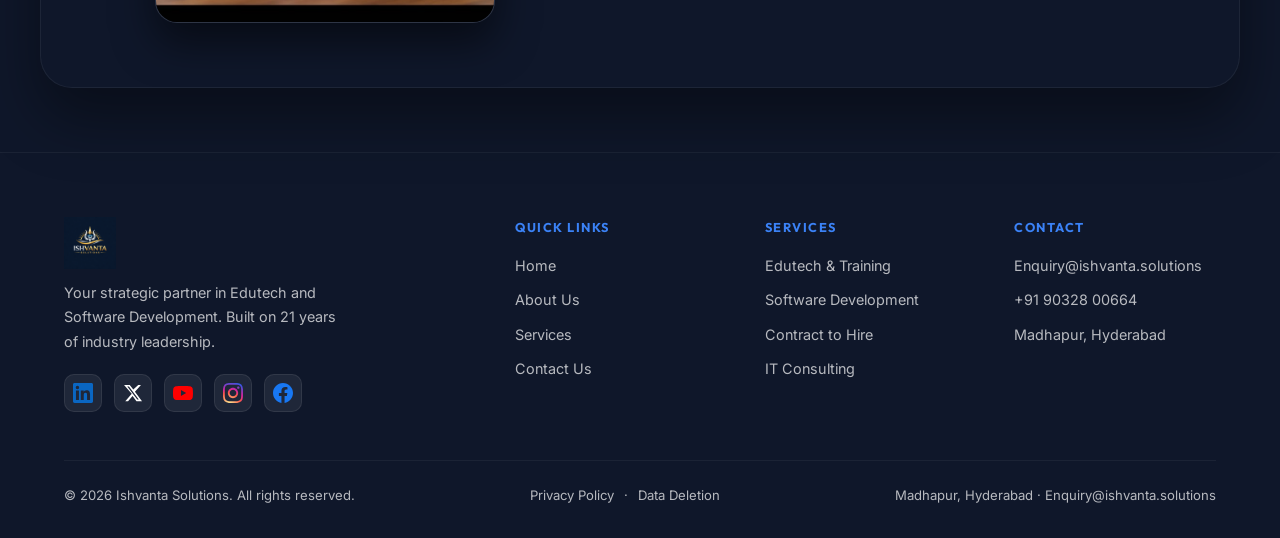
==== commit 0a1f86e9: "feat: add CFO Vijay Amrutha Raju leadership sections to index.html and about.html" ====
--- a/ishvanta/index.html
+++ b/ishvanta/index.html
@@ -143,6 +143,34 @@
     </div>
   </section>
 
+  <!-- CFO SECTION -->
+  <section id="cfo" class="floating-section founder-section reveal">
+    <div class="about-grid" style="display: grid; grid-template-columns: 1fr 1.2fr; gap: 4rem; align-items: center;">
+      <div class="founder-visual" style="position: relative; display: flex; justify-content: center;">
+        <div style="border-radius: var(--radius-lg); overflow: hidden; border: 1.5px solid rgba(255,255,255,0.1); background: rgba(255,255,255,0.03); max-width: 340px; box-shadow: 0 20px 40px rgba(0,0,0,0.5);">
+          <img src="images/Vijay.jpeg" alt="Vijay Amrutha Raju" style="width: 100%; height: auto; display: block; object-fit: cover;">
+        </div>
+      </div>
+      <div class="founder-info">
+        <div class="section-tag" style="margin-bottom: 0.5rem;">Leadership</div>
+        <h2 style="font-family: var(--font-display); font-weight: 800; font-size: clamp(2rem, 4vw, 2.8rem); line-height: 1.1; margin-bottom: 0.5rem; color: #fff;">Vijay Amrutha Raju</h2>
+        <p style="font-size: 0.95rem; color: var(--brand-primary); font-weight: 600; margin-bottom: 1.5rem; font-family: var(--font-display);">Chief Financial Officer | Ishvanta Solutions PVT Ltd</p>
+        
+        <p style="font-style: italic; color: rgba(255,255,255,0.85); border-left: 3px solid var(--brand-primary); padding-left: 1rem; margin-bottom: 1.5rem; line-height: 1.6; font-size: 0.95rem;">
+          "Sustainable technology transformation is built on a foundation of sound fiscal stewardship, disciplined governance, and visionary capital strategy."
+        </p>
+
+        <p style="margin-bottom: 1.5rem; line-height: 1.7; color: rgba(255,255,255,0.75); font-size: 0.95rem;">
+          With a distinguished 28-year career spanning core banking, corporate finance, and strategic fiscal management, Vijay Amrutha Raju serves as the Chief Financial Officer at Ishvanta Solutions PVT Ltd. He orchestrates the company’s global financial architecture, driving sustainable scaling, capital efficiency, and strategic growth as Ishvanta continues to pioneer high-impact tech training and enterprise delivery.
+        </p>
+        <div style="display: flex; gap: 1rem; flex-wrap: wrap;">
+          <a href="pages/about.html" class="btn btn-primary">Read Leadership Profile</a>
+          <a href="pages/contact.html" class="btn btn-outline">Start Consultation</a>
+        </div>
+      </div>
+    </div>
+  </section>
+
 
 
   <div id="footer-placeholder"></div>
